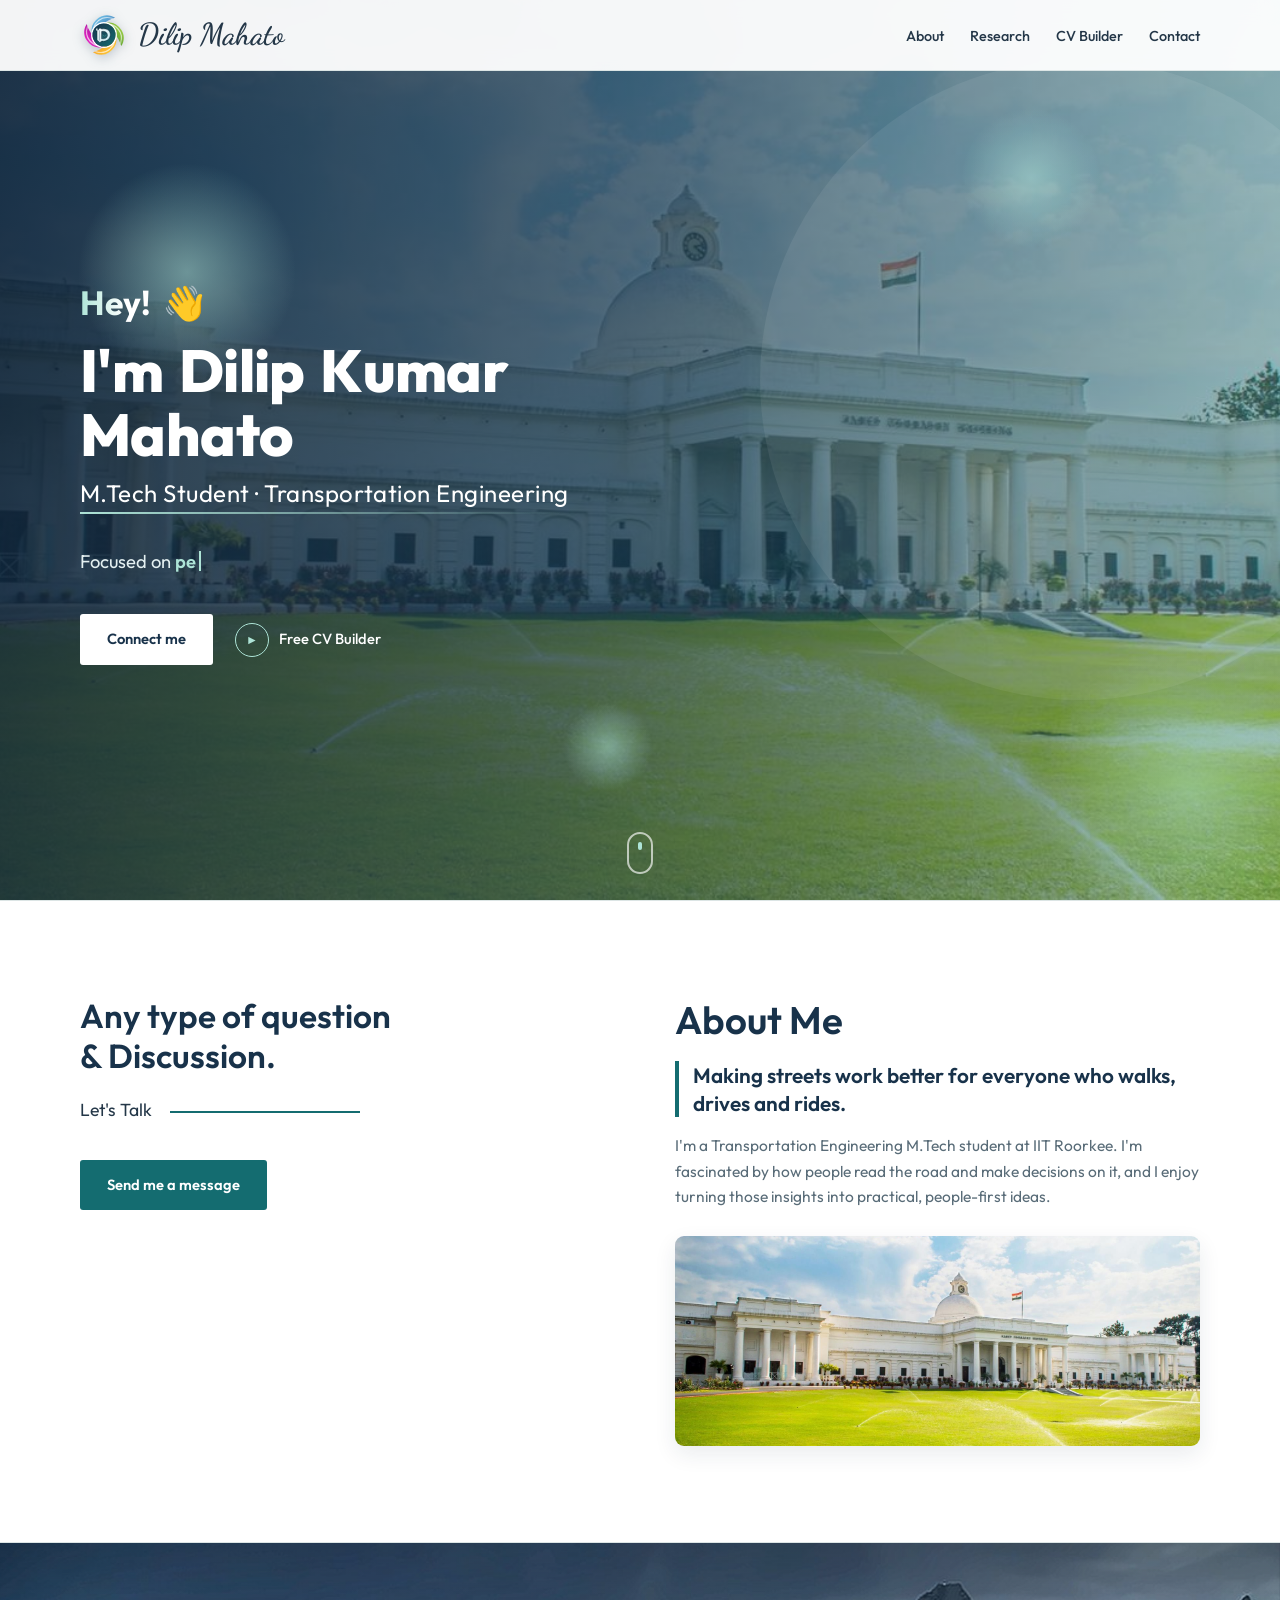
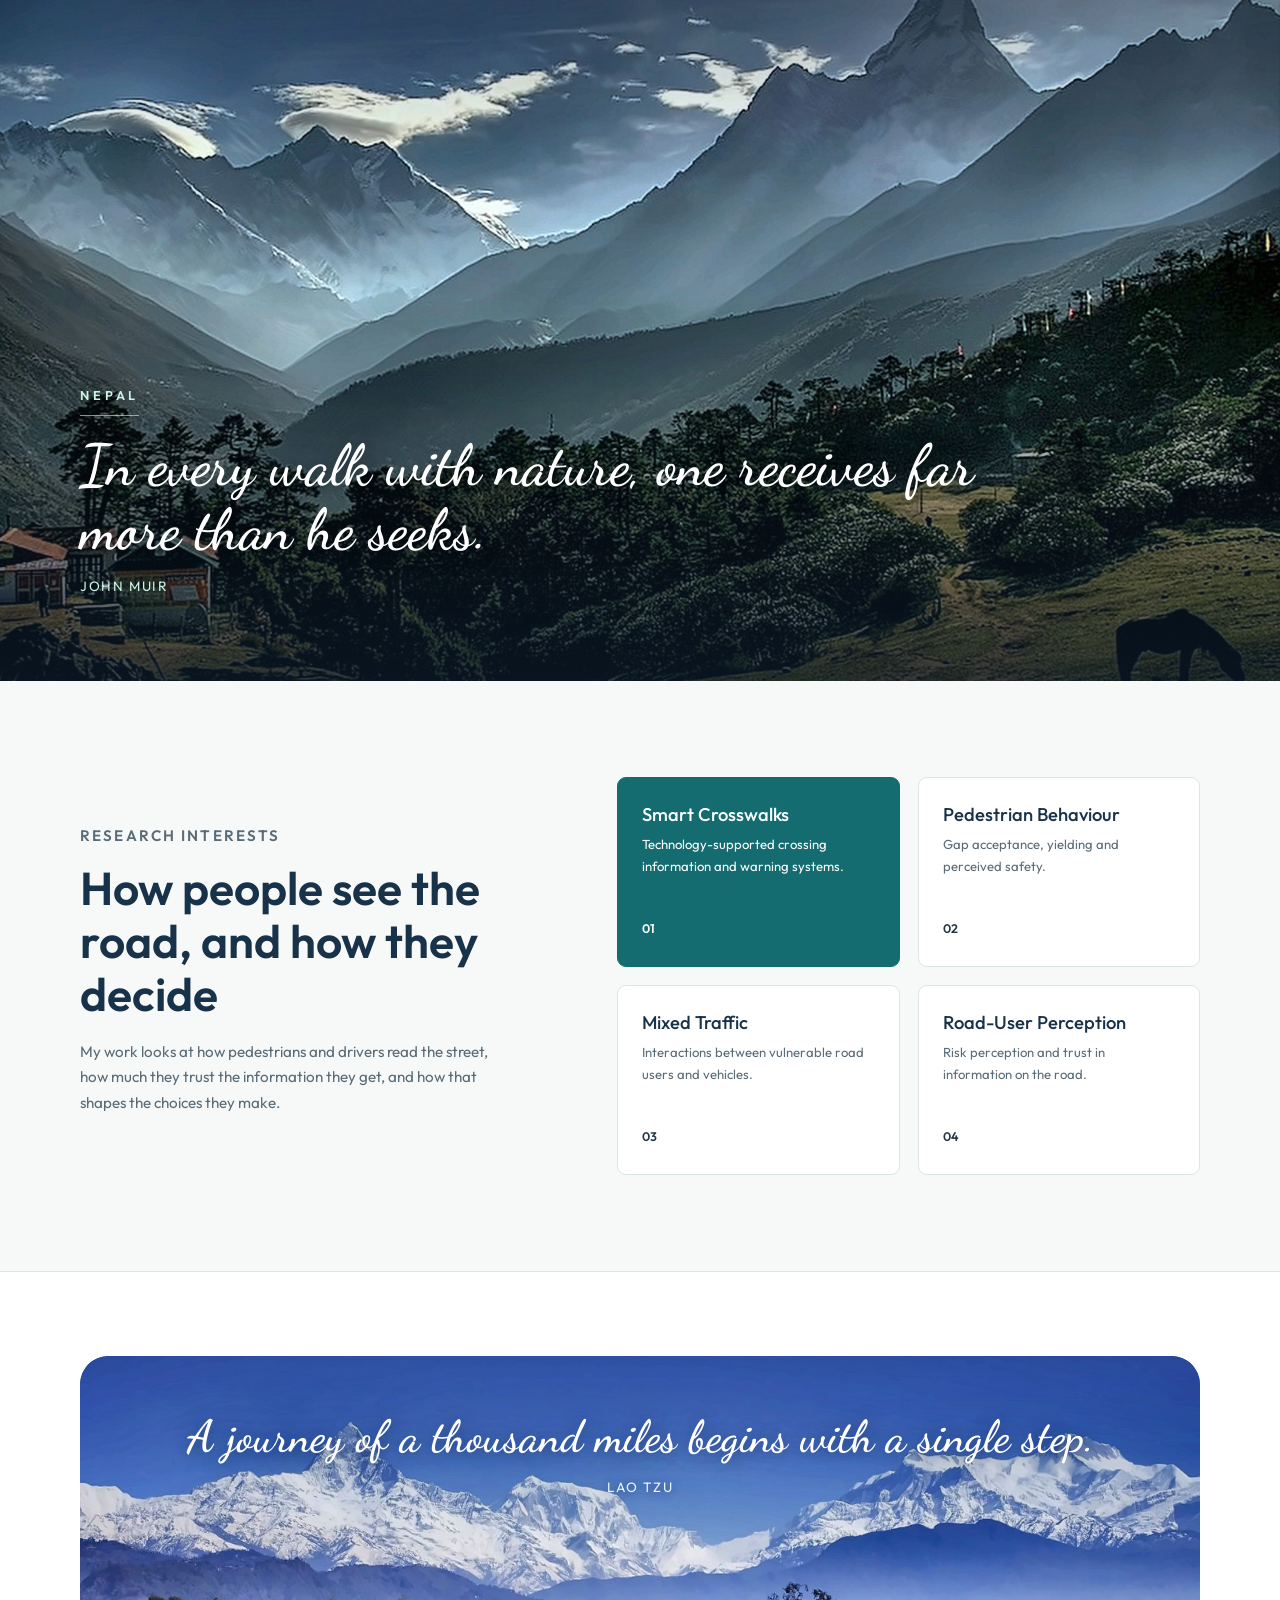
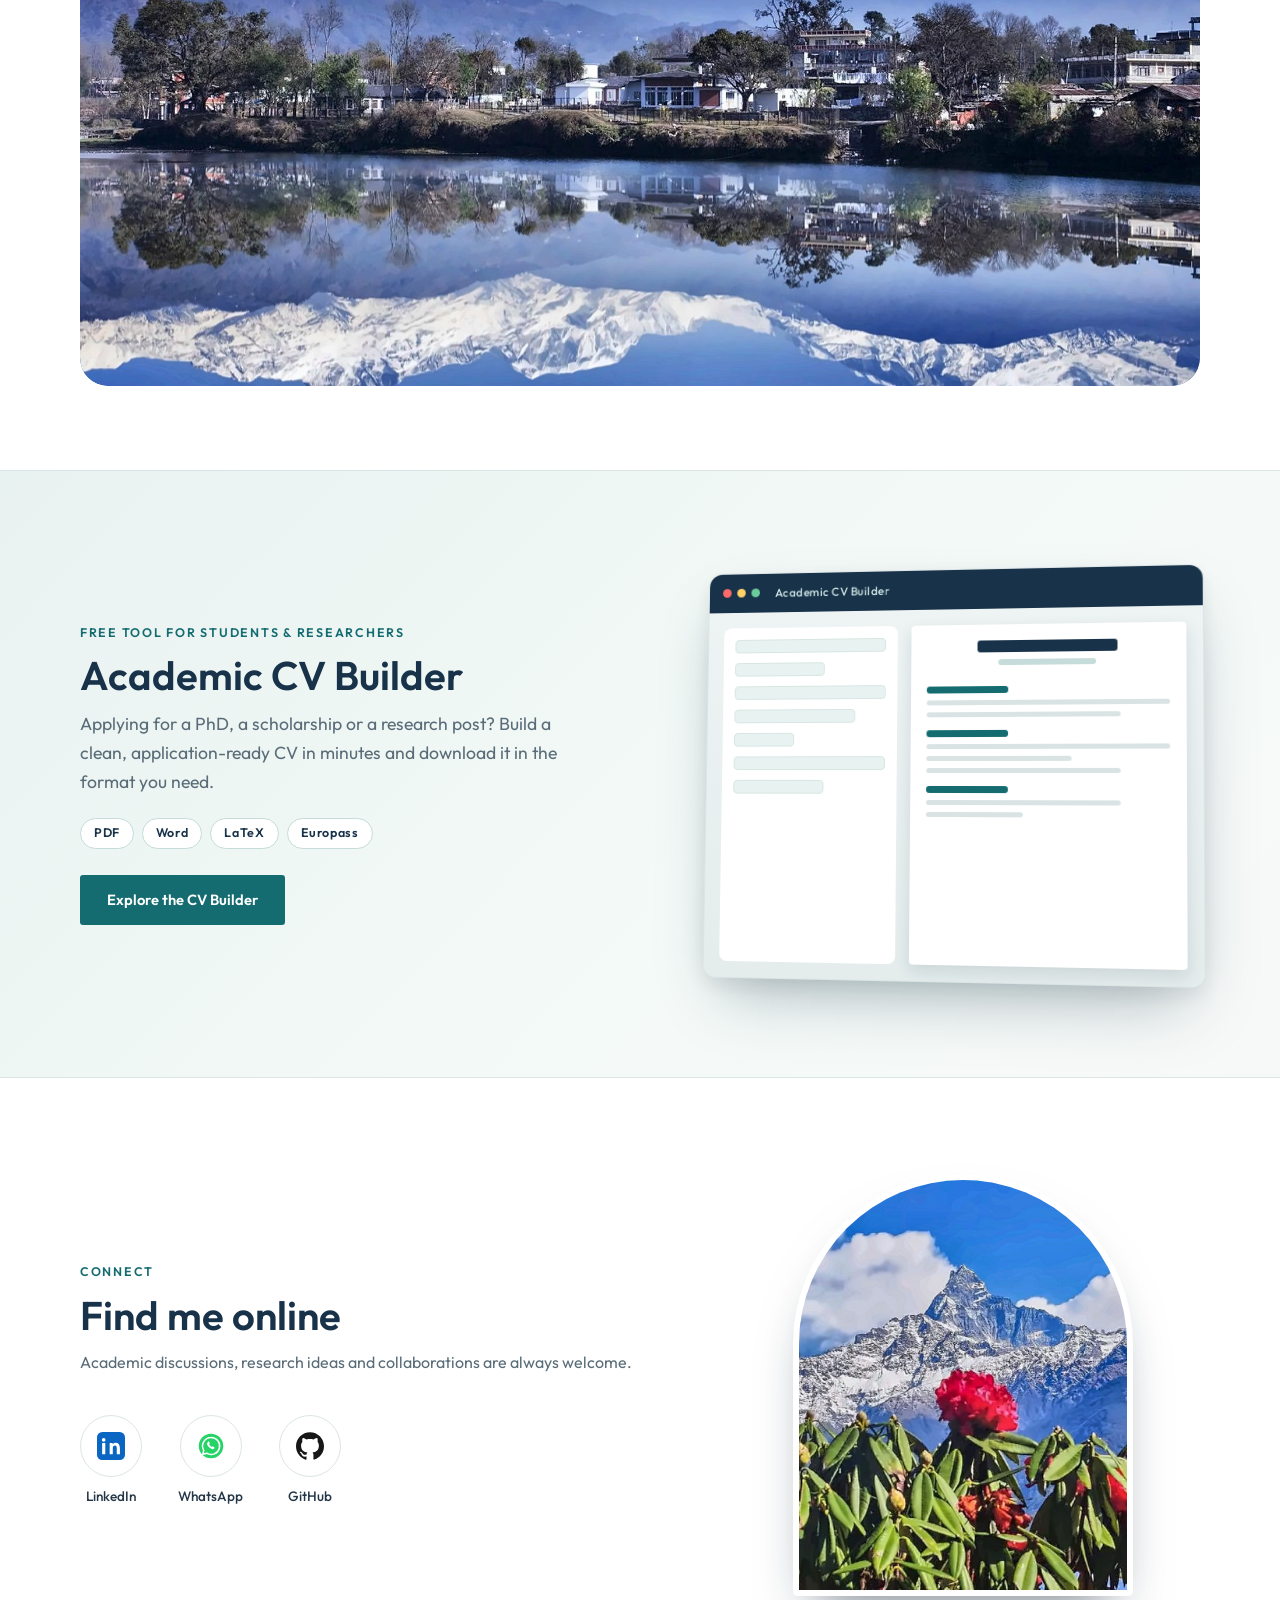
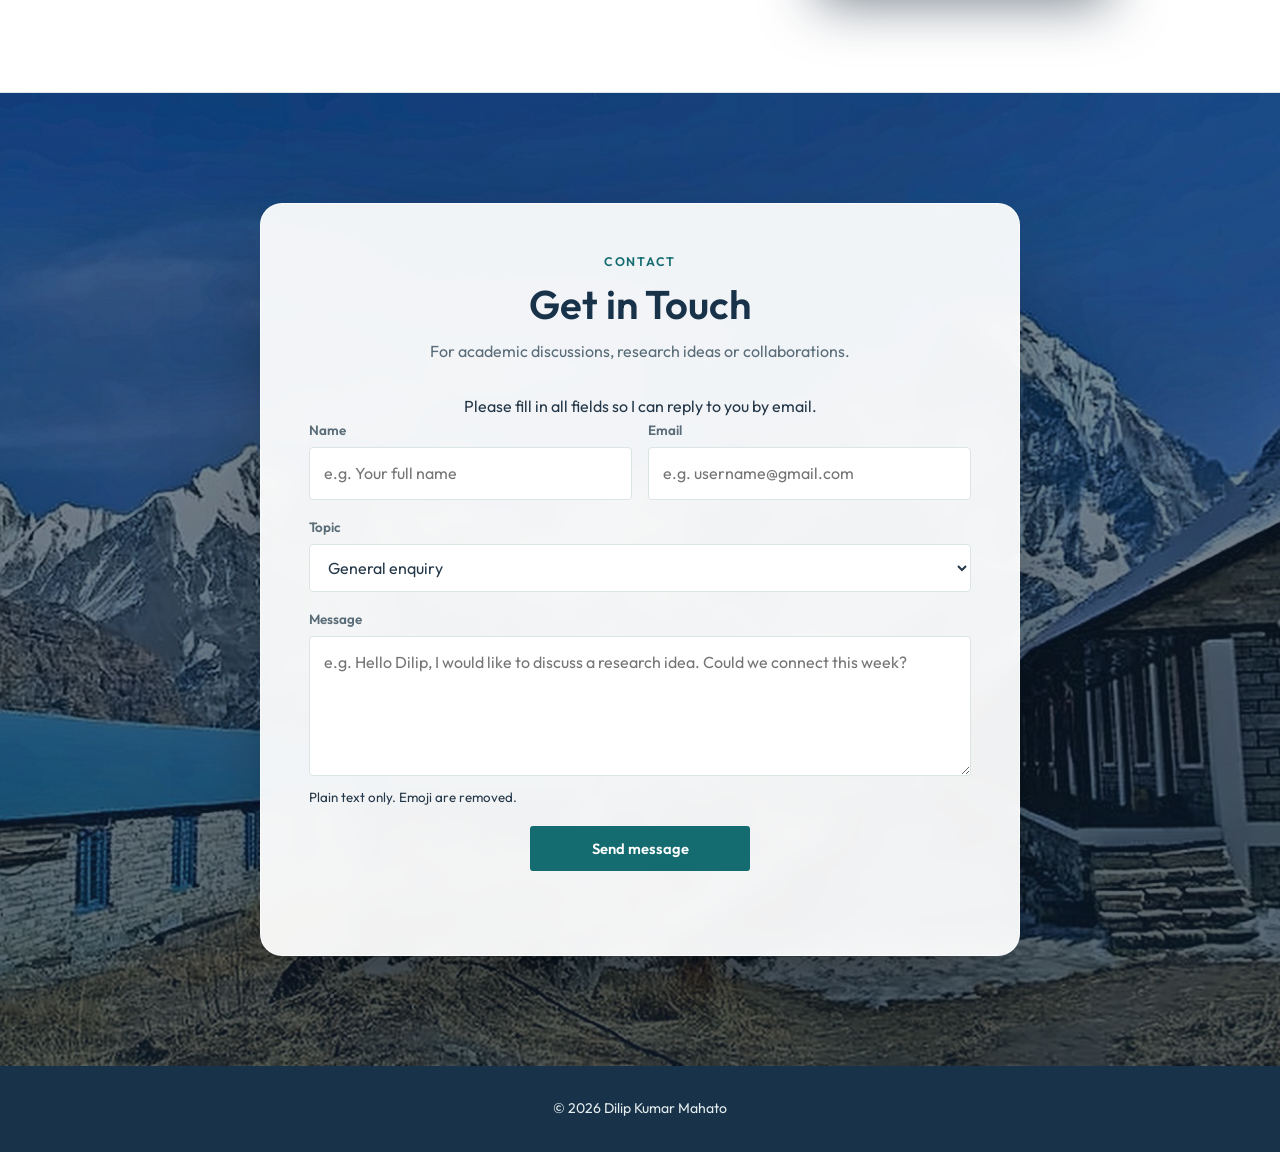
==== index.html @ bfef54a1 "Add files via upload" ====
<!DOCTYPE html>
<html lang="en">
<head>
<meta charset="UTF-8">
<meta name="viewport" content="width=device-width, initial-scale=1.0">
<meta http-equiv="Content-Security-Policy" content="upgrade-insecure-requests">
<title>Dilip Kumar Mahato</title>
<!-- Favicon: the SVG adapts to light/dark itself; PNG/ICO pairs cover browsers that need a file per scheme -->
<link rel="icon" href="images/favicon.svg" type="image/svg+xml">
<link rel="icon" href="images/favicon-32.png" sizes="32x32" type="image/png" media="(prefers-color-scheme: light)">
<link rel="icon" href="images/favicon-32-dark.png" sizes="32x32" type="image/png" media="(prefers-color-scheme: dark)">
<link rel="shortcut icon" href="images/favicon.ico" media="(prefers-color-scheme: light)">
<link rel="shortcut icon" href="images/favicon-dark.ico" media="(prefers-color-scheme: dark)">
<link rel="apple-touch-icon" href="images/apple-touch-icon.png">
<link rel="manifest" href="site.webmanifest">
<meta name="theme-color" content="#18324a" media="(prefers-color-scheme: light)">
<meta name="theme-color" content="#0c1722" media="(prefers-color-scheme: dark)">
<link rel="canonical" href="https://mahatodilip.com.np/">
<meta property="og:url" content="https://mahatodilip.com.np/">
<meta property="og:type" content="website">
<meta property="og:title" content="Dilip Kumar Mahato">
<meta property="og:description" content="M.Tech student in Transportation Engineering at IIT Roorkee.">
<meta name="description" content="Academic portfolio of Dilip Kumar Mahato, M.Tech student in Transportation Engineering at IIT Roorkee.">
<link rel="preconnect" href="https://fonts.googleapis.com">
<link rel="preconnect" href="https://fonts.gstatic.com" crossorigin>
<link href="https://fonts.googleapis.com/css2?family=Outfit:wght@300;400;500;600;700&amp;family=Dancing+Script:wght@600&amp;display=swap" rel="stylesheet">
<script>document.documentElement.classList.add('js');</script>

<!--
  Files: index.html, tools.html, cv-builder.html, css/style.css, js/script.js, images/. See README.md.
  Search the files for "EDIT:" to find the parts you should personalise.
-->

<link rel="stylesheet" href="css/style.css">
</head>
<body>
<svg width="0" height="0" style="position:absolute" aria-hidden="true" focusable="false">
  <symbol id="ico-linkedin" viewBox="0 0 24 24">
    <rect width="24" height="24" rx="4.5" fill="#0A66C2"/>
    <path fill="#fff" d="M7.1 9.5H4.4V19h2.7V9.5zM5.75 5.2a1.57 1.57 0 100 3.14 1.57 1.57 0 000-3.14zM19.6 13.6c0-2.6-1.4-4.3-3.6-4.3-1.2 0-2 .6-2.5 1.2h-.05V9.5h-2.6V19h2.7v-5.2c0-1.4.7-2.2 1.8-2.2 1 0 1.6.7 1.6 2.1V19h2.7v-5.4z"/>
  </symbol>
  <symbol id="ico-gmail" viewBox="0 0 48 48">
    <path fill="#4caf50" d="M45 16.2l-5 2.75-5 4.75L35 40h7c1.657 0 3-1.343 3-3V16.2z"/>
    <path fill="#1e88e5" d="M3 16.2l3.614 1.71L13 23.7V40H6c-1.657 0-3-1.343-3-3V16.2z"/>
    <polygon fill="#e53935" points="35,11.2 24,19.45 13,11.2 12,17 13,23.7 24,31.95 35,23.7 36,17"/>
    <path fill="#c62828" d="M3 12.298V16.2l10 7.5V11.2L9.876 8.859C9.132 8.301 8.228 8 7.298 8 4.924 8 3 9.924 3 12.298z"/>
    <path fill="#fbc02d" d="M45 12.298V16.2l-10 7.5V11.2l3.124-2.341C38.868 8.301 39.772 8 40.702 8 43.076 8 45 9.924 45 12.298z"/>
  </symbol>
  <symbol id="ico-whatsapp" viewBox="0 0 48 48">
    <circle cx="24" cy="24" r="21" fill="#25D366"/>
    <path d="M24 9.5a14.5 14.5 0 00-12.4 22l-1.7 6.6 6.8-1.8A14.5 14.5 0 1024 9.5z" fill="none" stroke="#fff" stroke-width="2.6" stroke-linejoin="round"/>
    <path fill="#fff" d="M18.6 17c.5-.9 1.3-1 1.8-.4l1.4 2c.3.5.2 1-.3 1.5l-.8.8c1 2 2.6 3.6 4.7 4.7l.8-.8c.4-.4 1-.5 1.5-.1l2 1.4c.6.4.6 1.1.1 1.8-1 1.4-2.400 1.900-3.900 1.500-3.900-1.200-7.400-4.300-8.800-8.200-.4-1.300.3-2.500 1.500-3.200z"/>
  </symbol>
  <symbol id="ico-phone" viewBox="0 0 24 24">
    <path fill="#1976d2" d="M6.62 10.79a15.05 15.05 0 006.59 6.59l2.2-2.2a1 1 0 011.02-.24 11.36 11.36 0 003.58.57 1 1 0 011 1V20a1 1 0 01-1 1A17 17 0 013 4a1 1 0 011-1h3.5a1 1 0 011 1c0 1.25.2 2.45.57 3.57a1 1 0 01-.25 1.02l-2.2 2.2z"/>
  </symbol>
  <symbol id="ico-github" viewBox="0 0 24 24"><path fill="#181717" d="M12 .297c-6.63 0-12 5.373-12 12 0 5.303 3.438 9.8 8.205 11.385.6.113.82-.258.82-.577 0-.285-.01-1.04-.015-2.04-3.338.724-4.042-1.61-4.042-1.61C4.422 18.07 3.633 17.7 3.633 17.7c-1.087-.744.084-.729.084-.729 1.205.084 1.838 1.236 1.838 1.236 1.07 1.835 2.809 1.305 3.495.998.108-.776.417-1.305.76-1.605-2.665-.3-5.466-1.332-5.466-5.93 0-1.31.465-2.38 1.235-3.22-.135-.303-.54-1.523.105-3.176 0 0 1.005-.322 3.3 1.23.96-.267 1.98-.399 3-.405 1.02.006 2.04.138 3 .405 2.28-1.552 3.285-1.23 3.285-1.23.645 1.653.24 2.873.12 3.176.765.84 1.23 1.91 1.23 3.22 0 4.61-2.805 5.625-5.475 5.92.42.36.81 1.096.81 2.22 0 1.606-.015 2.896-.015 3.286 0 .315.21.69.825.57C20.565 22.092 24 17.592 24 12.297c0-6.627-5.373-12-12-12"/></symbol>
  <symbol id="ico-scholar" viewBox="0 0 24 24"><path fill="#4285F4" d="M12 3L1 9l11 6 9-4.9V17h2V9L12 3zm-6 9.6v3.8c0 1.7 2.7 3.1 6 3.1s6-1.4 6-3.1v-3.8L12 16l-6-3.4z"/></symbol>
  <symbol id="ico-rg" viewBox="0 0 24 24"><rect width="24" height="24" rx="4.5" fill="#00CCBB"/><text x="12" y="16.3" text-anchor="middle" font-size="11" font-weight="700" fill="#fff" font-family="Arial, sans-serif">RG</text></symbol>
  <symbol id="ico-medium" viewBox="0 0 24 24"><g fill="#12100E"><ellipse cx="7" cy="12" rx="5.5" ry="6.5"/><ellipse cx="16.5" cy="12" rx="2.8" ry="6.2"/><ellipse cx="21.5" cy="12" rx="1.2" ry="5.5"/></g></symbol>
</svg>


<!-- ================= NAV ================= -->
<header>
  <nav class="container">
    <a href="#home" class="logo" aria-label="Dilip Mahato — home"><img src="images/logo.svg" alt="" class="logo-mark" width="48" height="48"><span>Dilip Mahato</span></a>
    <ul class="nav-links" id="navLinks">
      <li><a href="#about">About</a></li>
      <li><a href="#research">Research</a></li>
      <li><a href="tools.html">CV Builder</a></li>
      <li id="navBlog" hidden><a href="#blog">Blog</a></li>
      <li><a href="#contact">Contact</a></li>
    </ul>
    <button class="menu-btn" id="menuBtn" aria-label="Menu" aria-controls="navLinks" aria-expanded="false">☰</button>
  </nav>
</header>

<main>
<!-- ================= HERO (IIT Roorkee building) ================= -->
<section class="hero" id="home">
  <div class="hero-bg" aria-hidden="true"></div>
  <span class="orb o1" aria-hidden="true"></span><span class="orb o2" aria-hidden="true"></span>
  <span class="orb o3" aria-hidden="true"></span><span class="orb o4" aria-hidden="true"></span>
  <div class="container">
    <div class="hero-grid">
      <div>
        <p class="hello"><span class="hey">Hey!</span> <span class="wave" aria-hidden="true">👋</span></p>
        <h1 id="heroName" aria-label="I'm Dilip Kumar Mahato">I'm Dilip Kumar Mahato</h1>
        <h2 class="role">M.Tech Student · Transportation Engineering</h2>
        <p class="focus-line">Focused on <span id="typed" class="typed"></span><span class="caret" aria-hidden="true"></span></p>
        <div class="btn-row">
          <a href="#contact" class="btn btn-primary">Connect me</a>
          <a href="tools.html" class="tour"><i>▶</i> Free CV Builder</a>
        </div>
      </div>
    </div>
  </div>
  <a href="#about" class="scroll-cue" aria-label="Scroll to About"><span></span></a>
</section>

<!-- ================= ABOUT ================= -->
<section id="about" class="alt">
  <div class="container reveal">
    <div class="two-col">
      <div class="talk">
        <h2>Any type of question<br>&amp; Discussion.</h2>
        <p class="lets">Let's Talk <span class="rule"></span></p>
        <a href="#contact" class="btn btn-primary">Send me a message</a>
      </div>

      <div class="about">
        <h2>About Me</h2>
        <p class="about-lead">Making streets work better for everyone who walks, drives and rides.</p>
        <p>I'm a Transportation Engineering M.Tech student at IIT Roorkee. I'm fascinated by how people read the road and make decisions on it, and I enjoy turning those insights into practical, people-first ideas.</p>
        <figure class="campus" role="img" aria-label="James Thomason Building, IIT Roorkee"></figure>
      </div>
    </div>
  </div>
</section>

<!-- ================= PHOTO 1: full-width cinematic band (parallax + slow drift) ================= -->
<section class="pano" aria-label="Photograph: a mountain valley in Nepal">
  <div class="pano-media" data-px="70" aria-hidden="true">
    <img src="images/nepal/himalayan-valley.jpg" alt="" width="1788" height="1188" loading="lazy" decoding="async">
  </div>
  <div class="container pano-text">
    <p class="pano-tag reveal">Nepal</p>
    <blockquote class="pano-quote words">
      <p>In every walk with nature, one receives far more than he seeks.</p>
      <cite>John Muir</cite>
    </blockquote>
  </div>
</section>

<!-- ================= RESEARCH ================= -->
<section id="research">
  <div class="container reveal">
    <div class="focus-grid">
      <div class="focus-text">
        <p class="eyebrow">Research interests</p>
        <h2 class="big">How people see the road, and how they decide</h2>
        <p>
          My work looks at how pedestrians and drivers read the street, how much they trust the information
          they get, and how that shapes the choices they make.
        </p>
      </div>
      <div class="cards-2">
        <div class="focus-card hot">
          <div><h3>Smart Crosswalks</h3><p>Technology-supported crossing information and warning systems.</p></div>
          <small>01</small>
        </div>
        <div class="focus-card">
          <div><h3>Pedestrian Behaviour</h3><p>Gap acceptance, yielding and perceived safety.</p></div>
          <small>02</small>
        </div>
        <div class="focus-card">
          <div><h3>Mixed Traffic</h3><p>Interactions between vulnerable road users and vehicles.</p></div>
          <small>03</small>
        </div>
        <div class="focus-card">
          <div><h3>Road-User Perception</h3><p>Risk perception and trust in information on the road.</p></div>
          <small>04</small>
        </div>
      </div>
    </div>
  </div>
</section>

<!-- ================= PHOTO 2: mirror reveal (opens from the centre like still water) ================= -->
<section class="mirror-sec alt" aria-label="Photograph: snow peaks reflected in a calm lake, Nepal">
  <div class="container">
    <figure class="mirror">
      <img src="images/nepal/lake-reflection.jpg" alt="" width="1920" height="1200" loading="lazy" decoding="async">
      <figcaption class="mirror-quote">
        <blockquote>
          <p>A journey of a thousand miles begins with a single step.</p>
          <cite>Lao Tzu</cite>
        </blockquote>
      </figcaption>
    </figure>
  </div>
</section>

<!-- ================= TOOLS (teaser; full page is tools.html) ================= -->
<section id="tools" class="tool">
  <div class="container reveal">
    <div class="tool-grid">
      <div class="tool-copy">
        <p class="eyebrow">Free tool for students &amp; researchers</p>
        <h2 class="section-title">Academic CV Builder</h2>
        <p class="tool-lead">Applying for a PhD, a scholarship or a research post? Build a clean, application-ready CV in minutes and download it in the format you need.</p>
        <div class="formats" aria-label="Export formats"><span>PDF</span><span>Word</span><span>LaTeX</span><span>Europass</span></div>
        <div class="btn-row">
          <a class="btn btn-primary" href="tools.html">Explore the CV Builder</a>
        </div>
      </div>

      <a class="tool-visual" href="tools.html" aria-label="Explore the CV Builder">
        <div class="mock" aria-hidden="true">
          <div class="mock-bar"><i></i><i></i><i></i><b>Academic CV Builder</b></div>
          <div class="mock-body">
            <div class="mock-form"><u></u><u class="w60"></u><u></u><u class="w80"></u><u class="w40"></u><u></u><u class="w60"></u></div>
            <div class="mock-page">
              <div class="mp-name"></div><div class="mp-sub"></div>
              <div class="mp-h"></div><div class="mp-l"></div><div class="mp-l w80"></div>
              <div class="mp-h"></div><div class="mp-l"></div><div class="mp-l w60"></div><div class="mp-l w80"></div>
              <div class="mp-h"></div><div class="mp-l w80"></div><div class="mp-l w40"></div>
            </div>
          </div>
        </div>
      </a>
    </div>
  </div>
</section>

<!-- ================= BLOG (shown only when BLOG_POSTS in js/script.js has entries) ================= -->
<section id="blog" hidden>
  <div class="container reveal">
    <p class="eyebrow">Blog</p>
    <h2 class="section-title">Latest writing</h2>
    <p class="section-sub">Notes on research and transport.</p>
    <div class="grid grid-3" id="blogList"></div>
  </div>
</section>

<!-- ================= CONNECT + PHOTO 3: floating arch with drifting petals ================= -->
<section id="connect" class="alt">
  <div class="container connect-split">
    <div class="connect-copy reveal">
      <p class="eyebrow">Connect</p>
      <h2 class="section-title">Find me online</h2>
      <p class="section-sub">Academic discussions, research ideas and collaborations are always welcome.</p>
      <!-- LinkedIn and the message form are fixed; the other icons are added by js/script.js (LINKS) only when a link is set -->
      <div class="connect-icons" id="connectIcons">
        <a class="connect-icon" href="https://www.linkedin.com/in/mahatodilip07/" target="_blank" rel="noopener" aria-label="LinkedIn"><span class="ic brand"><svg aria-hidden="true"><use href="#ico-linkedin"/></svg></span><em>LinkedIn</em></a>
      </div>
    </div>
    <figure class="bloom rise">
      <span class="petal p1" aria-hidden="true"></span><span class="petal p2" aria-hidden="true"></span><span class="petal p3" aria-hidden="true"></span><span class="petal p4" aria-hidden="true"></span><span class="petal p5" aria-hidden="true"></span>
      <div class="arch tilt"><img src="images/nepal/rhododendron.jpg" alt="Red rhododendron flowers in front of a snow-capped peak" width="1400" height="1050" loading="lazy" decoding="async"></div>
    </figure>
  </div>
</section>

<!-- ================= CONTACT + PHOTO 4: slow-zooming backdrop ================= -->
<section id="contact" class="contact-photo">
  <div class="contact-bg" aria-hidden="true"><img src="images/nepal/mountain-lodge.jpg" alt="" width="1600" height="1000" loading="lazy" decoding="async"></div>
  <div class="container reveal contact-wrap">
    <div class="contact-card">
      <p class="eyebrow">Contact</p>
      <h2 class="section-title">Get in Touch</h2>
      <p class="section-sub">For academic discussions, research ideas or collaborations.</p>
      <p class="form-note">Please fill in all fields so I can reply to you by email.</p>
      <form id="contactForm" novalidate>
        <input type="text" name="_gotcha" class="honeypot" tabindex="-1" autocomplete="off" aria-hidden="true">
        <div class="row-2">
          <div><label for="name">Name</label><input id="name" name="name" type="text" placeholder="e.g. Your full name" autocomplete="name" required></div>
          <div><label for="email">Email</label><input id="email" name="email" type="email" placeholder="e.g. username@gmail.com" autocomplete="email" required></div>
        </div>
        <div>
          <label for="topic">Topic</label>
          <select id="topic" name="topic">
            <option>General enquiry</option>
            <option>Research collaboration</option>
            <option>CV Builder feedback</option>
            <option>Other</option>
          </select>
        </div>
        <div><label for="message">Message</label><textarea id="message" name="message" placeholder="e.g. Hello Dilip, I would like to discuss a research idea. Could we connect this week?" required></textarea><small class="hint">Plain text only. Emoji are removed.</small></div>
        <button type="submit" class="btn btn-primary" id="sendBtn">Send message</button>
        <div id="formStatus" role="status" aria-live="polite"></div>
      </form>
    </div>
  </div>
</section>
</main>

<footer>
  <div class="container">
    <p>© <span id="year"></span> Dilip Kumar Mahato</p>
  </div>
</footer>

<button class="to-top" id="toTop" aria-label="Back to top">↑</button>

<script src="js/script.js" defer></script>
</body>
</html>
---- css/style.css ----
:root {
  --campus: url("../images/iitr-building.jpg");
  /* Colours taken from mahatodilip.com.np */
  --bg: #f7f9f8;
  --card: #ffffff;
  --alt: #ffffff;
  --tint: #e8f2f0;
  --soft: #c5dcda;
  --line: #dce5e5;
  --ink: #243748;
  --muted: #596c78;
  --accent: #146c70;
  --accent-dark: #0f5558;
  --navy: #18324a;
  --radius: 9px;
  --shadow: 0 8px 22px rgba(19, 49, 65, .09);
}
* { box-sizing: border-box; margin: 0; padding: 0; }
html { scroll-behavior: smooth; scroll-padding-top: 84px; }
body {
  font-family: 'Outfit', 'Segoe UI', system-ui, -apple-system, Roboto, Arial, sans-serif;
  background: var(--bg);
  color: var(--ink);
  line-height: 1.65;
}
a { color: var(--accent); text-decoration: none; }
a:hover { text-decoration: underline; }
.container { width: min(1120px, 92%); margin-inline: auto; }
section { padding: 96px 0; }
.alt { background: var(--alt); border-top: 1px solid var(--line); border-bottom: 1px solid var(--line); }
h1, h2, h3, h4 { line-height: 1.2; }
.section-title { font-size: clamp(1.8rem, 3.2vw, 2.5rem); font-weight: 600; margin-bottom: 10px; }
.section-sub { color: var(--muted); margin-bottom: 40px; max-width: 620px; }
.eyebrow { color: var(--accent); font-weight: 600; letter-spacing: .14em; text-transform: uppercase; font-size: .78rem; margin-bottom: 8px; }
.rule { display: inline-block; width: 190px; height: 2px; background: var(--accent); vertical-align: middle; margin-left: 14px; }

/* NAV */
header {
  position: fixed; top: 0; left: 0; right: 0; z-index: 50;
  background: rgba(255, 255, 255, .95); backdrop-filter: blur(10px);
  border-bottom: 1px solid var(--line);
}
nav { display: flex; align-items: center; justify-content: space-between; height: 70px; }
.logo { font-family: 'Dancing Script', cursive; font-size: 1.9rem; color: var(--ink); font-weight: 600; }
.logo:hover { text-decoration: none; }
.nav-links { display: flex; gap: 26px; align-items: center; list-style: none; }
.nav-links a { color: var(--ink); font-size: .9rem; font-weight: 500; }
.nav-links a:hover, .nav-links a.active { color: var(--accent); text-decoration: none; }
.nav-links a.nav-cta { background: var(--accent); color: #fff; padding: 9px 20px; border-radius: 3px; }
.nav-links a.nav-cta:hover { background: var(--accent-dark); }
.menu-btn { display: none; background: var(--card); border: 1px solid var(--line); width: 40px; height: 40px; border-radius: 6px; font-size: 1.1rem; cursor: pointer; color: var(--ink); }
@media (max-width: 900px) {
  .menu-btn { display: inline-block; }
  .nav-links { position: absolute; top: 70px; left: 0; right: 0; flex-direction: column; background: var(--bg); padding: 20px 0; gap: 16px; border-bottom: 1px solid var(--line); display: none; }
  .nav-links.open { display: flex; }
}

/* BUTTONS */
.btn { display: inline-block; padding: 12px 26px; border-radius: 3px; font-weight: 600; font-size: .92rem; cursor: pointer; border: 1px solid transparent; font-family: inherit; transition: transform .2s, background .2s; }
.btn:hover { transform: translateY(-2px); text-decoration: none; }
.btn-primary { background: var(--accent); color: #fff; }
.btn-primary:hover { background: var(--accent-dark); }
.btn-outline { border-color: var(--ink); color: var(--ink); background: transparent; }
.btn-row { display: flex; gap: 22px; flex-wrap: wrap; align-items: center; }
.tour { display: inline-flex; align-items: center; gap: 10px; color: var(--ink); font-weight: 500; font-size: .92rem; }
.tour:hover { text-decoration: none; color: var(--accent); }
.tour i { width: 34px; height: 34px; border: 1px solid var(--accent); border-radius: 50%; display: inline-flex; align-items: center; justify-content: center; font-style: normal; color: var(--accent); font-size: .6rem; }

/* HERO */
.hero { padding: 130px 0 90px; min-height: 100vh; display: flex; align-items: center; background: linear-gradient(130deg, #18324a 0%, #205c64 100%); color: #fff; position: relative; overflow: hidden; }
.hero::after { content: ""; position: absolute; right: -120px; top: 60px; width: 640px; height: 640px; border-radius: 50%; background: rgba(255, 255, 255, .07); z-index: 0; }
.hero-grid { display: grid; grid-template-columns: 1.1fr .9fr; gap: 40px; align-items: center; position: relative; z-index: 1; }
.hello { font-size: 1.1rem; margin-bottom: 14px; }
.hero h1 { font-size: clamp(2.3rem, 5vw, 3.7rem); font-weight: 700; margin-bottom: 12px; }
.hero h2 { font-size: clamp(1.1rem, 2vw, 1.5rem); font-weight: 400; margin-bottom: 16px; }
@media (max-width: 900px) {
  .hero::after { width: 420px; height: 420px; right: -140px; top: 120px; }
  .hero-grid { grid-template-columns: 1fr; text-align: center; }
  .btn-row { justify-content: center; }
}

/* TALK + ABOUT */
.two-col { display: grid; grid-template-columns: 1fr 1fr; gap: 70px; }
@media (max-width: 900px) { .two-col { grid-template-columns: 1fr; gap: 48px; } }
.talk h2 { font-size: clamp(1.6rem, 2.6vw, 2.1rem); font-weight: 600; margin-bottom: 18px; }
.talk .lets { font-size: 1.1rem; margin-bottom: 36px; }
.talk p { font-size: 1.05rem; margin-bottom: 8px; }
.about h2 { font-size: clamp(1.8rem, 3vw, 2.4rem); font-weight: 600; margin-bottom: 18px; }
.about p { color: var(--muted); margin-bottom: 12px; font-size: .97rem; }
.chips { display: flex; flex-wrap: wrap; gap: 8px; margin-top: 14px; }
.chip { background: var(--bg); border: 1px solid var(--line); color: var(--ink); border-radius: 999px; padding: 4px 13px; font-size: .78rem; font-weight: 500; }
.alt .chip { background: var(--card); }

/* FOCUS CARDS */
.focus-grid { display: grid; grid-template-columns: .9fr 1.1fr; gap: 60px; align-items: center; }
@media (max-width: 900px) { .focus-grid { grid-template-columns: 1fr; } }
.focus-text .big { font-size: clamp(2rem, 3.6vw, 2.9rem); font-weight: 600; line-height: 1.15; margin-bottom: 18px; }
.focus-text p { color: var(--muted); margin-bottom: 14px; max-width: 420px; font-size: .95rem; }
.cards-2 { display: grid; grid-template-columns: 1fr 1fr; gap: 18px; }
@media (max-width: 560px) { .cards-2 { grid-template-columns: 1fr; } }
.focus-card { background: var(--card); border: 1px solid var(--line); padding: 26px 24px; border-radius: var(--radius); min-height: 190px; display: flex; flex-direction: column; justify-content: space-between; transition: transform .25s; }
.focus-card:hover { transform: translateY(-5px); }
.focus-card h3 { font-size: 1.15rem; font-weight: 500; margin-bottom: 8px; }
.focus-card p { font-size: .82rem; color: var(--muted); }
.focus-card small { font-weight: 600; font-size: .78rem; }
.focus-card.hot { background: var(--accent); border-color: var(--accent); color: #fff; }
.focus-card.hot p { color: #fff; }

/* GENERIC CARDS */
.grid { display: grid; gap: 22px; }
.grid-3 { grid-template-columns: repeat(auto-fit, minmax(290px, 1fr)); }
.grid-2 { grid-template-columns: repeat(auto-fit, minmax(340px, 1fr)); }
.card { background: var(--card); border: 1px solid var(--line); border-radius: var(--radius); padding: 28px; transition: transform .25s, box-shadow .25s; }
.card:hover { transform: translateY(-4px); box-shadow: var(--shadow); }
.card h3 { font-size: 1.15rem; font-weight: 600; margin-bottom: 8px; }
.card p { color: var(--muted); font-size: .94rem; }
.meta { color: var(--accent); font-size: .76rem; font-weight: 600; letter-spacing: .08em; text-transform: uppercase; display: block; margin-bottom: 8px; }
.read-more { display: inline-block; margin-top: 14px; font-weight: 600; font-size: .9rem; }


/* BLOG */
.date { color: var(--muted); font-size: .8rem; }

/* CONNECT */
.icon-links { display: flex; gap: 14px; flex-wrap: wrap; margin-top: 8px; }
.icon-link, .connect-icon .ic { width: 54px; height: 54px; border-radius: 50%; background: var(--tint); border: 1px solid #d1e4e0; color: var(--accent); display: inline-flex; align-items: center; justify-content: center; transition: background .2s, color .2s, transform .2s; }
.icon-link:hover, .connect-icon:hover .ic { background: var(--accent); color: #fff; transform: translateY(-3px); text-decoration: none; }
.icon-link svg, .connect-icon svg { width: 24px; height: 24px; fill: currentColor; }
.icon-link svg.line, .connect-icon svg.line { fill: none; stroke: currentColor; stroke-width: 1.8; }
.connect-icons { display: flex; flex-wrap: wrap; gap: 28px 36px; }
.connect-icon { display: flex; flex-direction: column; align-items: center; gap: 8px; color: var(--ink); font-size: .85rem; font-weight: 500; }
.connect-icon:hover { text-decoration: none; color: var(--accent); }
.connect-icon em { font-style: normal; }
.connect-icon .ic { width: 62px; height: 62px; }

/* CONTACT */
.contact-grid { align-items: start; display: grid; grid-template-columns: .8fr 1.2fr; gap: 40px; }
@media (max-width: 900px) { .contact-grid { grid-template-columns: 1fr; } }
form { display: grid; gap: 16px; }
.row-2 { display: grid; grid-template-columns: 1fr 1fr; gap: 16px; }
@media (max-width: 560px) { .row-2 { grid-template-columns: 1fr; } }
label { font-size: .84rem; color: var(--muted); font-weight: 600; display: block; margin-bottom: 6px; }
input, textarea, select { width: 100%; background: var(--card); color: var(--ink); border: 1px solid var(--line); border-radius: 4px; padding: 12px 14px; font: inherit; outline: none; transition: border-color .2s; }
input:focus, textarea:focus, select:focus { border-color: var(--accent); }
textarea { min-height: 140px; resize: vertical; }
#formStatus { font-size: .92rem; min-height: 1.4em; }
.ok { color: #2f7d4f; } .err { color: #b3261e; }
.honeypot { position: absolute; left: -9999px; }

footer { background: var(--navy); color: #e5eeee; padding: 28px 0; text-align: center; font-size: .88rem; }
footer a { color: #f3b79c; }
.to-top { position: fixed; right: 22px; bottom: 22px; display: none; z-index: 40; width: 42px; height: 42px; border-radius: 50%; border: none; background: var(--accent); color: #fff; font-size: 1.1rem; cursor: pointer; box-shadow: var(--shadow); }

.js .reveal { opacity: 0; transform: translateY(24px); transition: opacity .7s, transform .7s; }
.js .reveal.show { opacity: 1; transform: none; }
@media (prefers-reduced-motion: reduce) { .js .reveal { opacity: 1; transform: none; transition: none; } html { scroll-behavior: auto; } }
/* Site colours: navy headings, hero on the navy-to-teal gradient */
h1, h2, h3, h4 { color: var(--navy); }
.hero h1, .hero h2, .hello { color: #fff; }
.hero .btn-primary { background: #fff; color: var(--navy); }
.hero .btn-primary:hover { background: #e4f0f1; }
.hero .tour { color: #fff; }
.hero .tour i { border-color: #aee4d7; color: #aee4d7; }
.focus-card.hot h3 { color: #fff; }
.chip, .alt .chip { background: var(--tint); border-color: #d1e4e0; color: #24585b; }
footer a { color: #aee4d7; }
:focus-visible { outline: 3px solid #6abdb6; outline-offset: 4px; }
footer p { margin: 3px 0; }

/* ===== Animated hero over the IIT Roorkee building ===== */
.hero-bg { position: absolute; inset: 0; z-index: 0; background: var(--campus) 55% 40% / cover no-repeat, linear-gradient(130deg, #18324a, #205c64); animation: kenburns 26s ease-in-out infinite alternate; }
.hero-bg::after { content: ""; position: absolute; inset: 0; background: linear-gradient(100deg, rgba(14,36,58,.92) 0%, rgba(24,60,84,.74) 48%, rgba(20,108,112,.42) 100%); }
@keyframes kenburns { from { transform: scale(1.03); } to { transform: scale(1.14) translate(-1.5%, -1%); } }
.orb { position: absolute; z-index: 0; border-radius: 50%; background: radial-gradient(circle, rgba(174,228,215,.5), rgba(174,228,215,0) 70%); animation: drift 14s ease-in-out infinite alternate; pointer-events: none; }
.o1 { width: 220px; height: 220px; left: 6%; top: 18%; }
.o2 { width: 140px; height: 140px; right: 14%; top: 12%; animation-delay: -4s; }
.o3 { width: 300px; height: 300px; right: -60px; bottom: -40px; animation-duration: 18s; }
.o4 { width: 90px; height: 90px; left: 44%; bottom: 12%; animation-delay: -8s; }
@keyframes drift { to { transform: translate(30px, -40px) scale(1.15); } }

.hello { display: flex; align-items: center; gap: 12px; font-size: clamp(1.6rem, 3vw, 2.1rem); font-weight: 700; margin-bottom: 8px; }
.hey { display: inline-block; background: linear-gradient(90deg, #aee4d7, #fff 65%); -webkit-background-clip: text; background-clip: text; color: transparent; animation: heyIn .9s cubic-bezier(.2,.9,.3,1.25) .1s both; }
.wave { display: inline-block; transform-origin: 70% 75%; animation: heyIn .9s cubic-bezier(.2,.9,.3,1.25) .35s both, wave 2.4s ease-in-out 1.5s infinite; }
@keyframes heyIn { from { opacity: 0; transform: translateY(26px) scale(.7); } to { opacity: 1; transform: none; } }
@keyframes wave { 0%, 60%, 100% { transform: rotate(0); } 10% { transform: rotate(16deg); } 20% { transform: rotate(-8deg); } 30% { transform: rotate(16deg); } 40% { transform: rotate(-4deg); } 50% { transform: rotate(10deg); } }

.hero h1 { font-weight: 800; letter-spacing: -.01em; line-height: 1.08; perspective: 700px; }
.hero h1 .word { display: inline-block; white-space: nowrap; margin-right: .26em; }
.hero h1 .ch { display: inline-block; opacity: 0; transform: translateY(.9em) rotateX(-80deg) scale(.8); transform-origin: 50% 100%; animation: chIn .8s cubic-bezier(.2,.85,.2,1) forwards, ripple 4.5s ease-in-out infinite; animation-delay: calc(.5s + var(--i) * 45ms), calc(2.7s + var(--i) * 80ms); }
@keyframes chIn { to { opacity: 1; transform: none; } }
@keyframes ripple { 0%, 18%, 100% { color: #fff; text-shadow: none; } 9% { color: #aee4d7; text-shadow: 0 0 22px rgba(174,228,215,.75); } }

.role { position: relative; display: inline-block; opacity: 0; letter-spacing: .35em; animation: roleIn 1.1s ease 1.7s forwards; }
.role::after { content: ""; position: absolute; left: 0; bottom: -7px; height: 2px; width: 0; background: linear-gradient(90deg, #aee4d7, transparent); animation: lineGrow 1.1s ease 2.5s forwards; }
@keyframes roleIn { to { opacity: 1; letter-spacing: .02em; } }
@keyframes lineGrow { to { width: 100%; } }
.focus-line { margin-top: 24px; font-size: 1.15rem; color: #e4f0f1; opacity: 0; min-height: 1.8em; animation: fadeUp .8s ease 2.4s forwards; }
.typed { color: #aee4d7; font-weight: 600; }
.caret { display: inline-block; width: 2px; height: 1.1em; background: #aee4d7; margin-left: 3px; vertical-align: -.15em; animation: blink 1s steps(1) infinite; }
@keyframes blink { 50% { opacity: 0; } }
.hero .btn-row { margin-top: 34px; opacity: 0; animation: fadeUp .8s ease 2.8s forwards; }
@keyframes fadeUp { from { opacity: 0; transform: translateY(18px); } to { opacity: 1; transform: none; } }


@media (prefers-reduced-motion: reduce) {
  .hero *, .hero-bg { animation: none !important; }
  .hero h1 .ch, .role, .focus-line, .hero .btn-row, .hey, .wave { opacity: 1 !important; transform: none !important; letter-spacing: normal; }
  .role::after { width: 100%; }
}

/* ===== Brand icons ===== */
.icon-link.brand, .connect-icon .ic.brand { background: #fff; border: 1px solid var(--line); }
.icon-link.brand svg, .connect-icon .ic.brand svg { width: 28px; height: 28px; }
.icon-link.brand:hover, .connect-icon:hover .ic.brand { background: #fff; box-shadow: var(--shadow); }



/* ===== Logo mark in nav ===== */
.logo { display: inline-flex; align-items: center; gap: 10px; }
.logo-mark { width: 48px; height: 48px; display: block; transition: transform .6s ease; filter: drop-shadow(0 3px 6px rgba(24,50,74,.25)); }
.logo:hover .logo-mark { transform: scale(1.08); }

/* ===== Hidden sections / items ===== */
[hidden] { display: none !important; }

/* ===== Hero scroll cue ===== */
.scroll-cue { position: absolute; z-index: 2; left: 50%; bottom: 26px; width: 26px; height: 42px; margin-left: -13px; border: 2px solid rgba(255,255,255,.65); border-radius: 14px; opacity: 0; animation: fadeUp .8s ease 3.2s forwards; }
.scroll-cue span { position: absolute; left: 50%; top: 8px; width: 4px; height: 8px; margin-left: -2px; border-radius: 2px; background: #aee4d7; animation: cue 1.8s ease-in-out infinite; }
@keyframes cue { 0% { transform: translateY(0); opacity: 1; } 70% { transform: translateY(14px); opacity: 0; } 100% { opacity: 0; } }

/* ===== Buttons: plain text link ===== */
.text-link { font-weight: 600; font-size: .95rem; color: var(--accent); }
.text-link:hover { color: var(--accent-dark); }

/* ===== About ===== */
.about p.about-lead { font-size: 1.3rem; font-weight: 600; line-height: 1.35; color: var(--navy); border-left: 4px solid var(--accent); padding-left: 14px; margin-bottom: 16px; }
.campus { position: relative; margin-top: 26px; min-height: 210px; border-radius: var(--radius); overflow: hidden; background: var(--campus) 55% 40% / cover no-repeat; box-shadow: var(--shadow); }

/* ===== Quotes (shared) ===== */
blockquote { margin: 0; }
blockquote cite { display: block; font-style: normal; font-size: .85rem; letter-spacing: .12em; text-transform: uppercase; margin-top: 12px; }

/* ===== Photo 1: full-width cinematic band ===== */
.pano { position: relative; min-height: clamp(440px, 82vh, 780px); padding: 0; display: flex; align-items: flex-end; overflow: hidden; background: #13283b; color: #fff; }
.pano-media { position: absolute; left: 0; right: 0; top: -12%; bottom: -12%; transform: translate3d(0, var(--py, 0px), 0); will-change: transform; }
.pano-media img { width: 100%; height: 100%; object-fit: cover; object-position: 50% 30%; display: block; transform-origin: 62% 40%; animation: drift 30s ease-in-out infinite alternate; }
.pano::after { content: ""; position: absolute; inset: 0; pointer-events: none;
  background: linear-gradient(180deg, rgba(10,24,38,.35) 0%, rgba(10,24,38,0) 30%, rgba(10,24,38,0) 48%, rgba(10,24,38,.82) 100%); }
.pano-text { position: relative; z-index: 2; padding-bottom: clamp(40px, 7vw, 84px); }
.pano-tag { display: inline-block; font-size: .8rem; font-weight: 600; letter-spacing: .3em; text-transform: uppercase; color: #cdf3e8; padding-bottom: 8px; border-bottom: 1px solid rgba(205,243,232,.6); margin-bottom: 18px; }
.pano-quote p { font-family: "Dancing Script", cursive; font-weight: 600; font-size: clamp(2rem, 4.6vw, 3.6rem); line-height: 1.12; max-width: 17em; text-shadow: 0 2px 22px rgba(0,0,0,.5); }
.pano-quote cite { color: #cdf3e8; }
@keyframes drift { from { transform: scale(1.04) translate3d(-1.2%, 0, 0); } to { transform: scale(1.15) translate3d(1.4%, -1.2%, 0); } }

/* word-by-word reveal (words are wrapped by js/script.js) */
.js .words .w { display: inline-block; opacity: 0; transform: translateY(.45em); filter: blur(6px); transition: opacity .8s ease, transform .8s cubic-bezier(.2,.8,.2,1), filter .8s ease; transition-delay: calc(var(--d) * 70ms); }
.js .words.show .w { opacity: 1; transform: none; filter: none; }
.js .words cite { opacity: 0; transition: opacity 1s ease 1.2s; }
.js .words.show cite { opacity: 1; }

/* ===== Photo 2: mirror reveal ===== */
.mirror-sec { padding: 84px 0; }
.mirror { position: relative; margin: 0; border-radius: 28px; overflow: hidden; aspect-ratio: 16 / 9; max-height: 640px; width: 100%; background: #2a5b9c; box-shadow: 0 40px 80px -40px rgba(15,34,51,.6); }
.mirror img { position: absolute; inset: 0; width: 100%; height: 100%; object-fit: cover; object-position: 50% 50%; display: block; }
.mirror::after { content: ""; position: absolute; inset: 0; pointer-events: none; background: linear-gradient(180deg, rgba(14,40,80,.38), rgba(14,40,80,0) 34%); }
.mirror-quote { position: absolute; z-index: 2; left: 0; right: 0; top: clamp(18px, 5vw, 56px); text-align: center; color: #fff; padding: 0 20px; }
.mirror-quote p { font-family: "Dancing Script", cursive; font-weight: 600; font-size: clamp(1.6rem, 3.6vw, 2.8rem); line-height: 1.15; text-shadow: 0 2px 16px rgba(10,30,70,.55); }
.mirror-quote cite { color: #eaf4ff; text-shadow: 0 1px 8px rgba(10,30,70,.6); }
.js .mirror { clip-path: inset(0 50% 0 50% round 28px); transition: clip-path 1.6s cubic-bezier(.65,0,.25,1); }
.js .mirror img { transform: scale(1.18); transition: transform 2.6s cubic-bezier(.2,.8,.2,1); }
.js .mirror .mirror-quote { opacity: 0; transform: translateY(14px); transition: opacity 1s ease 1.2s, transform 1s ease 1.2s; }
.js .mirror.show { clip-path: inset(0 0 0 0 round 28px); }
.js .mirror.show img { transform: scale(1); }
.js .mirror.show .mirror-quote { opacity: 1; transform: none; }

/* ===== CV Builder teaser / tools ===== */
.tool { background: linear-gradient(135deg, var(--tint), #f4faf8 60%, var(--bg)); }
.tool-grid { display: grid; grid-template-columns: 1.05fr .95fr; gap: 64px; align-items: center; }
@media (max-width: 900px) { .tool-grid { grid-template-columns: 1fr; gap: 44px; } }
.tool-lead { font-size: 1.1rem; color: var(--muted); max-width: 520px; margin-bottom: 22px; }
.formats { display: flex; flex-wrap: wrap; gap: 8px; margin-bottom: 26px; }
.formats span { border: 1px solid var(--soft); background: #fff; color: var(--navy); font-size: .78rem; font-weight: 600; letter-spacing: .05em; padding: 4px 13px; border-radius: 999px; }
.tool-visual { display: block; perspective: 1200px; }
.tool-visual:hover { text-decoration: none; }
.mock { background: #fff; border: 1px solid var(--line); border-radius: 14px; box-shadow: 0 30px 60px -20px rgba(19,49,65,.35), 0 8px 20px rgba(19,49,65,.08); transform: rotateY(-7deg) rotateX(3deg); transition: transform .5s ease; overflow: hidden; }
.tool-visual:hover .mock { transform: rotateY(0) rotateX(0) translateY(-4px); }
.mock-bar { display: flex; align-items: center; gap: 6px; padding: 10px 14px; background: var(--navy); }
.mock-bar i { width: 9px; height: 9px; border-radius: 50%; }
.mock-bar i:nth-child(1) { background: #ff6b6b; } .mock-bar i:nth-child(2) { background: #ffd166; } .mock-bar i:nth-child(3) { background: #6bcb9b; }
.mock-bar b { margin-left: 10px; color: #cfe6e4; font-size: .74rem; font-weight: 500; letter-spacing: .04em; }
.mock-body { display: grid; grid-template-columns: .8fr 1.2fr; gap: 14px; padding: 16px; background: linear-gradient(180deg, #eef3f3, #e4ecec); }
.mock-form { display: grid; align-content: start; gap: 10px; padding: 12px; background: #fff; border-radius: 8px; }
.mock-form u { display: block; height: 14px; border-radius: 4px; background: var(--tint); border: 1px solid #d7e6e3; text-decoration: none; }
.mock-page { background: #fff; border-radius: 4px; padding: 16px 16px 20px; box-shadow: 0 6px 16px rgba(19,49,65,.12); aspect-ratio: 1 / 1.25; display: flex; flex-direction: column; gap: 7px; }
.mp-name { height: 12px; width: 58%; background: var(--navy); border-radius: 3px; margin: 0 auto; }
.mp-sub { height: 6px; width: 40%; background: var(--soft); border-radius: 3px; margin: 0 auto 8px; }
.mp-h { height: 7px; width: 34%; background: var(--accent); border-radius: 3px; margin-top: 6px; }
.mp-l { height: 5px; width: 100%; background: #d9e3e3; border-radius: 3px; }
.mock-page .w80 { width: 80%; } .mock-page .w60 { width: 60%; } .mock-page .w40 { width: 40%; }
.mock-form .w80 { margin-right: 20%; } .mock-form .w60 { margin-right: 40%; } .mock-form .w40 { margin-right: 60%; }
@media (max-width: 560px) { .mock-body { grid-template-columns: 1fr; } .mock-form { display: none; } }

/* ===== Photo 3: rhododendron arch beside the connect icons ===== */
.connect-split { display: grid; grid-template-columns: minmax(0, 1.2fr) minmax(0, 1fr); gap: clamp(28px, 6vw, 80px); align-items: center; }
.bloom { position: relative; margin: 0; justify-self: center; width: min(100%, 340px); }
.bloom .arch { border-radius: 999px 999px 26px 26px; overflow: hidden; border: 6px solid #fff; background: #fff; box-shadow: 0 30px 55px -25px rgba(15,34,51,.6); animation: bob 8s ease-in-out infinite; transform: perspective(900px) rotateX(var(--rx, 0deg)) rotateY(var(--ry, 0deg)); transition: transform .35s ease; }
.bloom .arch img { width: 100%; height: auto; aspect-ratio: 4 / 5; object-fit: cover; object-position: 50% 45%; display: block; transition: transform 1.2s cubic-bezier(.2,.8,.2,1); }
.bloom .arch:hover img { transform: scale(1.06); }
@keyframes bob { 0%, 100% { translate: 0 0; } 50% { translate: 0 -12px; } }
.petal { position: absolute; z-index: 3; width: 14px; height: 20px; border-radius: 80% 0 80% 0; background: linear-gradient(135deg, #f0486a, #c4163f); opacity: 0; pointer-events: none; animation: petal 9s linear infinite; }
.petal.p1 { left: 8%;  top: -6%; }
.petal.p2 { left: 34%; top: -10%; animation-delay: 2.2s; width: 11px; height: 16px; }
.petal.p3 { left: 62%; top: -4%; animation-delay: 4.1s; }
.petal.p4 { left: 82%; top: -9%; animation-delay: 6s; width: 12px; height: 17px; }
.petal.p5 { left: 48%; top: -12%; animation-delay: 7.4s; width: 10px; height: 14px; }
@keyframes petal { 0% { transform: translate3d(0, 0, 0) rotate(0); opacity: 0; } 10% { opacity: .9; } 50% { transform: translate3d(30px, 190px, 0) rotate(160deg); } 90% { opacity: .8; } 100% { transform: translate3d(-24px, 380px, 0) rotate(320deg); opacity: 0; } }
.js .rise { opacity: 0; transform: translateY(60px) scale(.94); transition: opacity 1s ease, transform 1.2s cubic-bezier(.2,.8,.2,1); }
.js .rise.show { opacity: 1; transform: none; }

/* ===== Photo 4: contact over a slow-zooming backdrop ===== */
.contact-photo { position: relative; overflow: hidden; padding: 110px 0; background: #16324a; }
.contact-bg { position: absolute; inset: 0; }
.contact-bg img { width: 100%; height: 100%; object-fit: cover; object-position: 55% 35%; display: block; animation: slowzoom 34s ease-in-out infinite alternate; }
.contact-bg::after { content: ""; position: absolute; inset: 0; background: linear-gradient(180deg, rgba(12,30,48,.45), rgba(12,30,48,.7)); }
@keyframes slowzoom { from { transform: scale(1.02); } to { transform: scale(1.14) translate3d(-1%, 1%, 0); } }
.contact-wrap { position: relative; z-index: 1; max-width: 760px; }
.contact-card { background: rgba(255,255,255,.94); backdrop-filter: blur(10px); -webkit-backdrop-filter: blur(10px); border: 1px solid rgba(255,255,255,.7); border-radius: 22px; padding: clamp(26px, 5vw, 48px); box-shadow: 0 40px 80px -30px rgba(0,0,0,.55); text-align: center; }
.contact-card .section-sub { margin-inline: auto; margin-bottom: 28px; }
.contact-card form { text-align: left; }
.contact-card form .btn { justify-self: center; min-width: 220px; }

/* ===== FAQ (tools page) ===== */
.faq-wrap { max-width: 820px; margin: 0 auto; }
.faq { background: #fff; border: 1px solid var(--line); border-radius: var(--radius); margin-bottom: 10px; transition: box-shadow .2s, border-color .2s; }
.faq[open] { border-color: var(--soft); box-shadow: var(--shadow); }
.faq summary { cursor: pointer; list-style: none; padding: 15px 52px 15px 20px; font-weight: 600; color: var(--navy); position: relative; }
.faq summary::-webkit-details-marker { display: none; }
.faq summary::after { content: "+"; position: absolute; right: 20px; top: 50%; transform: translateY(-50%); width: 26px; height: 26px; line-height: 24px; text-align: center; border-radius: 50%; background: var(--tint); color: var(--accent); font-size: 1.2rem; }
.faq[open] summary::after { content: "\2212"; background: var(--accent); color: #fff; }
.faq p { padding: 0 20px 18px; color: var(--muted); font-size: .95rem; }

/* ===== Tools page ===== */
.page-hero { position: relative; overflow: hidden; min-height: 86vh; padding: 140px 0 100px; display: flex; align-items: center; color: #fff; background: #16324a; }
.page-hero .contact-bg::after { background: linear-gradient(100deg, rgba(12,30,48,.9) 0%, rgba(12,30,48,.68) 50%, rgba(12,30,48,.25) 100%); }
.page-hero .container { position: relative; z-index: 1; }
.page-hero .eyebrow { color: #aee4d7; }
.page-hero h1 { color: #fff; font-size: clamp(2.4rem, 5.6vw, 4rem); font-weight: 800; line-height: 1.06; margin-bottom: 18px; max-width: 12em; }
.page-hero .lead { font-size: clamp(1.05rem, 1.8vw, 1.25rem); color: #e4f0f1; max-width: 560px; margin-bottom: 28px; }
.page-hero .formats span { background: rgba(255,255,255,.14); color: #fff; border-color: rgba(255,255,255,.45); }
.page-hero .btn-primary { background: #fff; color: var(--navy); }
.page-hero .btn-primary:hover { background: #e4f0f1; }
.page-hero .text-link { color: #aee4d7; }
.page-hero .anim { opacity: 0; animation: fadeUp .9s ease forwards; }
.page-hero .anim:nth-child(2) { animation-delay: .15s; } .page-hero .anim:nth-child(3) { animation-delay: .3s; }
.page-hero .anim:nth-child(4) { animation-delay: .45s; } .page-hero .anim:nth-child(5) { animation-delay: .6s; }
.center { text-align: center; }
.center .section-sub { margin-inline: auto; }
.feature-grid { display: grid; grid-template-columns: repeat(3, 1fr); gap: 22px; }
@media (max-width: 900px) { .feature-grid { grid-template-columns: repeat(2, 1fr); } }
@media (max-width: 560px) { .feature-grid { grid-template-columns: 1fr; } }
.feature { background: #fff; border: 1px solid var(--line); border-radius: 14px; padding: 28px 26px; transition: transform .25s, box-shadow .25s; }
.feature:hover { transform: translateY(-4px); box-shadow: var(--shadow); }
.feature .f-ic { width: 46px; height: 46px; border-radius: 12px; display: flex; align-items: center; justify-content: center; background: linear-gradient(135deg, var(--navy), var(--accent)); margin-bottom: 16px; }
.feature .f-ic svg { width: 24px; height: 24px; fill: none; stroke: #fff; stroke-width: 1.8; stroke-linecap: round; stroke-linejoin: round; }
.feature h3 { font-size: 1.12rem; font-weight: 600; margin-bottom: 6px; }
.feature p { color: var(--muted); font-size: .94rem; }
.steps3 { list-style: none; display: grid; grid-template-columns: repeat(3, 1fr); gap: 26px; counter-reset: s; }
@media (max-width: 800px) { .steps3 { grid-template-columns: 1fr; } }
.steps3 li { position: relative; padding: 30px 26px 26px; border-radius: 14px; background: var(--bg); border: 1px solid var(--line); }
.steps3 .step-n { display: flex; align-items: center; justify-content: center; width: 46px; height: 46px; border-radius: 50%; background: linear-gradient(135deg, var(--navy), var(--accent)); color: #fff; font-weight: 700; font-size: 1.1rem; margin-bottom: 14px; box-shadow: 0 8px 18px rgba(20,108,112,.3); }
.steps3 h3 { font-size: 1.15rem; font-weight: 600; margin-bottom: 6px; }
.steps3 p { color: var(--muted); font-size: .94rem; }
.cta-band { background: linear-gradient(130deg, var(--navy), var(--accent)); color: #fff; text-align: center; padding: 80px 0; }
.cta-band h2 { color: #fff; font-size: clamp(1.7rem, 3.4vw, 2.4rem); font-weight: 600; margin-bottom: 10px; }
.cta-band p { color: #e4f0f1; margin-bottom: 26px; }
.cta-band .btn-primary { background: #fff; color: var(--navy); }
.cta-band .btn-row { justify-content: center; }

@media (max-width: 900px) {
  .connect-split { grid-template-columns: 1fr; }
  .bloom { width: min(100%, 300px); }
  .pano { min-height: 72vh; }
  .mirror { aspect-ratio: 4 / 3; }
  .mirror-sec { padding: 60px 0; }
  .contact-photo { padding: 80px 0; }
  .page-hero { min-height: 0; padding: 130px 0 80px; text-align: left; }
}
@media (max-width: 560px) { .mirror { aspect-ratio: 3 / 4; } .mirror img { object-position: 42% 50%; } }

/* ===== Respect "reduce motion" ===== */
@media (prefers-reduced-motion: reduce) {
  .pano-media img, .contact-bg img, .bloom .arch, .petal, .scroll-cue span { animation: none; }
  .petal { display: none; }
  .pano-media { transform: none; }
  .js .words .w, .js .words cite { opacity: 1; transform: none; filter: none; transition: none; }
  .js .mirror, .js .mirror.show { clip-path: inset(0 round 28px); transition: none; }
  .js .mirror img, .js .mirror .mirror-quote { transform: none; opacity: 1; transition: none; }
  .js .rise { opacity: 1; transform: none; transition: none; }
  .mock, .tool-visual:hover .mock { transform: none; transition: none; }
  .page-hero .anim, .scroll-cue { opacity: 1; animation: none; }
  .logo:hover .logo-mark { transform: none; }
}
@media (max-width: 900px) { .hello { justify-content: center; } }
@media (max-width: 560px) { .mirror::after { background: linear-gradient(180deg, rgba(14,40,80,.62), rgba(14,40,80,.18) 40%, rgba(14,40,80,0) 55%); } }
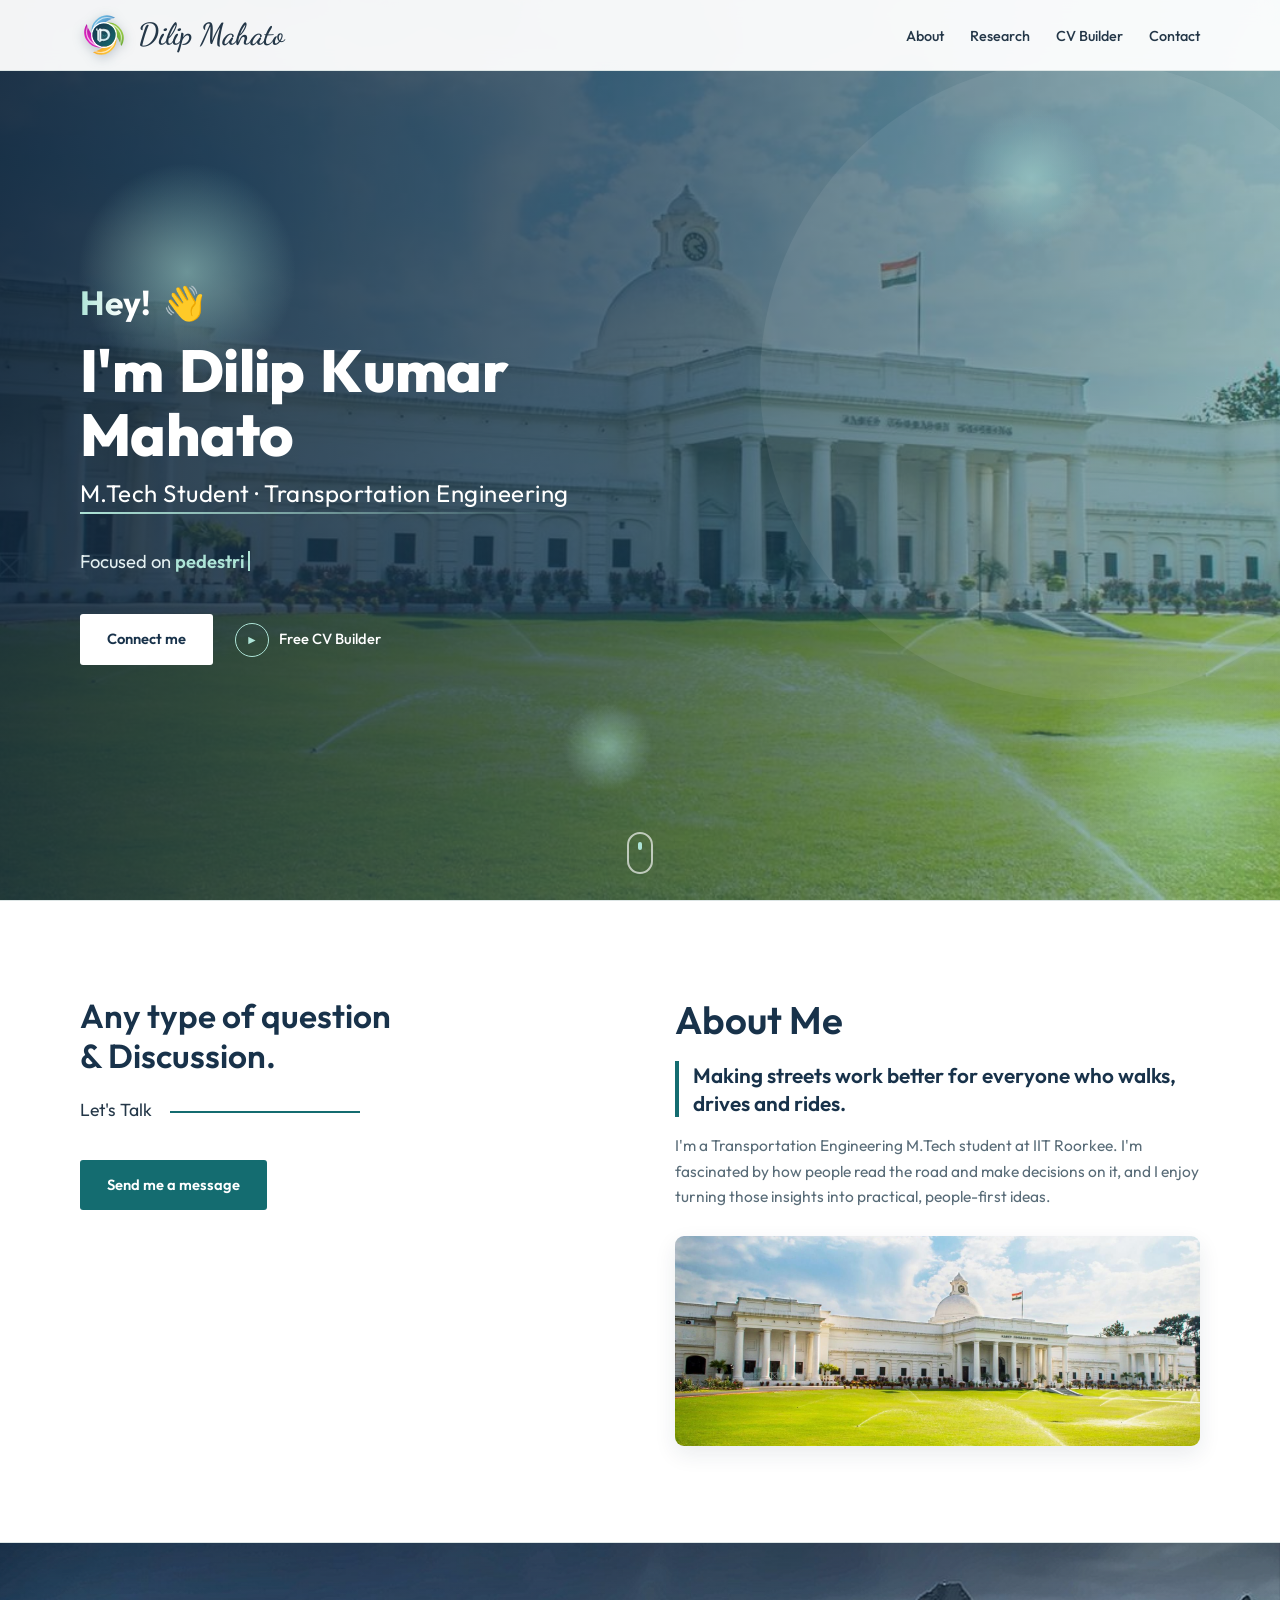
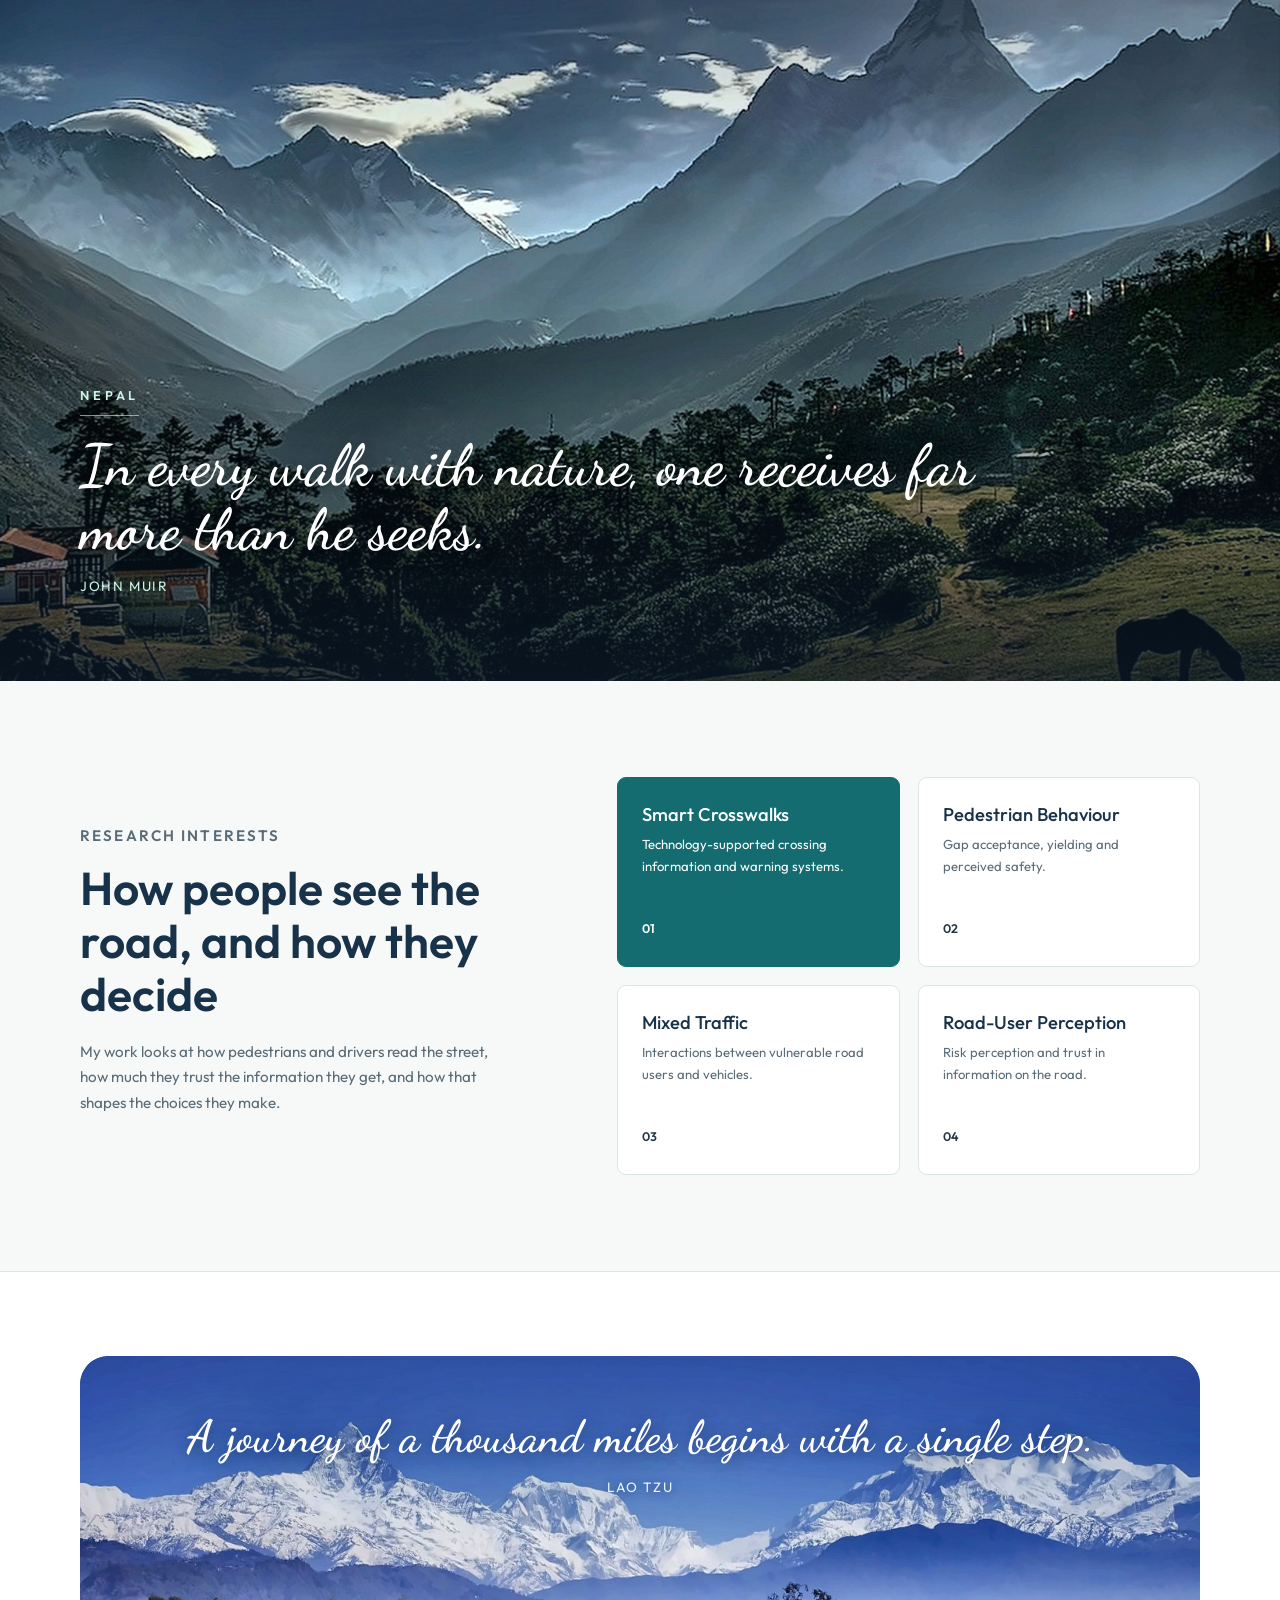
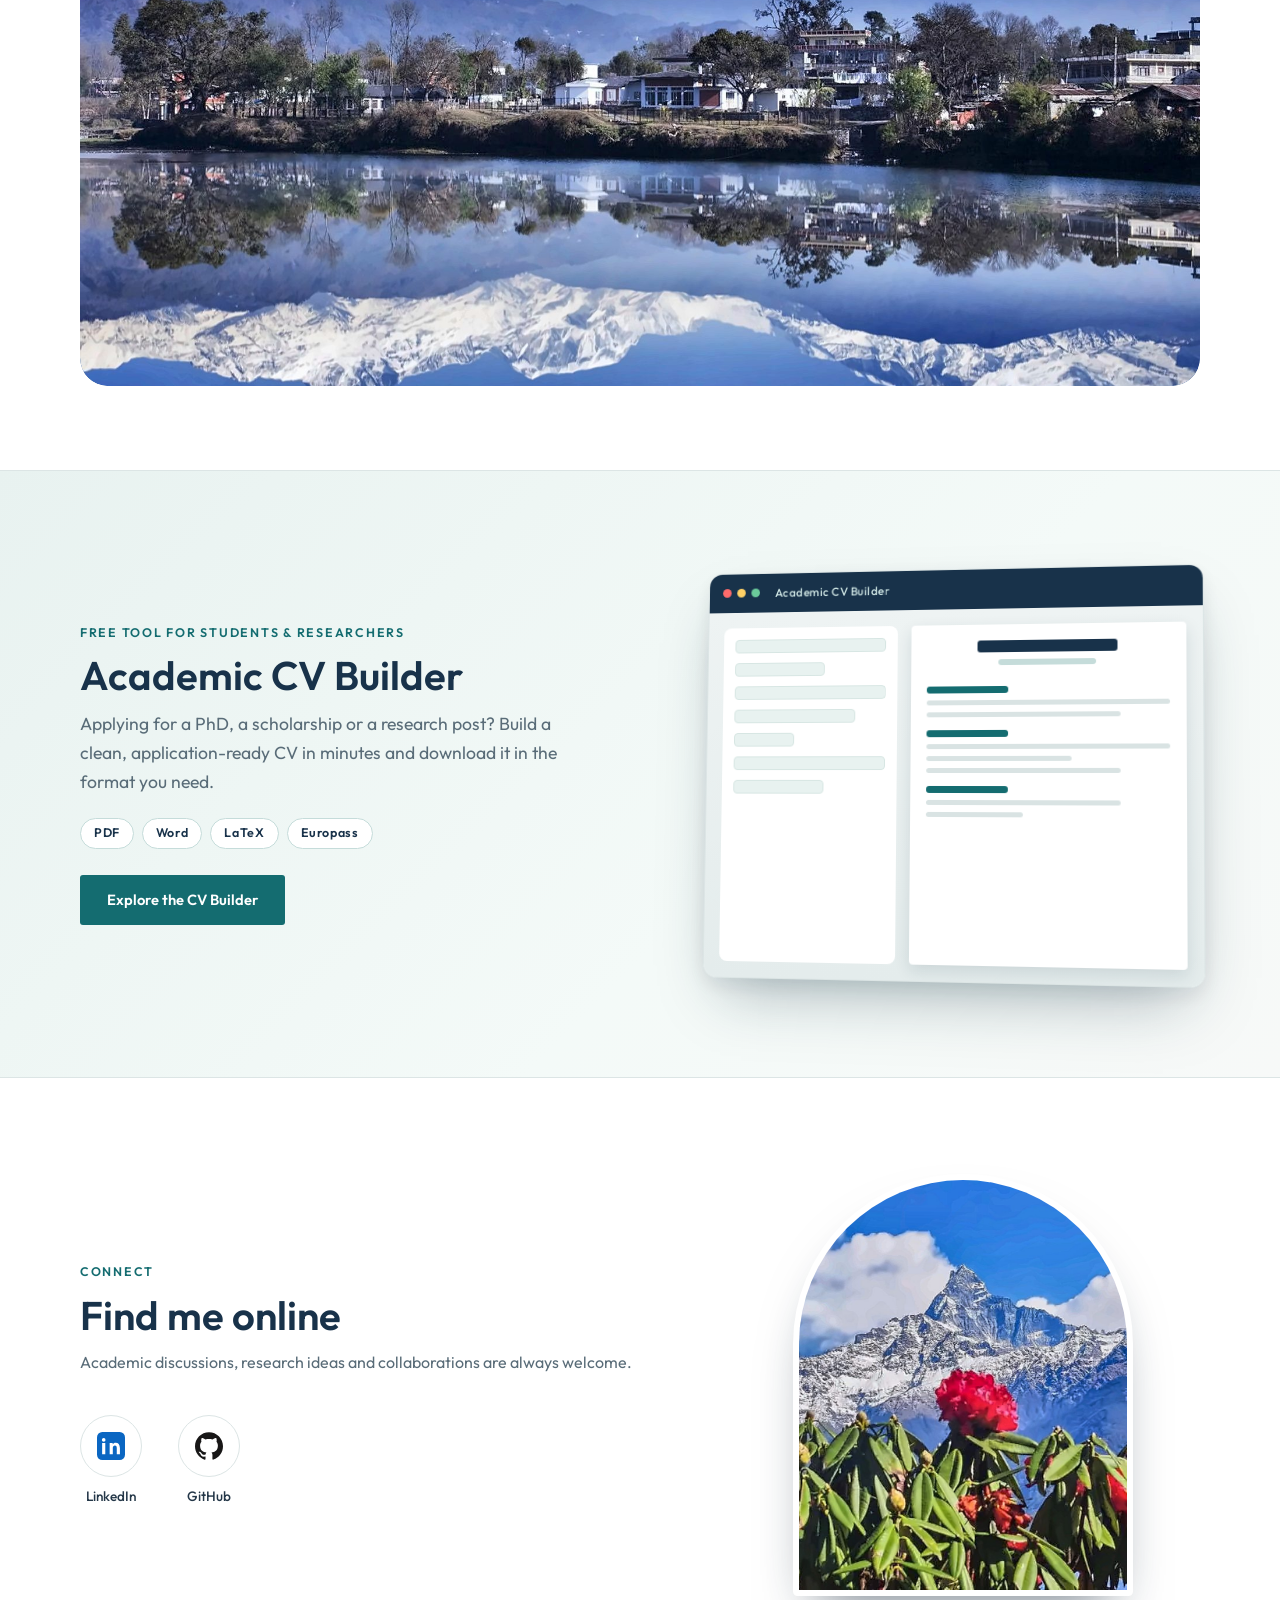
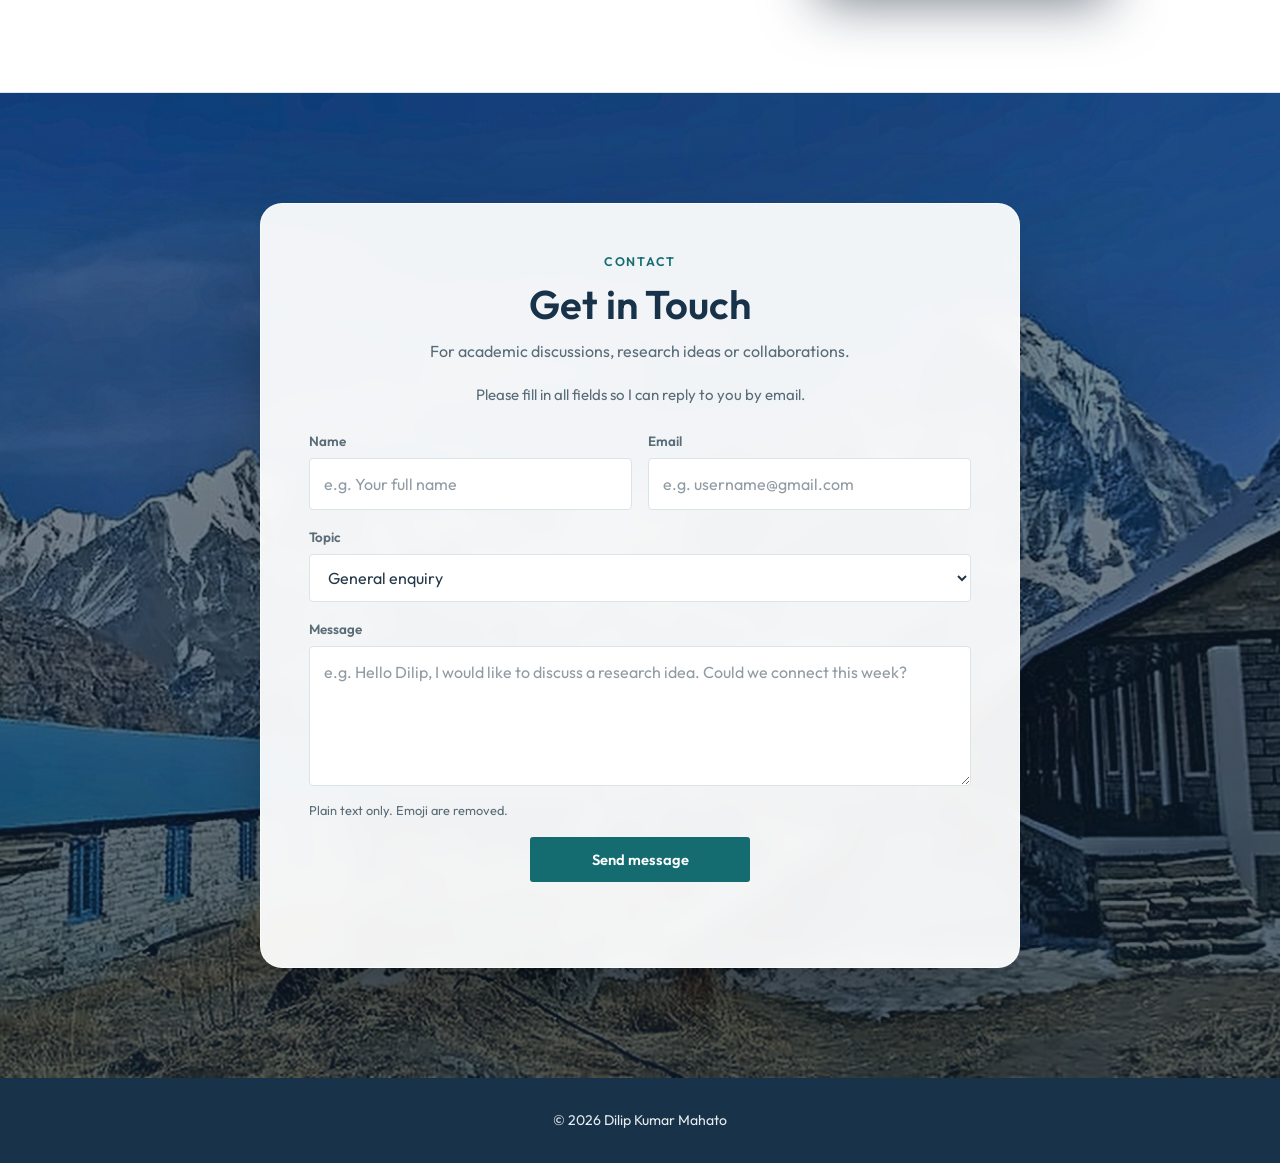
==== commit b2a36b1d: "Add files via upload" ====
--- a/index.html
+++ b/index.html
@@ -5,14 +5,10 @@
 <meta name="viewport" content="width=device-width, initial-scale=1.0">
 <meta http-equiv="Content-Security-Policy" content="upgrade-insecure-requests">
 <title>Dilip Kumar Mahato</title>
-<!-- Favicon: the SVG adapts to light/dark itself; PNG/ICO pairs cover browsers that need a file per scheme -->
-<link rel="icon" href="images/favicon.svg" type="image/svg+xml">
-<link rel="icon" href="images/favicon-32.png" sizes="32x32" type="image/png" media="(prefers-color-scheme: light)">
-<link rel="icon" href="images/favicon-32-dark.png" sizes="32x32" type="image/png" media="(prefers-color-scheme: dark)">
-<link rel="shortcut icon" href="images/favicon.ico" media="(prefers-color-scheme: light)">
-<link rel="shortcut icon" href="images/favicon-dark.ico" media="(prefers-color-scheme: dark)">
-<link rel="apple-touch-icon" href="images/apple-touch-icon.png">
-<link rel="manifest" href="site.webmanifest">
+<link rel="icon" href="[data-uri]" type="image/svg+xml">
+<link rel="icon" href="[data-uri]" sizes="32x32" type="image/png" media="(prefers-color-scheme: light)">
+<link rel="icon" href="[data-uri]" sizes="32x32" type="image/png" media="(prefers-color-scheme: dark)">
+<link rel="apple-touch-icon" href="[data-uri]">
 <meta name="theme-color" content="#18324a" media="(prefers-color-scheme: light)">
 <meta name="theme-color" content="#0c1722" media="(prefers-color-scheme: dark)">
 <link rel="canonical" href="https://mahatodilip.com.np/">
@@ -26,12 +22,421 @@
 <link href="https://fonts.googleapis.com/css2?family=Outfit:wght@300;400;500;600;700&amp;family=Dancing+Script:wght@600&amp;display=swap" rel="stylesheet">
 <script>document.documentElement.classList.add('js');</script>
 
-<!--
-  Files: index.html, tools.html, cv-builder.html, css/style.css, js/script.js, images/. See README.md.
-  Search the files for "EDIT:" to find the parts you should personalise.
--->
-
-<link rel="stylesheet" href="css/style.css">
+
+<style>
+:root {
+  --campus: url("[data-uri]");
+  /* Colours taken from mahatodilip.com.np */
+  --bg: #f7f9f8;
+  --card: #ffffff;
+  --alt: #ffffff;
+  --tint: #e8f2f0;
+  --soft: #c5dcda;
+  --line: #dce5e5;
+  --ink: #243748;
+  --muted: #596c78;
+  --accent: #146c70;
+  --accent-dark: #0f5558;
+  --navy: #18324a;
+  --radius: 9px;
+  --shadow: 0 8px 22px rgba(19, 49, 65, .09);
+}
+* { box-sizing: border-box; margin: 0; padding: 0; }
+html { scroll-behavior: smooth; scroll-padding-top: 84px; }
+body {
+  font-family: 'Outfit', 'Segoe UI', system-ui, -apple-system, Roboto, Arial, sans-serif;
+  background: var(--bg);
+  color: var(--ink);
+  line-height: 1.65;
+}
+a { color: var(--accent); text-decoration: none; }
+a:hover { text-decoration: underline; }
+.container { width: min(1120px, 92%); margin-inline: auto; }
+section { padding: 96px 0; }
+.alt { background: var(--alt); border-top: 1px solid var(--line); border-bottom: 1px solid var(--line); }
+h1, h2, h3, h4 { line-height: 1.2; }
+.section-title { font-size: clamp(1.8rem, 3.2vw, 2.5rem); font-weight: 600; margin-bottom: 10px; }
+.section-sub { color: var(--muted); margin-bottom: 40px; max-width: 620px; }
+.eyebrow { color: var(--accent); font-weight: 600; letter-spacing: .14em; text-transform: uppercase; font-size: .78rem; margin-bottom: 8px; }
+.rule { display: inline-block; width: 190px; height: 2px; background: var(--accent); vertical-align: middle; margin-left: 14px; }
+
+/* NAV */
+header {
+  position: fixed; top: 0; left: 0; right: 0; z-index: 50;
+  background: rgba(255, 255, 255, .95); backdrop-filter: blur(10px);
+  border-bottom: 1px solid var(--line);
+}
+nav { display: flex; align-items: center; justify-content: space-between; height: 70px; }
+.logo { font-family: 'Dancing Script', cursive; font-size: 1.9rem; color: var(--ink); font-weight: 600; }
+.logo:hover { text-decoration: none; }
+.nav-links { display: flex; gap: 26px; align-items: center; list-style: none; }
+.nav-links a { color: var(--ink); font-size: .9rem; font-weight: 500; }
+.nav-links a:hover, .nav-links a.active { color: var(--accent); text-decoration: none; }
+.menu-btn { display: none; background: var(--card); border: 1px solid var(--line); width: 40px; height: 40px; border-radius: 6px; font-size: 1.1rem; cursor: pointer; color: var(--ink); }
+@media (max-width: 900px) {
+  .menu-btn { display: inline-block; }
+  .nav-links { position: absolute; top: 70px; left: 0; right: 0; flex-direction: column; background: var(--bg); padding: 20px 0; gap: 16px; border-bottom: 1px solid var(--line); display: none; }
+  .nav-links.open { display: flex; }
+}
+
+/* BUTTONS */
+.btn { display: inline-block; padding: 12px 26px; border-radius: 3px; font-weight: 600; font-size: .92rem; cursor: pointer; border: 1px solid transparent; font-family: inherit; transition: transform .2s, background .2s; }
+.btn:hover { transform: translateY(-2px); text-decoration: none; }
+.btn-primary { background: var(--accent); color: #fff; }
+.btn-primary:hover { background: var(--accent-dark); }
+.btn-outline { border-color: var(--ink); color: var(--ink); background: transparent; }
+.btn-row { display: flex; gap: 22px; flex-wrap: wrap; align-items: center; }
+.tour { display: inline-flex; align-items: center; gap: 10px; color: var(--ink); font-weight: 500; font-size: .92rem; }
+.tour:hover { text-decoration: none; color: var(--accent); }
+.tour i { width: 34px; height: 34px; border: 1px solid var(--accent); border-radius: 50%; display: inline-flex; align-items: center; justify-content: center; font-style: normal; color: var(--accent); font-size: .6rem; }
+
+/* HERO */
+.hero { padding: 130px 0 90px; min-height: 100vh; display: flex; align-items: center; background: linear-gradient(130deg, #18324a 0%, #205c64 100%); color: #fff; position: relative; overflow: hidden; }
+.hero::after { content: ""; position: absolute; right: -120px; top: 60px; width: 640px; height: 640px; border-radius: 50%; background: rgba(255, 255, 255, .07); z-index: 0; }
+.hero-grid { display: grid; grid-template-columns: 1.1fr .9fr; gap: 40px; align-items: center; position: relative; z-index: 1; }
+.hello { font-size: 1.1rem; margin-bottom: 14px; }
+.hero h1 { font-size: clamp(2.3rem, 5vw, 3.7rem); font-weight: 700; margin-bottom: 12px; }
+.hero h2 { font-size: clamp(1.1rem, 2vw, 1.5rem); font-weight: 400; margin-bottom: 16px; }
+@media (max-width: 900px) {
+  .hero::after { width: 420px; height: 420px; right: -140px; top: 120px; }
+  .hero-grid { grid-template-columns: 1fr; text-align: center; }
+  .btn-row { justify-content: center; }
+}
+
+/* TALK + ABOUT */
+.two-col { display: grid; grid-template-columns: 1fr 1fr; gap: 70px; }
+@media (max-width: 900px) { .two-col { grid-template-columns: 1fr; gap: 48px; } }
+.talk h2 { font-size: clamp(1.6rem, 2.6vw, 2.1rem); font-weight: 600; margin-bottom: 18px; }
+.talk .lets { font-size: 1.1rem; margin-bottom: 36px; }
+.talk p { font-size: 1.05rem; margin-bottom: 8px; }
+.about h2 { font-size: clamp(1.8rem, 3vw, 2.4rem); font-weight: 600; margin-bottom: 18px; }
+.about p { color: var(--muted); margin-bottom: 12px; font-size: .97rem; }
+.chips { display: flex; flex-wrap: wrap; gap: 8px; margin-top: 14px; }
+.chip { background: var(--bg); border: 1px solid var(--line); color: var(--ink); border-radius: 999px; padding: 4px 13px; font-size: .78rem; font-weight: 500; }
+.alt .chip { background: var(--card); }
+
+/* FOCUS CARDS */
+.focus-grid { display: grid; grid-template-columns: .9fr 1.1fr; gap: 60px; align-items: center; }
+@media (max-width: 900px) { .focus-grid { grid-template-columns: 1fr; } }
+.focus-text .big { font-size: clamp(2rem, 3.6vw, 2.9rem); font-weight: 600; line-height: 1.15; margin-bottom: 18px; }
+.focus-text p { color: var(--muted); margin-bottom: 14px; max-width: 420px; font-size: .95rem; }
+.cards-2 { display: grid; grid-template-columns: 1fr 1fr; gap: 18px; }
+@media (max-width: 560px) { .cards-2 { grid-template-columns: 1fr; } }
+.focus-card { background: var(--card); border: 1px solid var(--line); padding: 26px 24px; border-radius: var(--radius); min-height: 190px; display: flex; flex-direction: column; justify-content: space-between; transition: transform .25s; }
+.focus-card:hover { transform: translateY(-5px); }
+.focus-card h3 { font-size: 1.15rem; font-weight: 500; margin-bottom: 8px; }
+.focus-card p { font-size: .82rem; color: var(--muted); }
+.focus-card small { font-weight: 600; font-size: .78rem; }
+.focus-card.hot { background: var(--accent); border-color: var(--accent); color: #fff; }
+.focus-card.hot p { color: #fff; }
+
+/* GENERIC CARDS */
+.grid { display: grid; gap: 22px; }
+.grid-3 { grid-template-columns: repeat(auto-fit, minmax(290px, 1fr)); }
+.grid-2 { grid-template-columns: repeat(auto-fit, minmax(340px, 1fr)); }
+.card { background: var(--card); border: 1px solid var(--line); border-radius: var(--radius); padding: 28px; transition: transform .25s, box-shadow .25s; }
+.card:hover { transform: translateY(-4px); box-shadow: var(--shadow); }
+.card h3 { font-size: 1.15rem; font-weight: 600; margin-bottom: 8px; }
+.card p { color: var(--muted); font-size: .94rem; }
+.meta { color: var(--accent); font-size: .76rem; font-weight: 600; letter-spacing: .08em; text-transform: uppercase; display: block; margin-bottom: 8px; }
+.read-more { display: inline-block; margin-top: 14px; font-weight: 600; font-size: .9rem; }
+
+
+/* BLOG */
+.date { color: var(--muted); font-size: .8rem; }
+
+/* CONNECT */
+.icon-links { display: flex; gap: 14px; flex-wrap: wrap; margin-top: 8px; }
+.icon-link, .connect-icon .ic { width: 54px; height: 54px; border-radius: 50%; background: var(--tint); border: 1px solid #d1e4e0; color: var(--accent); display: inline-flex; align-items: center; justify-content: center; transition: background .2s, color .2s, transform .2s; }
+.icon-link:hover, .connect-icon:hover .ic { background: var(--accent); color: #fff; transform: translateY(-3px); text-decoration: none; }
+.icon-link svg, .connect-icon svg { width: 24px; height: 24px; fill: currentColor; }
+.icon-link svg.line, .connect-icon svg.line { fill: none; stroke: currentColor; stroke-width: 1.8; }
+.connect-icons { display: flex; flex-wrap: wrap; gap: 28px 36px; }
+.connect-icon { display: flex; flex-direction: column; align-items: center; gap: 8px; color: var(--ink); font-size: .85rem; font-weight: 500; }
+.connect-icon:hover { text-decoration: none; color: var(--accent); }
+.connect-icon em { font-style: normal; }
+.connect-icon .ic { width: 62px; height: 62px; }
+
+/* CONTACT */
+.contact-grid { align-items: start; display: grid; grid-template-columns: .8fr 1.2fr; gap: 40px; }
+@media (max-width: 900px) { .contact-grid { grid-template-columns: 1fr; } }
+form { display: grid; gap: 16px; }
+.row-2 { display: grid; grid-template-columns: 1fr 1fr; gap: 16px; }
+@media (max-width: 560px) { .row-2 { grid-template-columns: 1fr; } }
+label { font-size: .84rem; color: var(--muted); font-weight: 600; display: block; margin-bottom: 6px; }
+input, textarea, select { width: 100%; background: var(--card); color: var(--ink); border: 1px solid var(--line); border-radius: 4px; padding: 12px 14px; font: inherit; outline: none; transition: border-color .2s; }
+input:focus, textarea:focus, select:focus { border-color: var(--accent); }
+textarea { min-height: 140px; resize: vertical; }
+#formStatus { font-size: .92rem; min-height: 1.4em; }
+.ok { color: #2f7d4f; } .err { color: #b3261e; }
+.honeypot { position: absolute; left: -9999px; }
+
+footer { background: var(--navy); color: #e5eeee; padding: 28px 0; text-align: center; font-size: .88rem; }
+footer a { color: #f3b79c; }
+.to-top { position: fixed; right: 22px; bottom: 22px; display: none; z-index: 40; width: 42px; height: 42px; border-radius: 50%; border: none; background: var(--accent); color: #fff; font-size: 1.1rem; cursor: pointer; box-shadow: var(--shadow); }
+
+.js .reveal { opacity: 0; transform: translateY(24px); transition: opacity .7s, transform .7s; }
+.js .reveal.show { opacity: 1; transform: none; }
+@media (prefers-reduced-motion: reduce) { .js .reveal { opacity: 1; transform: none; transition: none; } html { scroll-behavior: auto; } }
+/* Site colours: navy headings, hero on the navy-to-teal gradient */
+h1, h2, h3, h4 { color: var(--navy); }
+.hero h1, .hero h2, .hello { color: #fff; }
+.hero .btn-primary { background: #fff; color: var(--navy); }
+.hero .btn-primary:hover { background: #e4f0f1; }
+.hero .tour { color: #fff; }
+.hero .tour i { border-color: #aee4d7; color: #aee4d7; }
+.focus-card.hot h3 { color: #fff; }
+.chip, .alt .chip { background: var(--tint); border-color: #d1e4e0; color: #24585b; }
+footer a { color: #aee4d7; }
+:focus-visible { outline: 3px solid #6abdb6; outline-offset: 4px; }
+footer p { margin: 3px 0; }
+
+/* ===== Animated hero over the IIT Roorkee building ===== */
+.hero-bg { position: absolute; inset: 0; z-index: 0; background: var(--campus) 55% 40% / cover no-repeat, linear-gradient(130deg, #18324a, #205c64); animation: kenburns 26s ease-in-out infinite alternate; }
+.hero-bg::after { content: ""; position: absolute; inset: 0; background: linear-gradient(100deg, rgba(14,36,58,.92) 0%, rgba(24,60,84,.74) 48%, rgba(20,108,112,.42) 100%); }
+@keyframes kenburns { from { transform: scale(1.03); } to { transform: scale(1.14) translate(-1.5%, -1%); } }
+.orb { position: absolute; z-index: 0; border-radius: 50%; background: radial-gradient(circle, rgba(174,228,215,.5), rgba(174,228,215,0) 70%); animation: drift 14s ease-in-out infinite alternate; pointer-events: none; }
+.o1 { width: 220px; height: 220px; left: 6%; top: 18%; }
+.o2 { width: 140px; height: 140px; right: 14%; top: 12%; animation-delay: -4s; }
+.o3 { width: 300px; height: 300px; right: -60px; bottom: -40px; animation-duration: 18s; }
+.o4 { width: 90px; height: 90px; left: 44%; bottom: 12%; animation-delay: -8s; }
+@keyframes drift { to { transform: translate(30px, -40px) scale(1.15); } }
+
+.hello { display: flex; align-items: center; gap: 12px; font-size: clamp(1.6rem, 3vw, 2.1rem); font-weight: 700; margin-bottom: 8px; }
+.hey { display: inline-block; background: linear-gradient(90deg, #aee4d7, #fff 65%); -webkit-background-clip: text; background-clip: text; color: transparent; animation: heyIn .9s cubic-bezier(.2,.9,.3,1.25) .1s both; }
+.wave { display: inline-block; transform-origin: 70% 75%; animation: heyIn .9s cubic-bezier(.2,.9,.3,1.25) .35s both, wave 2.4s ease-in-out 1.5s infinite; }
+@keyframes heyIn { from { opacity: 0; transform: translateY(26px) scale(.7); } to { opacity: 1; transform: none; } }
+@keyframes wave { 0%, 60%, 100% { transform: rotate(0); } 10% { transform: rotate(16deg); } 20% { transform: rotate(-8deg); } 30% { transform: rotate(16deg); } 40% { transform: rotate(-4deg); } 50% { transform: rotate(10deg); } }
+
+.hero h1 { font-weight: 800; letter-spacing: -.01em; line-height: 1.08; perspective: 700px; }
+.hero h1 .word { display: inline-block; white-space: nowrap; margin-right: .26em; }
+.hero h1 .ch { display: inline-block; opacity: 0; transform: translateY(.9em) rotateX(-80deg) scale(.8); transform-origin: 50% 100%; animation: chIn .8s cubic-bezier(.2,.85,.2,1) forwards, ripple 4.5s ease-in-out infinite; animation-delay: calc(.5s + var(--i) * 45ms), calc(2.7s + var(--i) * 80ms); }
+@keyframes chIn { to { opacity: 1; transform: none; } }
+@keyframes ripple { 0%, 18%, 100% { color: #fff; text-shadow: none; } 9% { color: #aee4d7; text-shadow: 0 0 22px rgba(174,228,215,.75); } }
+
+.role { position: relative; display: inline-block; opacity: 0; letter-spacing: .35em; animation: roleIn 1.1s ease 1.7s forwards; }
+.role::after { content: ""; position: absolute; left: 0; bottom: -7px; height: 2px; width: 0; background: linear-gradient(90deg, #aee4d7, transparent); animation: lineGrow 1.1s ease 2.5s forwards; }
+@keyframes roleIn { to { opacity: 1; letter-spacing: .02em; } }
+@keyframes lineGrow { to { width: 100%; } }
+.focus-line { margin-top: 24px; font-size: 1.15rem; color: #e4f0f1; opacity: 0; min-height: 1.8em; animation: fadeUp .8s ease 2.4s forwards; }
+.typed { color: #aee4d7; font-weight: 600; }
+.caret { display: inline-block; width: 2px; height: 1.1em; background: #aee4d7; margin-left: 3px; vertical-align: -.15em; animation: blink 1s steps(1) infinite; }
+@keyframes blink { 50% { opacity: 0; } }
+.hero .btn-row { margin-top: 34px; opacity: 0; animation: fadeUp .8s ease 2.8s forwards; }
+@keyframes fadeUp { from { opacity: 0; transform: translateY(18px); } to { opacity: 1; transform: none; } }
+
+
+@media (prefers-reduced-motion: reduce) {
+  .hero *, .hero-bg { animation: none !important; }
+  .hero h1 .ch, .role, .focus-line, .hero .btn-row, .hey, .wave { opacity: 1 !important; transform: none !important; letter-spacing: normal; }
+  .role::after { width: 100%; }
+}
+
+/* ===== Brand icons ===== */
+.icon-link.brand, .connect-icon .ic.brand { background: #fff; border: 1px solid var(--line); }
+.icon-link.brand svg, .connect-icon .ic.brand svg { width: 28px; height: 28px; }
+.icon-link.brand:hover, .connect-icon:hover .ic.brand { background: #fff; box-shadow: var(--shadow); }
+
+
+
+/* ===== Logo mark in nav ===== */
+.logo { display: inline-flex; align-items: center; gap: 10px; }
+.logo-mark { width: 48px; height: 48px; display: block; transition: transform .6s ease; filter: drop-shadow(0 3px 6px rgba(24,50,74,.25)); }
+.logo:hover .logo-mark { transform: scale(1.08); }
+
+/* ===== Hidden sections / items ===== */
+[hidden] { display: none !important; }
+
+/* ===== Hero scroll cue ===== */
+.scroll-cue { position: absolute; z-index: 2; left: 50%; bottom: 26px; width: 26px; height: 42px; margin-left: -13px; border: 2px solid rgba(255,255,255,.65); border-radius: 14px; opacity: 0; animation: fadeUp .8s ease 3.2s forwards; }
+.scroll-cue span { position: absolute; left: 50%; top: 8px; width: 4px; height: 8px; margin-left: -2px; border-radius: 2px; background: #aee4d7; animation: cue 1.8s ease-in-out infinite; }
+@keyframes cue { 0% { transform: translateY(0); opacity: 1; } 70% { transform: translateY(14px); opacity: 0; } 100% { opacity: 0; } }
+
+/* ===== Buttons: plain text link ===== */
+.text-link { font-weight: 600; font-size: .95rem; color: var(--accent); }
+.text-link:hover { color: var(--accent-dark); }
+
+/* ===== About ===== */
+.about p.about-lead { font-size: 1.3rem; font-weight: 600; line-height: 1.35; color: var(--navy); border-left: 4px solid var(--accent); padding-left: 14px; margin-bottom: 16px; }
+.campus { position: relative; margin-top: 26px; min-height: 210px; border-radius: var(--radius); overflow: hidden; background: var(--campus) 55% 40% / cover no-repeat; box-shadow: var(--shadow); }
+
+/* ===== Quotes (shared) ===== */
+blockquote { margin: 0; }
+blockquote cite { display: block; font-style: normal; font-size: .85rem; letter-spacing: .12em; text-transform: uppercase; margin-top: 12px; }
+
+/* ===== Photo 1: full-width cinematic band ===== */
+.pano { position: relative; min-height: clamp(440px, 82vh, 780px); padding: 0; display: flex; align-items: flex-end; overflow: hidden; background: #13283b; color: #fff; }
+.pano-media { position: absolute; left: 0; right: 0; top: -12%; bottom: -12%; transform: translate3d(0, var(--py, 0px), 0); will-change: transform; }
+.pano-media img { width: 100%; height: 100%; object-fit: cover; object-position: 50% 30%; display: block; transform-origin: 62% 40%; animation: drift 30s ease-in-out infinite alternate; }
+.pano::after { content: ""; position: absolute; inset: 0; pointer-events: none;
+  background: linear-gradient(180deg, rgba(10,24,38,.35) 0%, rgba(10,24,38,0) 30%, rgba(10,24,38,0) 48%, rgba(10,24,38,.82) 100%); }
+.pano-text { position: relative; z-index: 2; padding-bottom: clamp(40px, 7vw, 84px); }
+.pano-tag { display: inline-block; font-size: .8rem; font-weight: 600; letter-spacing: .3em; text-transform: uppercase; color: #cdf3e8; padding-bottom: 8px; border-bottom: 1px solid rgba(205,243,232,.6); margin-bottom: 18px; }
+.pano-quote p { font-family: "Dancing Script", cursive; font-weight: 600; font-size: clamp(2rem, 4.6vw, 3.6rem); line-height: 1.12; max-width: 17em; text-shadow: 0 2px 22px rgba(0,0,0,.5); }
+.pano-quote cite { color: #cdf3e8; }
+@keyframes drift { from { transform: scale(1.04) translate3d(-1.2%, 0, 0); } to { transform: scale(1.15) translate3d(1.4%, -1.2%, 0); } }
+
+/* word-by-word reveal (words are wrapped by js/script.js) */
+.js .words .w { display: inline-block; opacity: 0; transform: translateY(.45em); filter: blur(6px); transition: opacity .8s ease, transform .8s cubic-bezier(.2,.8,.2,1), filter .8s ease; transition-delay: calc(var(--d) * 70ms); }
+.js .words.show .w { opacity: 1; transform: none; filter: none; }
+.js .words cite { opacity: 0; transition: opacity 1s ease 1.2s; }
+.js .words.show cite { opacity: 1; }
+
+/* ===== Photo 2: mirror reveal ===== */
+.mirror-sec { padding: 84px 0; }
+.mirror { position: relative; margin: 0; border-radius: 28px; overflow: hidden; aspect-ratio: 16 / 9; max-height: 640px; width: 100%; background: #2a5b9c; box-shadow: 0 40px 80px -40px rgba(15,34,51,.6); }
+.mirror img { position: absolute; inset: 0; width: 100%; height: 100%; object-fit: cover; object-position: 50% 50%; display: block; }
+.mirror::after { content: ""; position: absolute; inset: 0; pointer-events: none; background: linear-gradient(180deg, rgba(14,40,80,.38), rgba(14,40,80,0) 34%); }
+.mirror-quote { position: absolute; z-index: 2; left: 0; right: 0; top: clamp(18px, 5vw, 56px); text-align: center; color: #fff; padding: 0 20px; }
+.mirror-quote p { font-family: "Dancing Script", cursive; font-weight: 600; font-size: clamp(1.6rem, 3.6vw, 2.8rem); line-height: 1.15; text-shadow: 0 2px 16px rgba(10,30,70,.55); }
+.mirror-quote cite { color: #eaf4ff; text-shadow: 0 1px 8px rgba(10,30,70,.6); }
+.js .mirror { clip-path: inset(0 50% 0 50% round 28px); transition: clip-path 1.6s cubic-bezier(.65,0,.25,1); }
+.js .mirror img { transform: scale(1.18); transition: transform 2.6s cubic-bezier(.2,.8,.2,1); }
+.js .mirror .mirror-quote { opacity: 0; transform: translateY(14px); transition: opacity 1s ease 1.2s, transform 1s ease 1.2s; }
+.js .mirror.show { clip-path: inset(0 0 0 0 round 28px); }
+.js .mirror.show img { transform: scale(1); }
+.js .mirror.show .mirror-quote { opacity: 1; transform: none; }
+
+/* ===== CV Builder teaser / tools ===== */
+.tool { background: linear-gradient(135deg, var(--tint), #f4faf8 60%, var(--bg)); }
+.tool-grid { display: grid; grid-template-columns: 1.05fr .95fr; gap: 64px; align-items: center; }
+@media (max-width: 900px) { .tool-grid { grid-template-columns: 1fr; gap: 44px; } }
+.tool-lead { font-size: 1.1rem; color: var(--muted); max-width: 520px; margin-bottom: 22px; }
+.formats { display: flex; flex-wrap: wrap; gap: 8px; margin-bottom: 26px; }
+.formats span { border: 1px solid var(--soft); background: #fff; color: var(--navy); font-size: .78rem; font-weight: 600; letter-spacing: .05em; padding: 4px 13px; border-radius: 999px; }
+.tool-visual { display: block; perspective: 1200px; }
+.tool-visual:hover { text-decoration: none; }
+.mock { background: #fff; border: 1px solid var(--line); border-radius: 14px; box-shadow: 0 30px 60px -20px rgba(19,49,65,.35), 0 8px 20px rgba(19,49,65,.08); transform: rotateY(-7deg) rotateX(3deg); transition: transform .5s ease; overflow: hidden; }
+.tool-visual:hover .mock { transform: rotateY(0) rotateX(0) translateY(-4px); }
+.mock-bar { display: flex; align-items: center; gap: 6px; padding: 10px 14px; background: var(--navy); }
+.mock-bar i { width: 9px; height: 9px; border-radius: 50%; }
+.mock-bar i:nth-child(1) { background: #ff6b6b; } .mock-bar i:nth-child(2) { background: #ffd166; } .mock-bar i:nth-child(3) { background: #6bcb9b; }
+.mock-bar b { margin-left: 10px; color: #cfe6e4; font-size: .74rem; font-weight: 500; letter-spacing: .04em; }
+.mock-body { display: grid; grid-template-columns: .8fr 1.2fr; gap: 14px; padding: 16px; background: linear-gradient(180deg, #eef3f3, #e4ecec); }
+.mock-form { display: grid; align-content: start; gap: 10px; padding: 12px; background: #fff; border-radius: 8px; }
+.mock-form u { display: block; height: 14px; border-radius: 4px; background: var(--tint); border: 1px solid #d7e6e3; text-decoration: none; }
+.mock-page { background: #fff; border-radius: 4px; padding: 16px 16px 20px; box-shadow: 0 6px 16px rgba(19,49,65,.12); aspect-ratio: 1 / 1.25; display: flex; flex-direction: column; gap: 7px; }
+.mp-name { height: 12px; width: 58%; background: var(--navy); border-radius: 3px; margin: 0 auto; }
+.mp-sub { height: 6px; width: 40%; background: var(--soft); border-radius: 3px; margin: 0 auto 8px; }
+.mp-h { height: 7px; width: 34%; background: var(--accent); border-radius: 3px; margin-top: 6px; }
+.mp-l { height: 5px; width: 100%; background: #d9e3e3; border-radius: 3px; }
+.mock-page .w80 { width: 80%; } .mock-page .w60 { width: 60%; } .mock-page .w40 { width: 40%; }
+.mock-form .w80 { margin-right: 20%; } .mock-form .w60 { margin-right: 40%; } .mock-form .w40 { margin-right: 60%; }
+@media (max-width: 560px) { .mock-body { grid-template-columns: 1fr; } .mock-form { display: none; } }
+
+/* ===== Photo 3: rhododendron arch beside the connect icons ===== */
+.connect-split { display: grid; grid-template-columns: minmax(0, 1.2fr) minmax(0, 1fr); gap: clamp(28px, 6vw, 80px); align-items: center; }
+.bloom { position: relative; margin: 0; justify-self: center; width: min(100%, 340px); }
+.bloom .arch { border-radius: 999px 999px 26px 26px; overflow: hidden; border: 6px solid #fff; background: #fff; box-shadow: 0 30px 55px -25px rgba(15,34,51,.6); animation: bob 8s ease-in-out infinite; transform: perspective(900px) rotateX(var(--rx, 0deg)) rotateY(var(--ry, 0deg)); transition: transform .35s ease; }
+.bloom .arch img { width: 100%; height: auto; aspect-ratio: 4 / 5; object-fit: cover; object-position: 50% 45%; display: block; transition: transform 1.2s cubic-bezier(.2,.8,.2,1); }
+.bloom .arch:hover img { transform: scale(1.06); }
+@keyframes bob { 0%, 100% { translate: 0 0; } 50% { translate: 0 -12px; } }
+.petal { position: absolute; z-index: 3; width: 14px; height: 20px; border-radius: 80% 0 80% 0; background: linear-gradient(135deg, #f0486a, #c4163f); opacity: 0; pointer-events: none; animation: petal 9s linear infinite; }
+.petal.p1 { left: 8%;  top: -6%; }
+.petal.p2 { left: 34%; top: -10%; animation-delay: 2.2s; width: 11px; height: 16px; }
+.petal.p3 { left: 62%; top: -4%; animation-delay: 4.1s; }
+.petal.p4 { left: 82%; top: -9%; animation-delay: 6s; width: 12px; height: 17px; }
+.petal.p5 { left: 48%; top: -12%; animation-delay: 7.4s; width: 10px; height: 14px; }
+@keyframes petal { 0% { transform: translate3d(0, 0, 0) rotate(0); opacity: 0; } 10% { opacity: .9; } 50% { transform: translate3d(30px, 190px, 0) rotate(160deg); } 90% { opacity: .8; } 100% { transform: translate3d(-24px, 380px, 0) rotate(320deg); opacity: 0; } }
+.js .rise { opacity: 0; transform: translateY(60px) scale(.94); transition: opacity 1s ease, transform 1.2s cubic-bezier(.2,.8,.2,1); }
+.js .rise.show { opacity: 1; transform: none; }
+
+/* ===== Photo 4: contact over a slow-zooming backdrop ===== */
+.contact-photo { position: relative; overflow: hidden; padding: 110px 0; background: #16324a; }
+.contact-bg { position: absolute; inset: 0; }
+.contact-bg img { width: 100%; height: 100%; object-fit: cover; object-position: 55% 35%; display: block; animation: slowzoom 34s ease-in-out infinite alternate; }
+.contact-bg::after { content: ""; position: absolute; inset: 0; background: linear-gradient(180deg, rgba(12,30,48,.45), rgba(12,30,48,.7)); }
+@keyframes slowzoom { from { transform: scale(1.02); } to { transform: scale(1.14) translate3d(-1%, 1%, 0); } }
+.contact-wrap { position: relative; z-index: 1; max-width: 760px; }
+.contact-card { background: rgba(255,255,255,.94); backdrop-filter: blur(10px); -webkit-backdrop-filter: blur(10px); border: 1px solid rgba(255,255,255,.7); border-radius: 22px; padding: clamp(26px, 5vw, 48px); box-shadow: 0 40px 80px -30px rgba(0,0,0,.55); text-align: center; }
+.contact-card .section-sub { margin-inline: auto; margin-bottom: 28px; }
+.contact-card form { text-align: left; }
+.contact-card form .btn { justify-self: center; min-width: 220px; }
+
+/* ===== FAQ (tools page) ===== */
+.faq-wrap { max-width: 820px; margin: 0 auto; }
+.faq { background: #fff; border: 1px solid var(--line); border-radius: var(--radius); margin-bottom: 10px; transition: box-shadow .2s, border-color .2s; }
+.faq[open] { border-color: var(--soft); box-shadow: var(--shadow); }
+.faq summary { cursor: pointer; list-style: none; padding: 15px 52px 15px 20px; font-weight: 600; color: var(--navy); position: relative; }
+.faq summary::-webkit-details-marker { display: none; }
+.faq summary::after { content: "+"; position: absolute; right: 20px; top: 50%; transform: translateY(-50%); width: 26px; height: 26px; line-height: 24px; text-align: center; border-radius: 50%; background: var(--tint); color: var(--accent); font-size: 1.2rem; }
+.faq[open] summary::after { content: "\2212"; background: var(--accent); color: #fff; }
+.faq p { padding: 0 20px 18px; color: var(--muted); font-size: .95rem; }
+
+/* ===== Tools page ===== */
+.page-hero { position: relative; overflow: hidden; min-height: 86vh; padding: 140px 0 100px; display: flex; align-items: center; color: #fff; background: #16324a; }
+.page-hero .contact-bg::after { background: linear-gradient(100deg, rgba(12,30,48,.9) 0%, rgba(12,30,48,.68) 50%, rgba(12,30,48,.25) 100%); }
+.page-hero .container { position: relative; z-index: 1; }
+.page-hero .eyebrow { color: #aee4d7; }
+.page-hero h1 { color: #fff; font-size: clamp(2.4rem, 5.6vw, 4rem); font-weight: 800; line-height: 1.06; margin-bottom: 18px; max-width: 12em; }
+.page-hero .lead { font-size: clamp(1.05rem, 1.8vw, 1.25rem); color: #e4f0f1; max-width: 560px; margin-bottom: 28px; }
+.page-hero .formats span { background: rgba(255,255,255,.14); color: #fff; border-color: rgba(255,255,255,.45); }
+.page-hero .btn-primary { background: #fff; color: var(--navy); }
+.page-hero .btn-primary:hover { background: #e4f0f1; }
+.page-hero .text-link { color: #aee4d7; }
+.page-hero .anim { opacity: 0; animation: fadeUp .9s ease forwards; }
+.page-hero .anim:nth-child(2) { animation-delay: .15s; } .page-hero .anim:nth-child(3) { animation-delay: .3s; }
+.page-hero .anim:nth-child(4) { animation-delay: .45s; } .page-hero .anim:nth-child(5) { animation-delay: .6s; }
+.center { text-align: center; }
+.center .section-sub { margin-inline: auto; }
+.feature-grid { display: grid; grid-template-columns: repeat(3, 1fr); gap: 22px; }
+@media (max-width: 900px) { .feature-grid { grid-template-columns: repeat(2, 1fr); } }
+@media (max-width: 560px) { .feature-grid { grid-template-columns: 1fr; } }
+.feature { background: #fff; border: 1px solid var(--line); border-radius: 14px; padding: 28px 26px; transition: transform .25s, box-shadow .25s; }
+.feature:hover { transform: translateY(-4px); box-shadow: var(--shadow); }
+.feature .f-ic { width: 46px; height: 46px; border-radius: 12px; display: flex; align-items: center; justify-content: center; background: linear-gradient(135deg, var(--navy), var(--accent)); margin-bottom: 16px; }
+.feature .f-ic svg { width: 24px; height: 24px; fill: none; stroke: #fff; stroke-width: 1.8; stroke-linecap: round; stroke-linejoin: round; }
+.feature h3 { font-size: 1.12rem; font-weight: 600; margin-bottom: 6px; }
+.feature p { color: var(--muted); font-size: .94rem; }
+.steps3 { list-style: none; display: grid; grid-template-columns: repeat(3, 1fr); gap: 26px; counter-reset: s; }
+@media (max-width: 800px) { .steps3 { grid-template-columns: 1fr; } }
+.steps3 li { position: relative; padding: 30px 26px 26px; border-radius: 14px; background: var(--bg); border: 1px solid var(--line); }
+.steps3 .step-n { display: flex; align-items: center; justify-content: center; width: 46px; height: 46px; border-radius: 50%; background: linear-gradient(135deg, var(--navy), var(--accent)); color: #fff; font-weight: 700; font-size: 1.1rem; margin-bottom: 14px; box-shadow: 0 8px 18px rgba(20,108,112,.3); }
+.steps3 h3 { font-size: 1.15rem; font-weight: 600; margin-bottom: 6px; }
+.steps3 p { color: var(--muted); font-size: .94rem; }
+.cta-band { background: linear-gradient(130deg, var(--navy), var(--accent)); color: #fff; text-align: center; padding: 80px 0; }
+.cta-band h2 { color: #fff; font-size: clamp(1.7rem, 3.4vw, 2.4rem); font-weight: 600; margin-bottom: 10px; }
+.cta-band p { color: #e4f0f1; margin-bottom: 26px; }
+.cta-band .btn-primary { background: #fff; color: var(--navy); }
+.cta-band .btn-row { justify-content: center; }
+
+@media (max-width: 900px) {
+  .connect-split { grid-template-columns: 1fr; }
+  .bloom { width: min(100%, 300px); }
+  .pano { min-height: 72vh; }
+  .mirror { aspect-ratio: 4 / 3; }
+  .mirror-sec { padding: 60px 0; }
+  .contact-photo { padding: 80px 0; }
+  .page-hero { min-height: 0; padding: 130px 0 80px; text-align: left; }
+}
+@media (max-width: 560px) { .mirror { aspect-ratio: 3 / 4; } .mirror img { object-position: 42% 50%; } }
+
+/* ===== Respect "reduce motion" ===== */
+@media (prefers-reduced-motion: reduce) {
+  .pano-media img, .contact-bg img, .bloom .arch, .petal, .scroll-cue span { animation: none; }
+  .petal { display: none; }
+  .pano-media { transform: none; }
+  .js .words .w, .js .words cite { opacity: 1; transform: none; filter: none; transition: none; }
+  .js .mirror, .js .mirror.show { clip-path: inset(0 round 28px); transition: none; }
+  .js .mirror img, .js .mirror .mirror-quote { transform: none; opacity: 1; transition: none; }
+  .js .rise { opacity: 1; transform: none; transition: none; }
+  .mock, .tool-visual:hover .mock { transform: none; transition: none; }
+  .page-hero .anim, .scroll-cue { opacity: 1; animation: none; }
+  .logo:hover .logo-mark { transform: none; }
+}
+@media (max-width: 900px) { .hello { justify-content: center; } }
+@media (max-width: 560px) { .mirror::after { background: linear-gradient(180deg, rgba(14,40,80,.62), rgba(14,40,80,.18) 40%, rgba(14,40,80,0) 55%); } }
+
+/* ===== Contact form: visible example text, note and hint ===== */
+.contact-card input::placeholder, .contact-card textarea::placeholder { color: rgba(36, 55, 72, .5); opacity: 1; }
+.form-note { color: var(--muted); font-size: .94rem; text-align: center; margin: -10px 0 22px; }
+.hint { display: block; margin-top: 6px; color: var(--muted); font-size: .8rem; }
+#formStatus.info { color: var(--accent-dark); background: var(--tint); border: 1px solid var(--soft); border-radius: 10px; padding: 12px 14px; }
+#formStatus.ok { background: #eaf6ee; border: 1px solid #bfe0c9; border-radius: 10px; padding: 12px 14px; }
+#formStatus.err { background: #fdeeed; border: 1px solid #f1c6c3; border-radius: 10px; padding: 12px 14px; }
+#formStatus:empty { padding: 0; border: 0; background: none; }
+
+</style>
 </head>
 <body>
 <svg width="0" height="0" style="position:absolute" aria-hidden="true" focusable="false">
@@ -46,11 +451,6 @@
     <path fill="#c62828" d="M3 12.298V16.2l10 7.5V11.2L9.876 8.859C9.132 8.301 8.228 8 7.298 8 4.924 8 3 9.924 3 12.298z"/>
     <path fill="#fbc02d" d="M45 12.298V16.2l-10 7.5V11.2l3.124-2.341C38.868 8.301 39.772 8 40.702 8 43.076 8 45 9.924 45 12.298z"/>
   </symbol>
-  <symbol id="ico-whatsapp" viewBox="0 0 48 48">
-    <circle cx="24" cy="24" r="21" fill="#25D366"/>
-    <path d="M24 9.5a14.5 14.5 0 00-12.4 22l-1.7 6.6 6.8-1.8A14.5 14.5 0 1024 9.5z" fill="none" stroke="#fff" stroke-width="2.6" stroke-linejoin="round"/>
-    <path fill="#fff" d="M18.6 17c.5-.9 1.3-1 1.8-.4l1.4 2c.3.5.2 1-.3 1.5l-.8.8c1 2 2.6 3.6 4.7 4.7l.8-.8c.4-.4 1-.5 1.5-.1l2 1.4c.6.4.6 1.1.1 1.8-1 1.4-2.400 1.900-3.900 1.500-3.900-1.200-7.400-4.300-8.800-8.200-.4-1.300.3-2.500 1.500-3.200z"/>
-  </symbol>
   <symbol id="ico-phone" viewBox="0 0 24 24">
     <path fill="#1976d2" d="M6.62 10.79a15.05 15.05 0 006.59 6.59l2.2-2.2a1 1 0 011.02-.24 11.36 11.36 0 003.58.57 1 1 0 011 1V20a1 1 0 01-1 1A17 17 0 013 4a1 1 0 011-1h3.5a1 1 0 011 1c0 1.25.2 2.45.57 3.57a1 1 0 01-.25 1.02l-2.2 2.2z"/>
   </symbol>
@@ -64,7 +464,7 @@
 <!-- ================= NAV ================= -->
 <header>
   <nav class="container">
-    <a href="#home" class="logo" aria-label="Dilip Mahato — home"><img src="images/logo.svg" alt="" class="logo-mark" width="48" height="48"><span>Dilip Mahato</span></a>
+    <a href="#home" class="logo" aria-label="Dilip Mahato — home"><img src="[data-uri]" alt="" class="logo-mark" width="48" height="48"><span>Dilip Mahato</span></a>
     <ul class="nav-links" id="navLinks">
       <li><a href="#about">About</a></li>
       <li><a href="#research">Research</a></li>
@@ -122,7 +522,7 @@
 <!-- ================= PHOTO 1: full-width cinematic band (parallax + slow drift) ================= -->
 <section class="pano" aria-label="Photograph: a mountain valley in Nepal">
   <div class="pano-media" data-px="70" aria-hidden="true">
-    <img src="images/nepal/himalayan-valley.jpg" alt="" width="1788" height="1188" loading="lazy" decoding="async">
+    <img src="nepal-valley.jpg" alt="" width="1788" height="1188" loading="lazy" decoding="async">
   </div>
   <div class="container pano-text">
     <p class="pano-tag reveal">Nepal</p>
@@ -171,7 +571,7 @@
 <section class="mirror-sec alt" aria-label="Photograph: snow peaks reflected in a calm lake, Nepal">
   <div class="container">
     <figure class="mirror">
-      <img src="images/nepal/lake-reflection.jpg" alt="" width="1920" height="1200" loading="lazy" decoding="async">
+      <img src="nepal-lake.jpg" alt="" width="1920" height="1200" loading="lazy" decoding="async">
       <figcaption class="mirror-quote">
         <blockquote>
           <p>A journey of a thousand miles begins with a single step.</p>
@@ -238,14 +638,14 @@
     </div>
     <figure class="bloom rise">
       <span class="petal p1" aria-hidden="true"></span><span class="petal p2" aria-hidden="true"></span><span class="petal p3" aria-hidden="true"></span><span class="petal p4" aria-hidden="true"></span><span class="petal p5" aria-hidden="true"></span>
-      <div class="arch tilt"><img src="images/nepal/rhododendron.jpg" alt="Red rhododendron flowers in front of a snow-capped peak" width="1400" height="1050" loading="lazy" decoding="async"></div>
+      <div class="arch tilt"><img src="nepal-rhododendron.jpg" alt="Red rhododendron flowers in front of a snow-capped peak" width="1400" height="1050" loading="lazy" decoding="async"></div>
     </figure>
   </div>
 </section>
 
 <!-- ================= CONTACT + PHOTO 4: slow-zooming backdrop ================= -->
 <section id="contact" class="contact-photo">
-  <div class="contact-bg" aria-hidden="true"><img src="images/nepal/mountain-lodge.jpg" alt="" width="1600" height="1000" loading="lazy" decoding="async"></div>
+  <div class="contact-bg" aria-hidden="true"><img src="nepal-lodge.jpg" alt="" width="1600" height="1000" loading="lazy" decoding="async"></div>
   <div class="container reveal contact-wrap">
     <div class="contact-card">
       <p class="eyebrow">Contact</p>
@@ -284,6 +684,270 @@
 
 <button class="to-top" id="toTop" aria-label="Back to top">↑</button>
 
-<script src="js/script.js" defer></script>
+<script>
+/* ============ EDIT: YOUR LINKS ============
+   Icons in "Find me online" appear only for links you fill in, so the page never shows a dead link.
+   Keep a link as "" to hide its icon. */
+const LINKS = {
+  github: "https://github.com/dilly26",   // dilly26 (Dilip Mahato)
+  scholar: "",        // e.g. "https://scholar.google.com/citations?user=XXXXXXXX"
+  researchgate: "",   // e.g. "https://www.researchgate.net/profile/Your-Name"
+  medium: "",         // e.g. "https://medium.com/@yourname"
+  phone: ""           // e.g. "tel:+91XXXXXXXXXX"          (makes your number public)
+};
+
+/* ============ EDIT: BLOG POSTS ============
+   Leave empty and the Blog section stays hidden. Example entry:
+   { title: "My first post", date: "12 Jan 2027", summary: "One or two lines.", url: "https://..." } */
+const BLOG_POSTS = [];
+
+/* ============ EDIT: CONTACT FORM -> YOUR EMAIL ============
+   Messages from the form are emailed to you through Formspree (free). Your email address is never shown on the site.
+   1. Create a free account at https://formspree.io and click "New form".
+   2. Enter the email address where you want to receive messages (you set it there, not in this file).
+   3. Copy the form ID from the form's link (https://formspree.io/f/xyzabcde  ->  xyzabcde) and paste it below.
+   4. Formspree sends you a confirmation email the first time. Click it once.
+   Until an ID is set, the form just shows a short notice and does not send anything.
+   Planned inboxes (not active yet): info@mahatodilip.com.np, contact@mahatodilip.com.np, admin@mahatodilip.com.np
+   When one is ready, use it as the receiving address in Formspree. Messages are only ever sent by email. */
+const FORMSPREE_ID = "YOUR_FORM_ID";
+
+/* ---------- Hero: letter-by-letter name ---------- */
+(function () {
+  const h1 = document.getElementById("heroName");
+  const text = h1.textContent.trim();
+  h1.textContent = "";
+  let i = 0;
+  text.split(" ").forEach(w => {
+    const word = document.createElement("span");
+    word.className = "word";
+    word.setAttribute("aria-hidden", "true");
+    [...w].forEach(c => {
+      const ch = document.createElement("span");
+      ch.className = "ch";
+      ch.style.setProperty("--i", i++);
+      ch.textContent = c;
+      word.appendChild(ch);
+    });
+    h1.appendChild(word);
+    i++;
+  });
+})();
+
+/* ---------- Hero: typed focus line ---------- */
+(function () {
+  const el = document.getElementById("typed");
+  const words = ["pedestrian safety", "road-user behavior", "safer urban mobility"];
+  let w = 0, c = 0, del = false;
+  function tick() {
+    const word = words[w];
+    el.textContent = word.slice(0, c);
+    if (!del && c < word.length) { c++; setTimeout(tick, 70); }
+    else if (!del) { del = true; setTimeout(tick, 1500); }
+    else if (c > 0) { c--; setTimeout(tick, 35); }
+    else { del = false; w = (w + 1) % words.length; setTimeout(tick, 300); }
+  }
+  setTimeout(tick, 2300);
+})();
+
+/* ---------- Connect icons (only links that are set) ---------- */
+(function () {
+  const wrap = document.getElementById("connectIcons");
+  const defs = [
+    ["phone", "Phone", "ico-phone"],
+    ["github", "GitHub", "ico-github"], ["scholar", "Scholar", "ico-scholar"],
+    ["researchgate", "ResearchGate", "ico-rg"], ["medium", "Medium", "ico-medium"]
+  ];
+  const title = { github: "dilly26 (Dilip Mahato) on GitHub" };
+  defs.forEach(([key, label, icon]) => {
+    const url = (LINKS[key] || "").trim();
+    if (!url) return;
+    const a = document.createElement("a");
+    a.className = "connect-icon"; a.href = url; a.setAttribute("aria-label", label); if (title[key]) a.title = title[key];
+    if (/^https?:/i.test(url)) { a.target = "_blank"; a.rel = "noopener"; }
+    a.innerHTML = '<span class="ic brand"><svg aria-hidden="true"><use href="#' + icon + '"/></svg></span><em>' + label + '</em>';
+    wrap.appendChild(a);
+  });
+})();
+
+/* ---------- Blog (hidden until BLOG_POSTS has entries) ---------- */
+(function () {
+  if (!BLOG_POSTS.length) return;
+  const list = document.getElementById("blogList");
+  BLOG_POSTS.forEach(p => {
+    const art = document.createElement("article");
+    art.className = "card";
+    const d = document.createElement("span"); d.className = "date"; d.textContent = p.date || "";
+    const h = document.createElement("h3"); h.textContent = p.title; h.style.marginTop = "6px";
+    const s = document.createElement("p"); s.textContent = p.summary || "";
+    art.append(d, h, s);
+    if (p.url) { const a = document.createElement("a"); a.className = "read-more"; a.href = p.url; a.target = "_blank"; a.rel = "noopener"; a.textContent = "Read more →"; art.appendChild(a); }
+    list.appendChild(art);
+  });
+  document.getElementById("blog").hidden = false;
+  document.getElementById("navBlog").hidden = false;
+})();
+
+/* ---------- Quotes: split into words for the word-by-word reveal ---------- */
+document.querySelectorAll(".words p").forEach(p => {
+  const words = p.textContent.trim().split(/\s+/);
+  p.setAttribute("aria-label", p.textContent.trim());
+  p.textContent = "";
+  words.forEach((w, i) => {
+    const s = document.createElement("span");
+    s.className = "w"; s.style.setProperty("--d", i); s.setAttribute("aria-hidden", "true");
+    s.textContent = w;
+    p.append(s, i < words.length - 1 ? " " : "");
+  });
+});
+
+/* ---------- Photo motion: scroll parallax + pointer tilt (skipped when reduced motion is on) ---------- */
+(function () {
+  if (window.matchMedia("(prefers-reduced-motion: reduce)").matches) return;
+  const layers = [...document.querySelectorAll("[data-px]")];
+  let ticking = false;
+  function update() {
+    ticking = false;
+    const vh = window.innerHeight;
+    layers.forEach(el => {
+      const r = el.parentElement.getBoundingClientRect();
+      if (r.bottom < -100 || r.top > vh + 100) return;
+      const p = Math.max(-1, Math.min(1, (r.top + r.height / 2 - vh / 2) / (vh / 2 + r.height / 2)));
+      el.style.setProperty("--py", (p * -parseFloat(el.dataset.px)).toFixed(1) + "px");
+    });
+  }
+  function request() { if (!ticking) { ticking = true; requestAnimationFrame(update); } }
+  if (layers.length) { window.addEventListener("scroll", request, { passive: true }); window.addEventListener("resize", request); update(); }
+
+  if (window.matchMedia("(hover: hover) and (pointer: fine)").matches) {
+    document.querySelectorAll(".tilt").forEach(el => {
+      el.addEventListener("pointermove", e => {
+        const r = el.getBoundingClientRect();
+        el.style.setProperty("--ry", (((e.clientX - r.left) / r.width - 0.5) * 10).toFixed(1) + "deg");
+        el.style.setProperty("--rx", ((0.5 - (e.clientY - r.top) / r.height) * 8).toFixed(1) + "deg");
+      });
+      el.addEventListener("pointerleave", () => { el.style.removeProperty("--rx"); el.style.removeProperty("--ry"); });
+    });
+  }
+})();
+
+/* ---------- Mobile menu ---------- */
+const navLinks = document.getElementById("navLinks");
+const menuBtn = document.getElementById("menuBtn");
+menuBtn.addEventListener("click", () => menuBtn.setAttribute("aria-expanded", navLinks.classList.toggle("open")));
+navLinks.querySelectorAll("a").forEach(a => a.addEventListener("click", () => { navLinks.classList.remove("open"); menuBtn.setAttribute("aria-expanded", "false"); }));
+
+/* ---------- Scroll reveal (sections, quotes, photos) ---------- */
+const io = new IntersectionObserver(entries => {
+  entries.forEach(e => {
+    if (e.isIntersecting) {
+      e.target.classList.add("show");
+      io.unobserve(e.target);
+    }
+  });
+}, { threshold: 0.18 });
+document.querySelectorAll(".reveal, .words, .rise").forEach(el => io.observe(el));
+// a fully clipped element never counts as visible, so the mirror photo is revealed when its section scrolls in
+const mio = new IntersectionObserver(entries => {
+  entries.forEach(e => { if (e.isIntersecting) { e.target.querySelector(".mirror").classList.add("show"); mio.unobserve(e.target); } });
+}, { threshold: 0.25 });
+document.querySelectorAll(".mirror-sec").forEach(el => mio.observe(el));
+
+/* ---------- Active nav link + back to top ---------- */
+const sections = [...document.querySelectorAll("section[id]")].filter(s => !s.hidden);
+const links = [...navLinks.querySelectorAll("a:not(.nav-cta)")];
+const toTop = document.getElementById("toTop");
+window.addEventListener("scroll", () => {
+  const y = window.scrollY + 120;
+  let current = "";
+  sections.forEach(s => { if (y >= s.offsetTop) current = s.id; });
+  links.forEach(a => a.classList.toggle("active", a.getAttribute("href") === "#" + current));
+  toTop.style.display = window.scrollY > 600 ? "block" : "none";
+});
+toTop.addEventListener("click", () => window.scrollTo({ top: 0, behavior: "smooth" }));
+
+/* ---------- Contact form ---------- */
+const form = document.getElementById("contactForm");
+const statusEl = document.getElementById("formStatus");
+const sendBtn = document.getElementById("sendBtn");
+function setStatus(msg, kind, withLinkedIn) {
+  statusEl.textContent = msg;
+  statusEl.className = kind === true ? "ok" : kind === "info" ? "info" : "err";
+  if (withLinkedIn) {
+    const a = document.createElement("a");
+    a.href = "https://www.linkedin.com/in/mahatodilip07/"; a.target = "_blank"; a.rel = "noopener"; a.textContent = "LinkedIn";
+    statusEl.append(" ", a, ".");
+  }
+}
+
+form.addEventListener("submit", async e => {
+  e.preventDefault();
+  const data = new FormData(form);
+  if (data.get("_gotcha")) return;
+  const name = (data.get("name") || "").trim();
+  const email = (data.get("email") || "").trim();
+  const message = (data.get("message") || "").trim();
+  if (!name || !message || !/^\S+@\S+\.\S+$/.test(email)) {
+    setStatus("Please enter your name, a valid email and a message.", false);
+    return;
+  }
+  if (!FORMSPREE_ID || FORMSPREE_ID === "YOUR_FORM_ID") {
+    // Email service not connected yet: send nothing, keep the visitor's text so it isn't lost
+    setStatus("Thank you for writing! The email link for this form is still being set up, so your message has not been delivered yet. For now, please reach me on", "info", true);
+    return;
+  }
+  sendBtn.disabled = true; sendBtn.textContent = "Sending...";
+  try {
+    const res = await fetch("https://formspree.io/f/" + FORMSPREE_ID, { method: "POST", body: data, headers: { Accept: "application/json" } });
+    if (res.ok) { setStatus("Thank you! Your message has been sent. I will get back to you soon.", true); form.reset(); }
+    else { setStatus("Something went wrong, so your message was not sent. Please try again, or reach me on", false, true); }
+  } catch (err) {
+    setStatus("Network error, so your message was not sent. Please try again, or reach me on", false, true);
+  }
+  sendBtn.disabled = false; sendBtn.textContent = "Send message";
+});
+
+/* ---------- Contact form: plain text only. Emoji are blocked as people type or paste, and removed if a keyboard slips one through ---------- */
+(function () {
+  let EMOJI;
+  try {
+    EMOJI = new RegExp("(?:\\p{Extended_Pictographic}|\\p{Regional_Indicator})[\\uFE0F\\u20E3\\p{Emoji_Modifier}]*(?:\\u200D\\p{Extended_Pictographic}[\\uFE0F\\p{Emoji_Modifier}]*)*|[\\uFE0F\\u20E3]", "gu");
+  } catch (err) {
+    EMOJI = /[\u2600-\u27BF]|[\uD83C-\uD83E][\uDC00-\uDFFF]|[\uFE0F\u20E3]/g;   // older browsers
+  }
+  const strip = t => String(t || "").replace(EMOJI, "");
+  ["name", "email", "message"].forEach(id => {
+    const el = document.getElementById(id);
+    if (!el) return;
+    // 1) Block it before it reaches the box (typing, emoji keyboard, paste, drag and drop)
+    el.addEventListener("beforeinput", e => {
+      let text = e.data;
+      if (text == null && e.dataTransfer) text = e.dataTransfer.getData("text/plain");
+      if (!text || strip(text) === text) return;          // nothing to block
+      if (!e.cancelable) return;                          // the input event below cleans it up
+      e.preventDefault();
+      const rest = strip(text);
+      if (rest && typeof el.setRangeText === "function") {
+        try { el.setRangeText(rest, el.selectionStart, el.selectionEnd, "end"); el.dispatchEvent(new Event("input", { bubbles: true })); } catch (err) {}
+      }
+    });
+    // 2) Safety net: remove anything that still gets in (some phone keyboards cannot be cancelled)
+    const clean = () => {
+      const v = el.value, c = strip(v);
+      if (c === v) return;
+      let pos = null;
+      try { pos = strip(v.slice(0, el.selectionStart)).length; } catch (err) {}
+      el.value = c;
+      try { if (pos !== null) el.setSelectionRange(pos, pos); } catch (err) {}
+    };
+    el.addEventListener("input", clean);
+    el.addEventListener("change", clean);
+    el.addEventListener("paste", () => setTimeout(clean, 0));
+  });
+})();
+
+document.getElementById("year").textContent = new Date().getFullYear();
+
+</script>
 </body>
 </html>
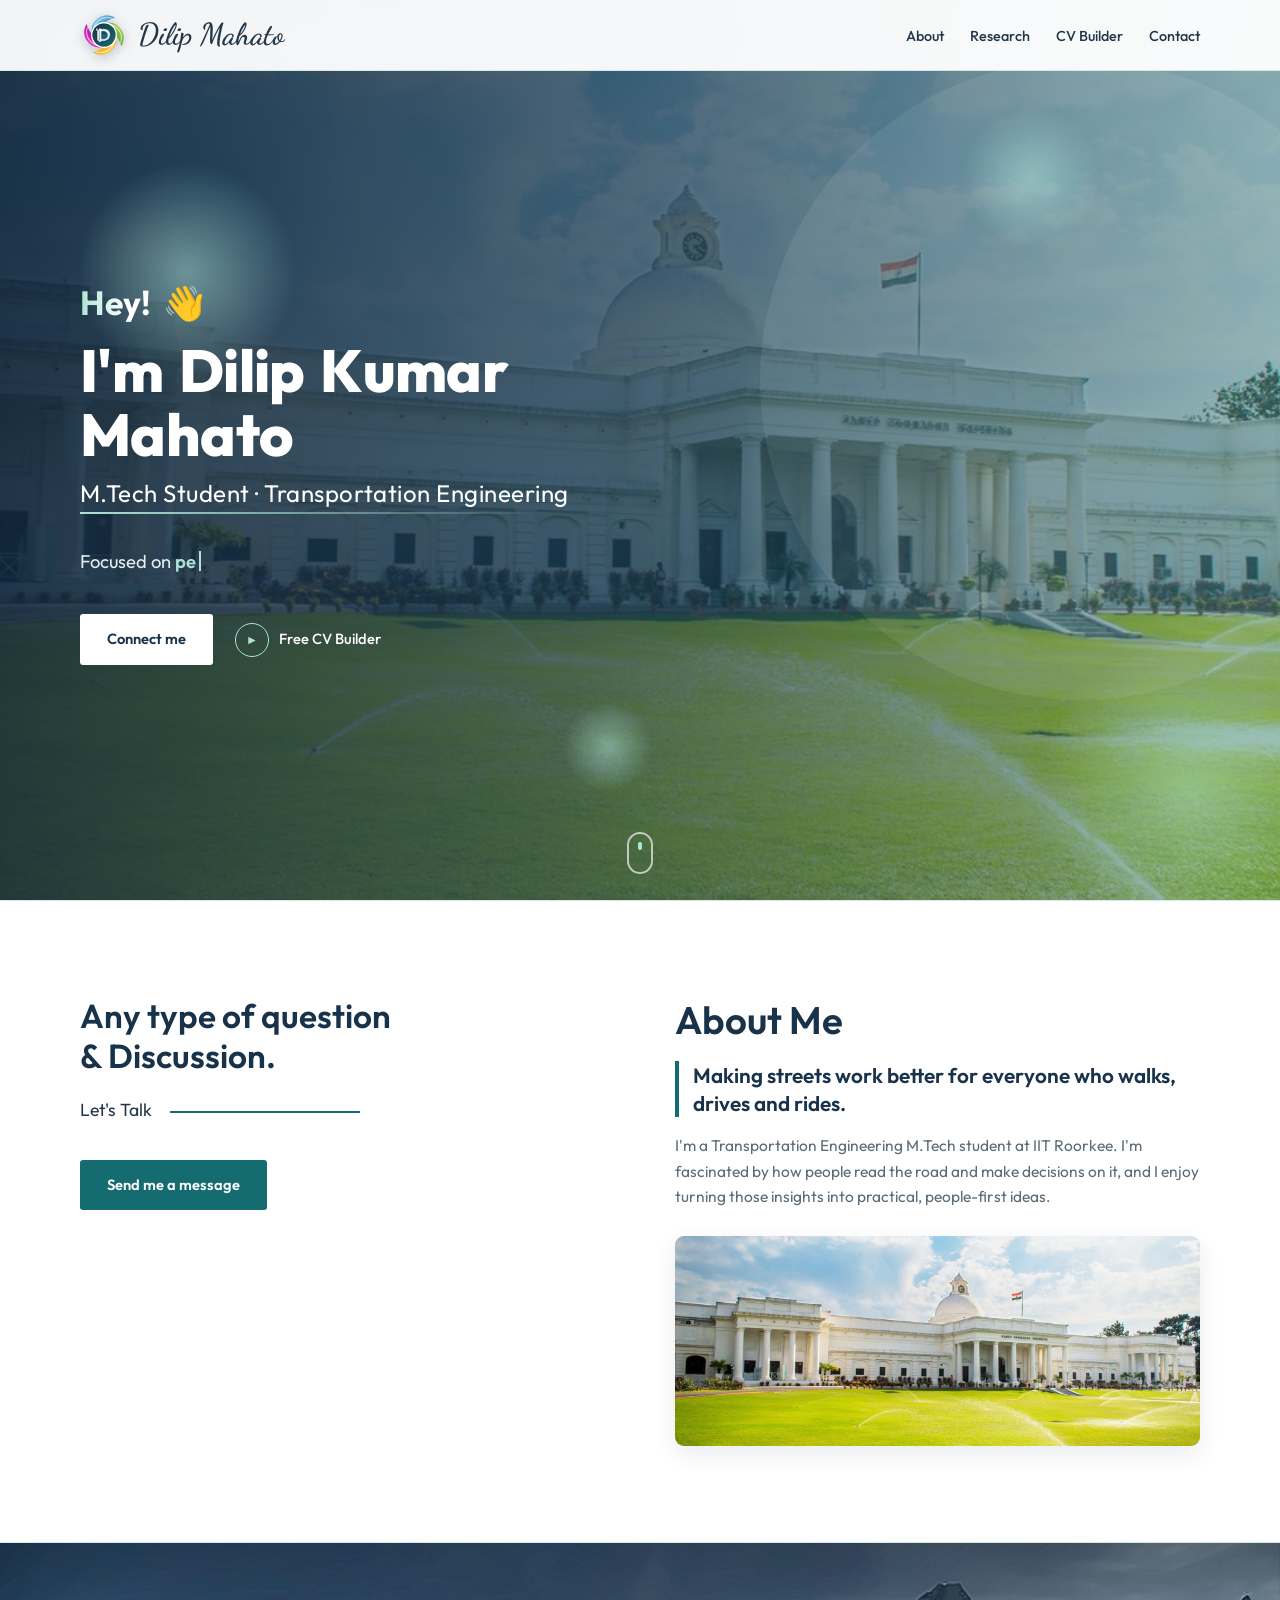
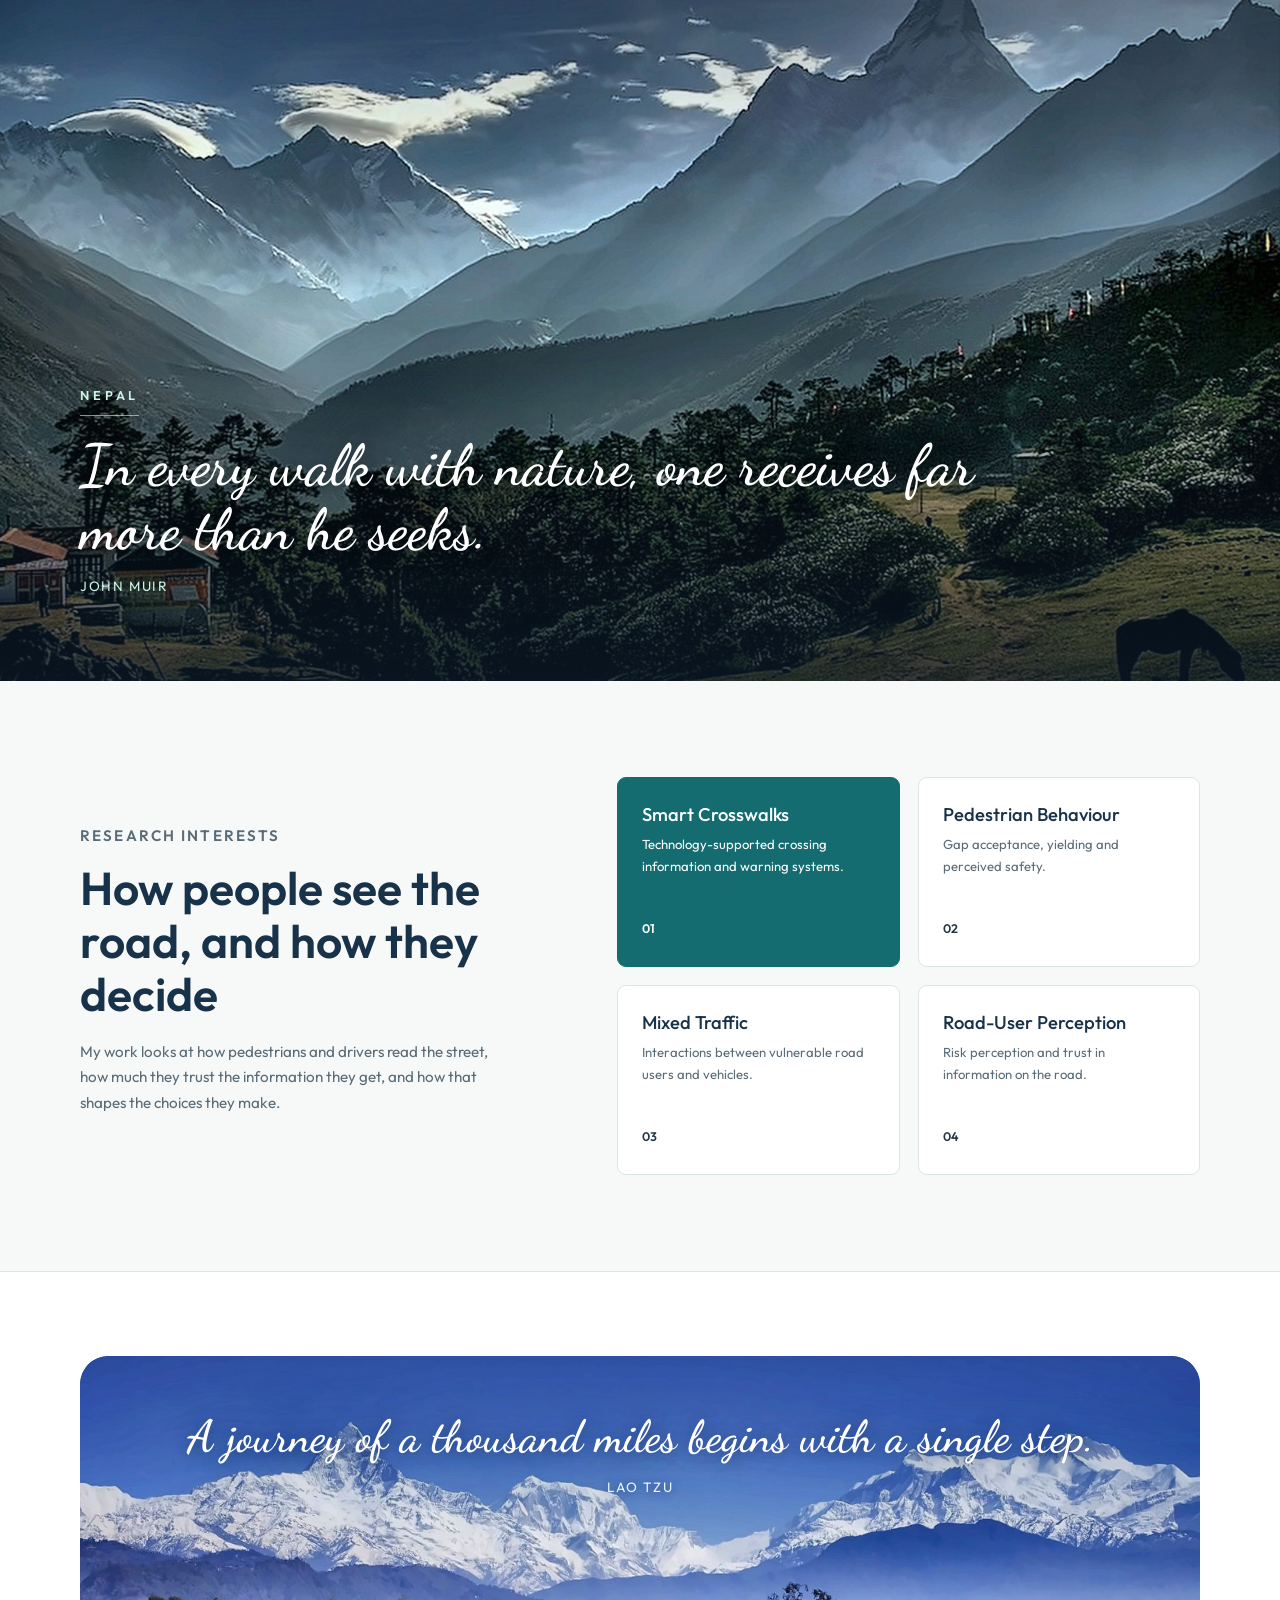
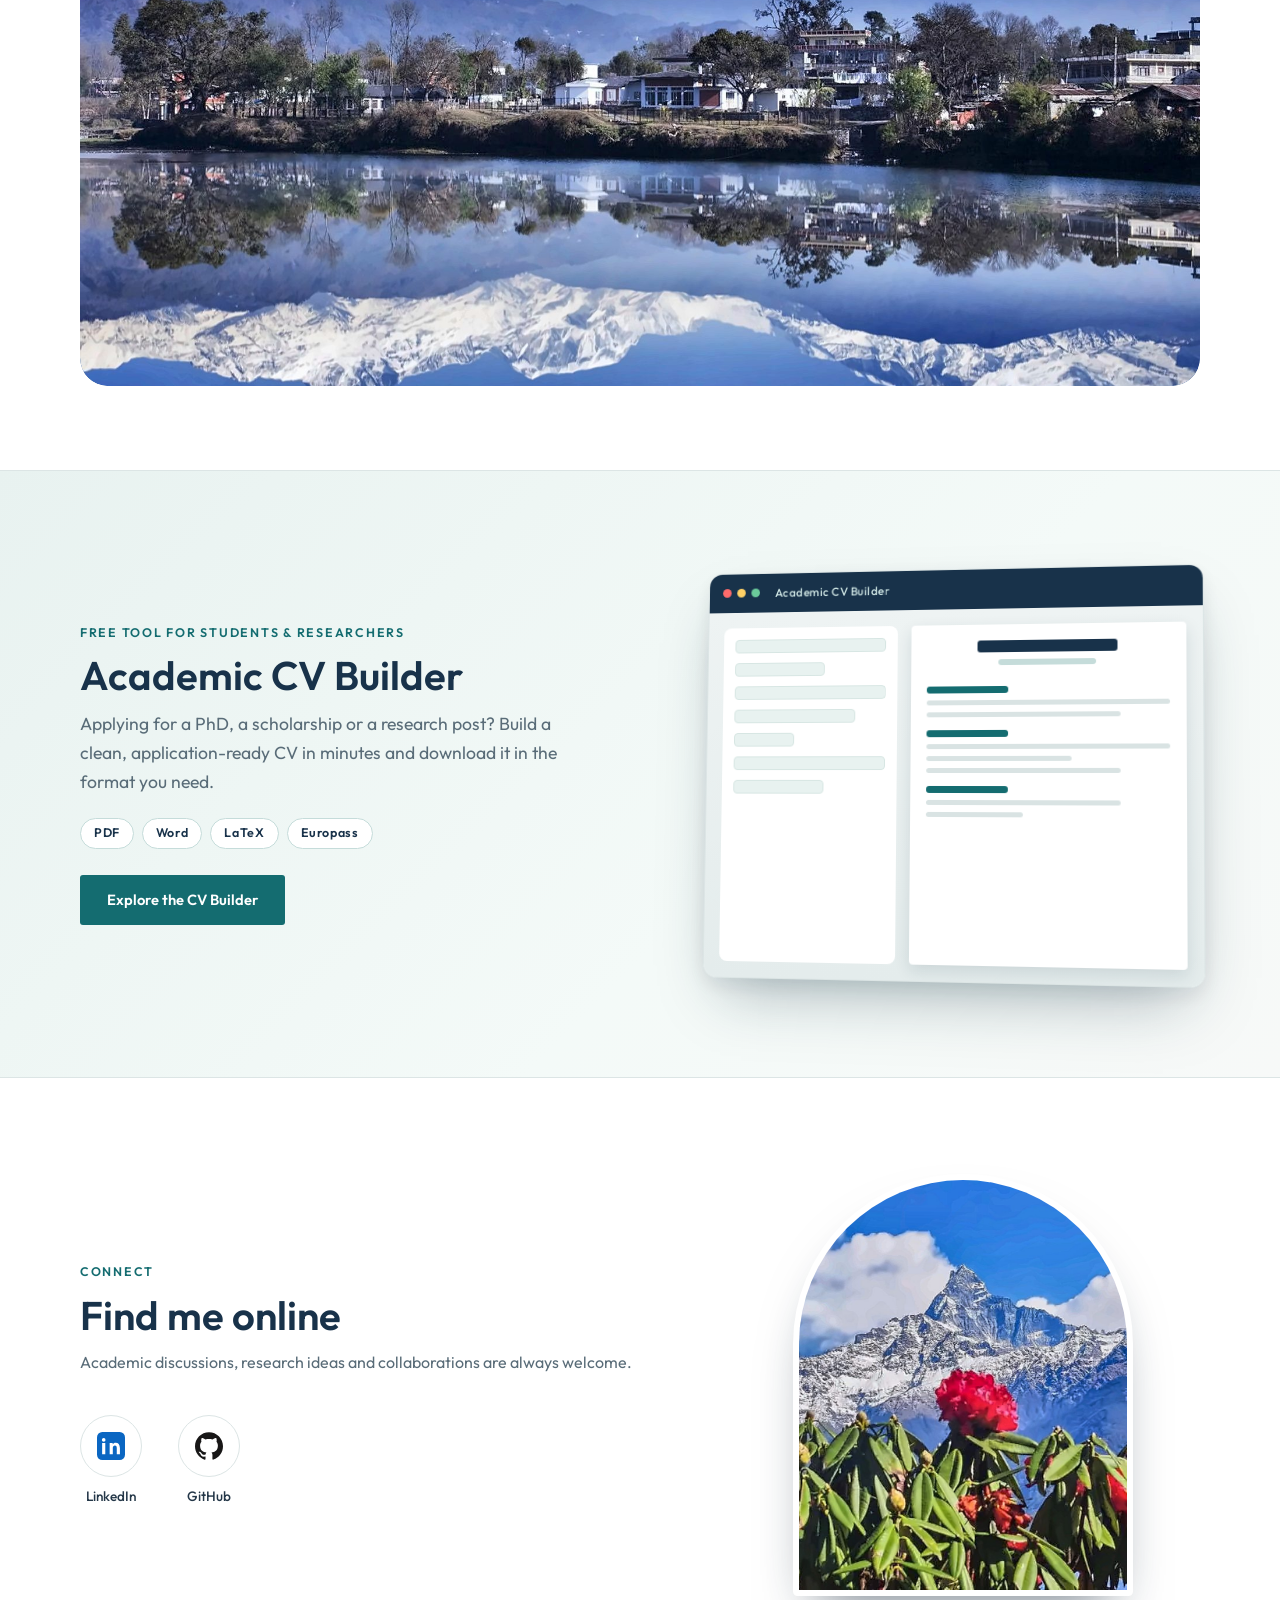
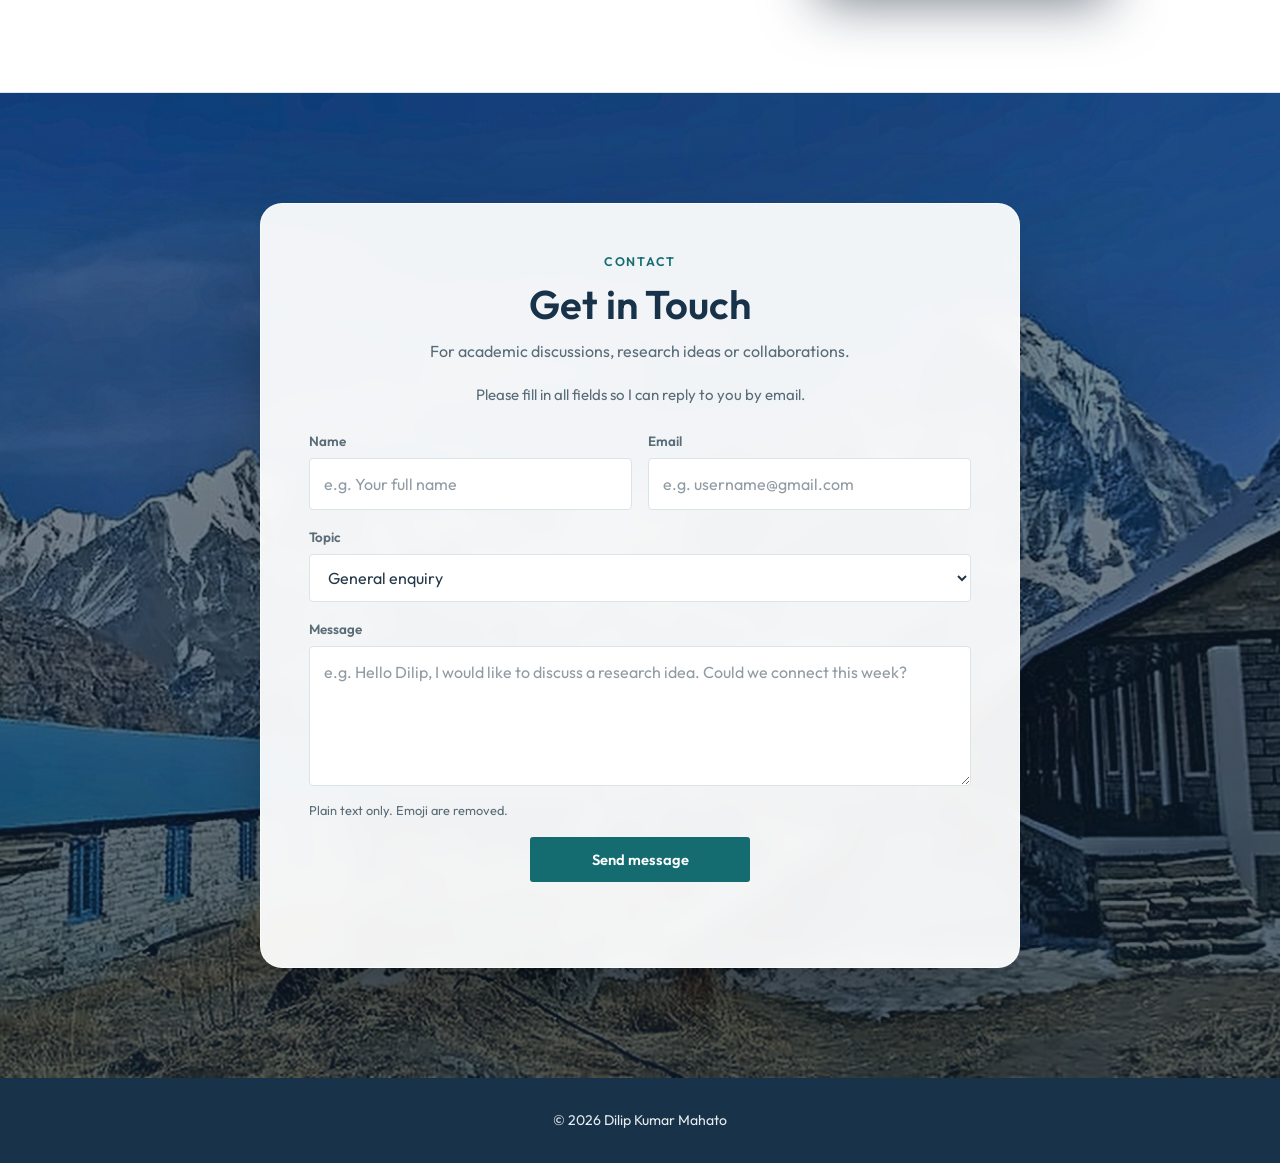
==== commit f9a4036d: "Add files via upload" ====
--- a/index.html
+++ b/index.html
@@ -2,6 +2,7 @@
 <html lang="en">
 <head>
 <meta charset="UTF-8">
+<meta name="site-version" content="2026-11-04-email-only">
 <meta name="viewport" content="width=device-width, initial-scale=1.0">
 <meta http-equiv="Content-Security-Policy" content="upgrade-insecure-requests">
 <title>Dilip Kumar Mahato</title>
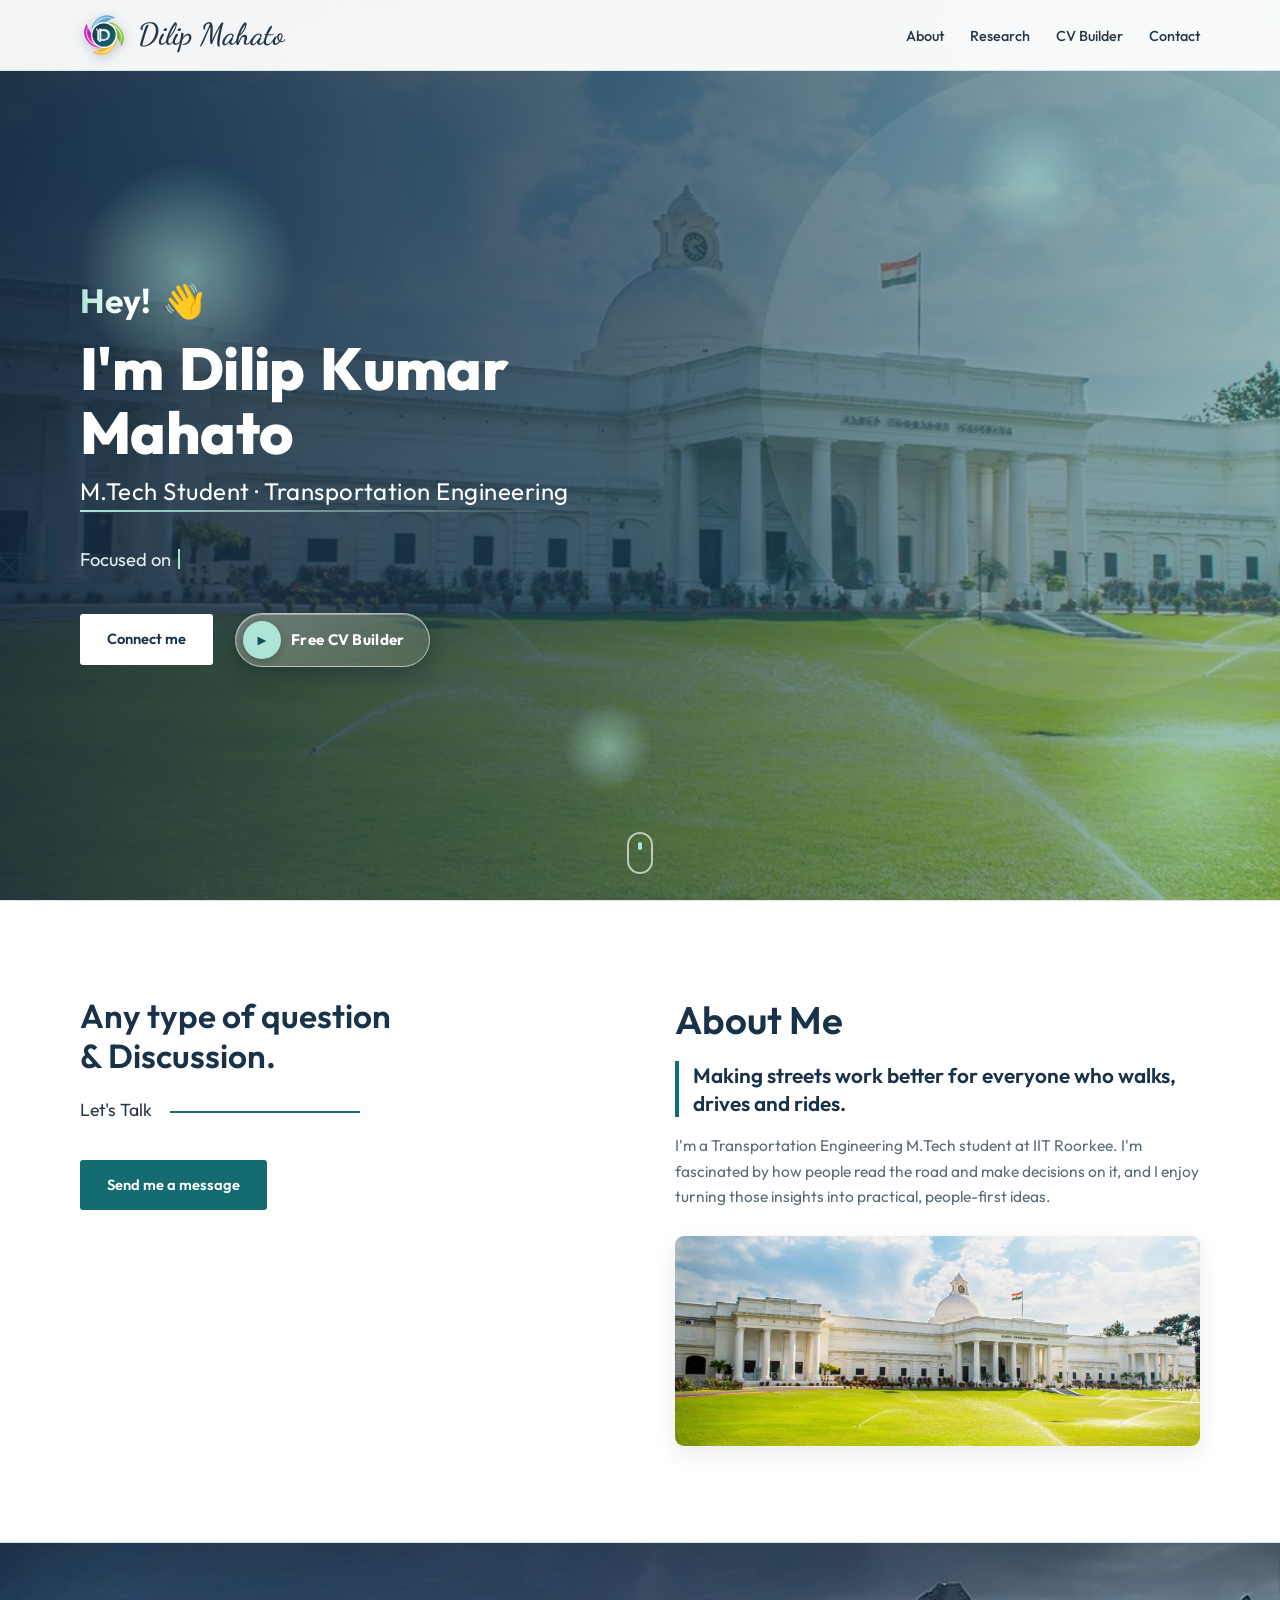
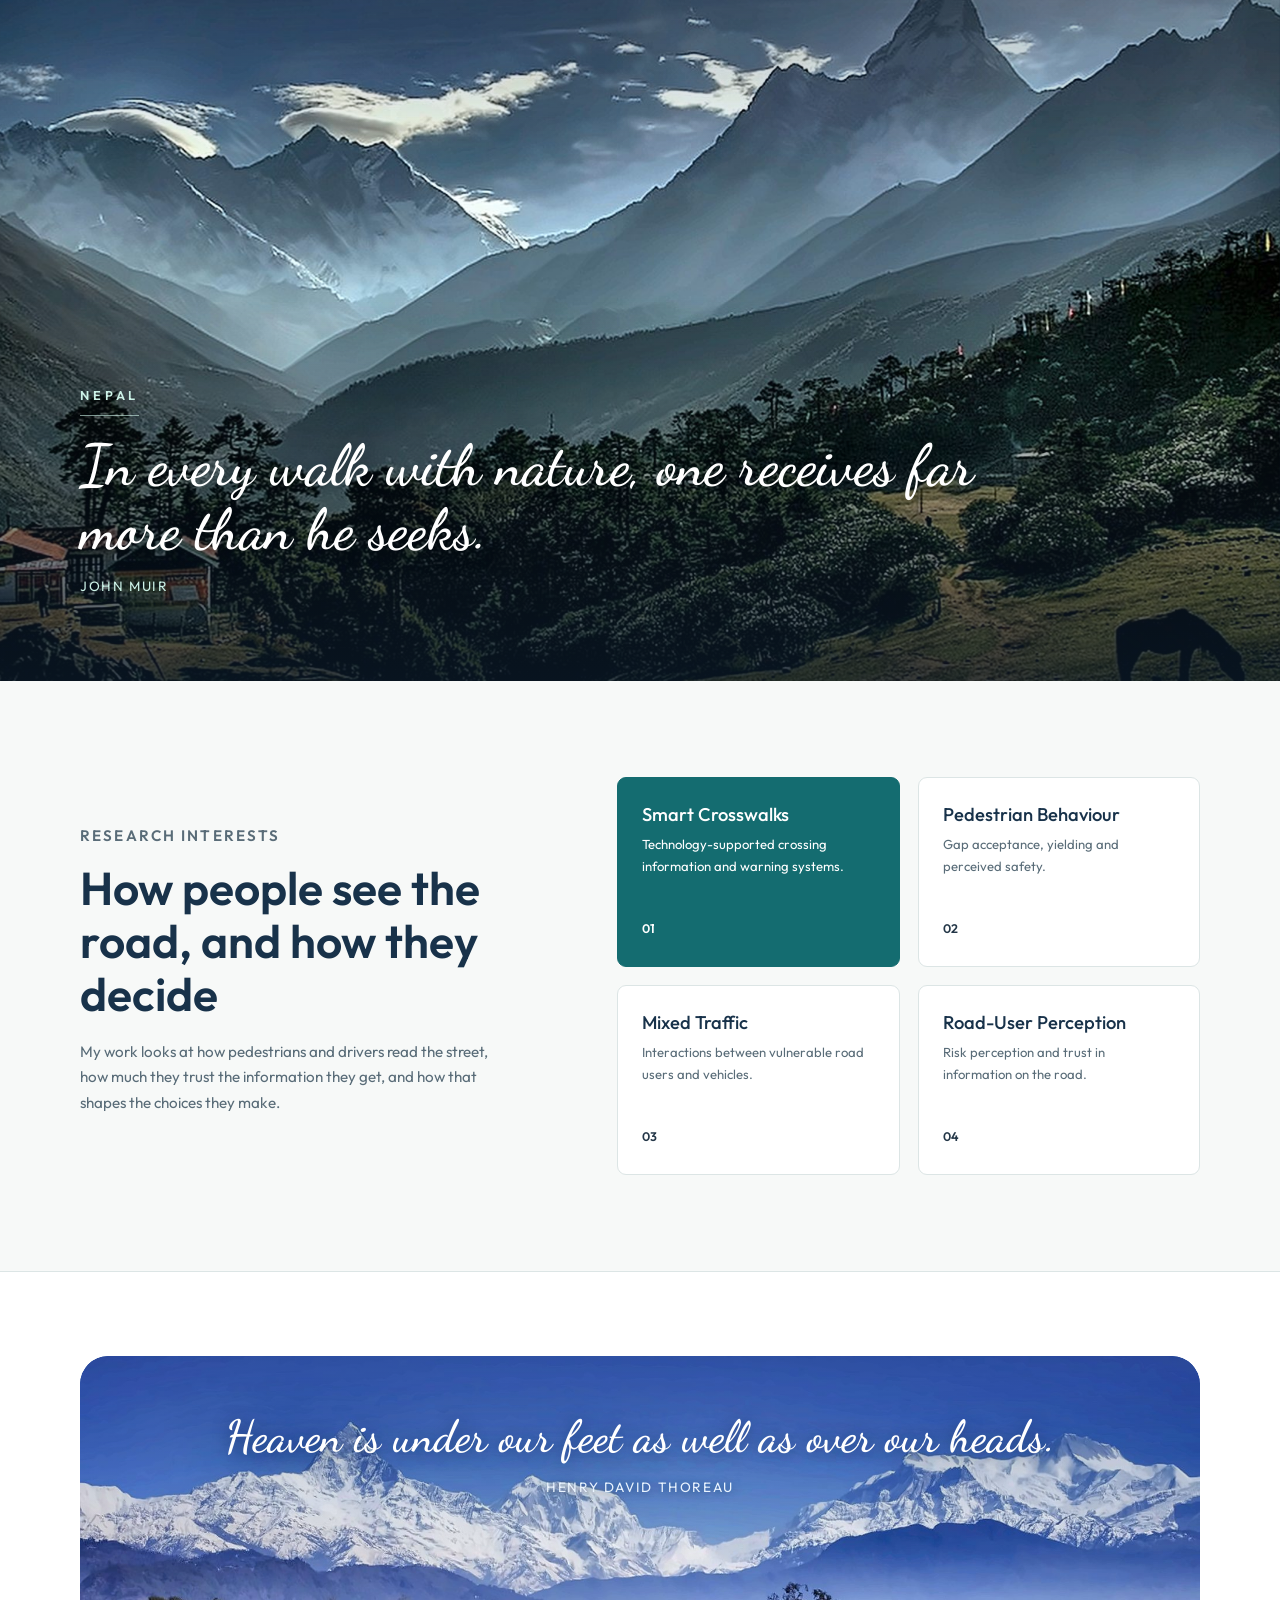
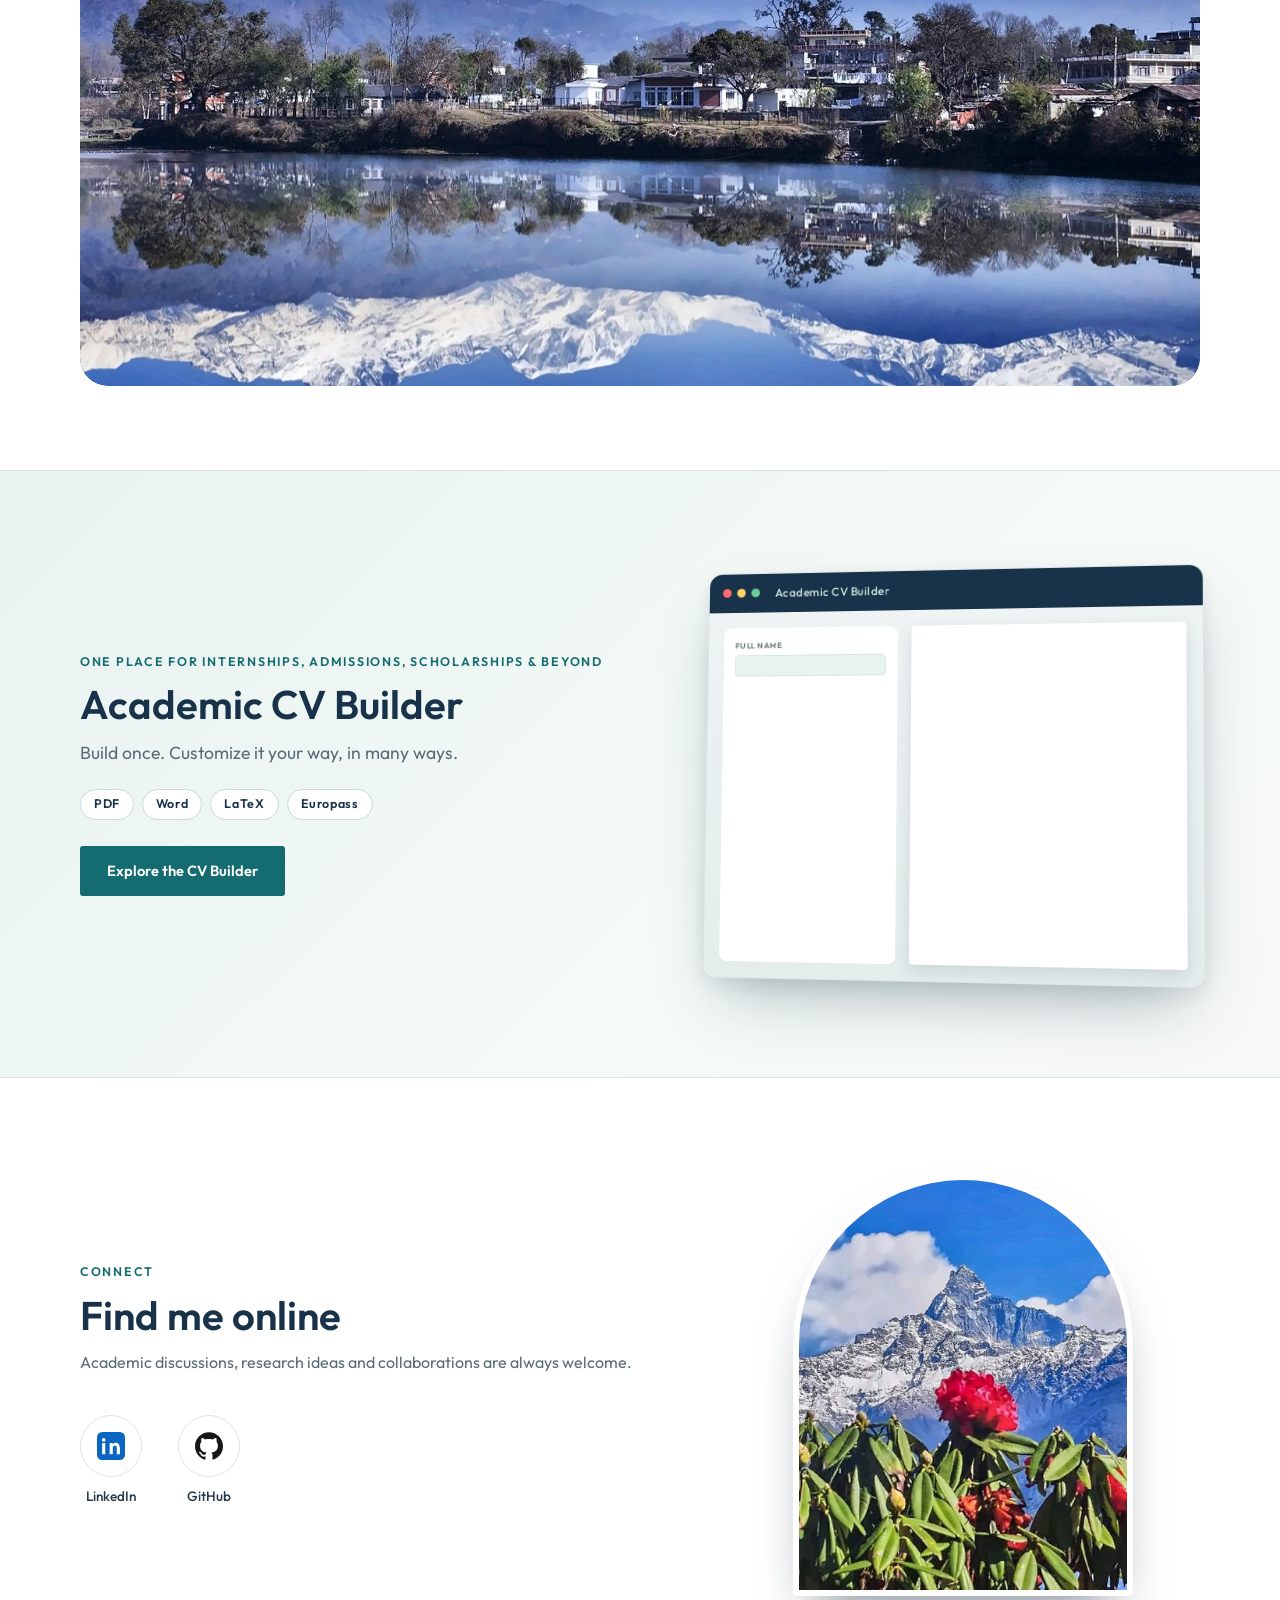
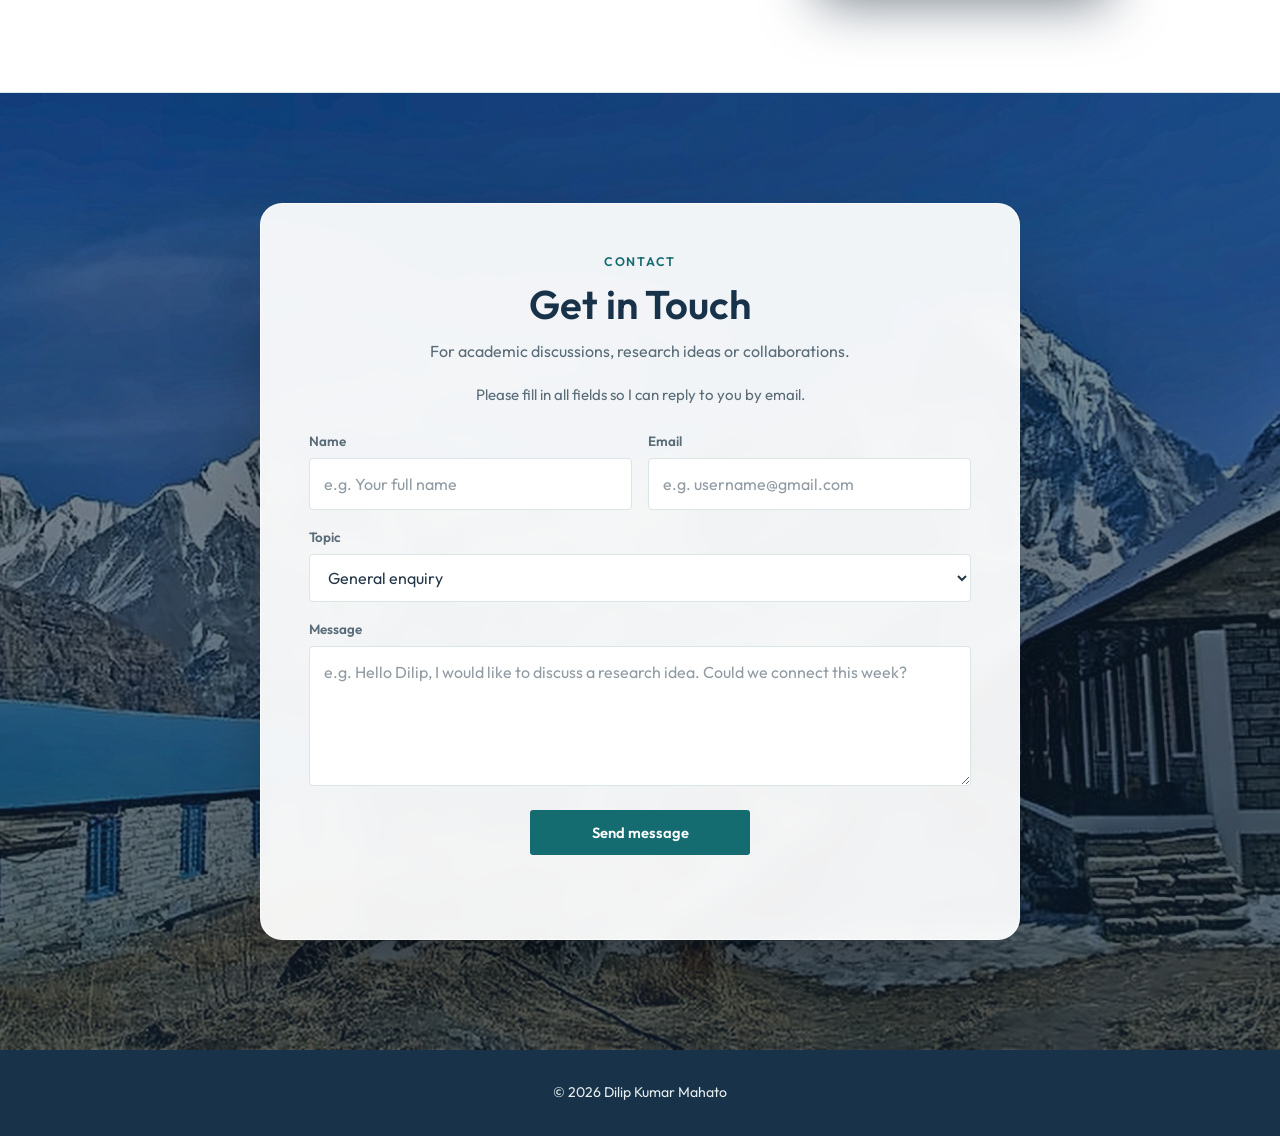
==== commit e07d2861: "Add files via upload" ====
--- a/index.html
+++ b/index.html
@@ -438,6 +438,31 @@
 #formStatus:empty { padding: 0; border: 0; background: none; }
 
 </style>
+<style id="ui-polish">
+/* Back to top: wider pill with arrow and label */
+.to-top{align-items:center;gap:8px;height:48px;width:auto;padding:0 20px 0 15px;border-radius:999px;border:1px solid rgba(255,255,255,.4);background:linear-gradient(135deg,var(--accent),#1f8f86);color:#fff;font-family:inherit;font-size:.92rem;font-weight:600;letter-spacing:.04em;line-height:1;box-shadow:0 10px 24px rgba(15,60,70,.38);transition:transform .2s,box-shadow .2s}
+.to-top:hover{transform:translateY(-3px);box-shadow:0 14px 28px rgba(15,60,70,.45)}
+.to-top svg{flex:none}
+/* Hero "Free CV Builder": shaded button */
+.hero .tour{padding:7px 24px 7px 7px;border-radius:999px;background:linear-gradient(135deg,rgba(255,255,255,.30),rgba(255,255,255,.10));border:1px solid rgba(255,255,255,.55);-webkit-backdrop-filter:blur(6px);backdrop-filter:blur(6px);box-shadow:0 8px 22px rgba(8,30,40,.38),inset 0 1px 0 rgba(255,255,255,.4);font-weight:700;font-size:.95rem;letter-spacing:.02em;color:#fff;transition:transform .2s,background .2s,box-shadow .2s}
+.hero .tour:hover{transform:translateY(-2px);color:#fff;background:linear-gradient(135deg,rgba(255,255,255,.42),rgba(255,255,255,.18));box-shadow:0 12px 26px rgba(8,30,40,.45),inset 0 1px 0 rgba(255,255,255,.5)}
+.hero .tour i{width:38px;height:38px;border:0;background:#aee4d7;color:#0f4f55;font-size:.72rem;box-shadow:0 2px 8px rgba(0,0,0,.25)}
+/* CV Builder preview: sample content instead of empty bars */
+.mock-form{gap:8px}
+.mf{display:flex;flex-direction:column;gap:3px}
+.mf small{font-size:.5rem;font-weight:700;letter-spacing:.06em;text-transform:uppercase;color:#6b7f80}
+.mf span{display:block;padding:5px 7px;border:1px solid #d7e6e3;border-radius:4px;background:var(--tint);color:#34595c;font-size:.56rem;line-height:1.2;white-space:nowrap;overflow:hidden;text-overflow:ellipsis}
+.mf-btn{margin-top:auto}
+.mf-btn span{background:var(--accent);border-color:var(--accent);color:#fff;text-align:center;font-weight:700;letter-spacing:.03em}
+.mock-page{overflow:hidden;gap:3px;padding:14px 14px 16px;font-family:Georgia,"Times New Roman",serif}
+.mp-name{height:auto;width:auto;background:none;border-radius:0;margin:0 auto;font-size:.95rem;font-weight:700;color:var(--navy);text-align:center;line-height:1.15}
+.mp-sub{height:auto;width:auto;background:none;border-radius:0;margin:0 0 5px;font-size:.5rem;color:#5d7172;text-align:center;line-height:1.3}
+.mp-h{height:auto;width:auto;background:none;border-radius:0;margin-top:5px;padding-bottom:2px;border-bottom:1px solid var(--accent);font-family:Inter,"Segoe UI",Arial,sans-serif;font-size:.5rem;font-weight:700;letter-spacing:.08em;text-transform:uppercase;color:var(--accent)}
+.mp-t{margin:0;font-size:.52rem;line-height:1.4;color:#41595b}
+.mp-row{display:flex;justify-content:space-between;gap:6px;font-size:.54rem;color:var(--navy)}
+.mp-row i{font-style:normal;color:#5d7172;white-space:nowrap}
+@media(max-width:560px){.mf span{font-size:.5rem}.mp-t,.mp-row{font-size:.47rem}.mp-name{font-size:.8rem}.mp-sub,.mp-h{font-size:.44rem}}
+</style>
 </head>
 <body>
 <svg width="0" height="0" style="position:absolute" aria-hidden="true" focusable="false">
@@ -575,8 +600,8 @@
       <img src="nepal-lake.jpg" alt="" width="1920" height="1200" loading="lazy" decoding="async">
       <figcaption class="mirror-quote">
         <blockquote>
-          <p>A journey of a thousand miles begins with a single step.</p>
-          <cite>Lao Tzu</cite>
+          <p>Heaven is under our feet as well as over our heads.</p>
+          <cite>Henry David Thoreau</cite>
         </blockquote>
       </figcaption>
     </figure>
@@ -588,9 +613,9 @@
   <div class="container reveal">
     <div class="tool-grid">
       <div class="tool-copy">
-        <p class="eyebrow">Free tool for students &amp; researchers</p>
+        <p class="eyebrow">One place for internships, admissions, scholarships &amp; beyond</p>
         <h2 class="section-title">Academic CV Builder</h2>
-        <p class="tool-lead">Applying for a PhD, a scholarship or a research post? Build a clean, application-ready CV in minutes and download it in the format you need.</p>
+        <p class="tool-lead">Build once. Customize it your way, in many ways.</p>
         <div class="formats" aria-label="Export formats"><span>PDF</span><span>Word</span><span>LaTeX</span><span>Europass</span></div>
         <div class="btn-row">
           <a class="btn btn-primary" href="tools.html">Explore the CV Builder</a>
@@ -601,12 +626,27 @@
         <div class="mock" aria-hidden="true">
           <div class="mock-bar"><i></i><i></i><i></i><b>Academic CV Builder</b></div>
           <div class="mock-body">
-            <div class="mock-form"><u></u><u class="w60"></u><u></u><u class="w80"></u><u class="w40"></u><u></u><u class="w60"></u></div>
+            <div class="mock-form">
+              <div class="mf"><small>Full name</small><span>Your Full Name</span></div>
+              <div class="mf"><small>Headline</small><span>Master's Student · Research Area</span></div>
+              <div class="mf"><small>Email</small><span>name@email.com</span></div>
+              <div class="mf"><small>Education</small><span>Degree · University</span></div>
+              <div class="mf"><small>Research</small><span>Project title and methods</span></div>
+              <div class="mf"><small>Skills</small><span>Python · GIS · Statistics</span></div>
+              <div class="mf mf-btn"><span>Download PDF</span></div>
+            </div>
             <div class="mock-page">
-              <div class="mp-name"></div><div class="mp-sub"></div>
-              <div class="mp-h"></div><div class="mp-l"></div><div class="mp-l w80"></div>
-              <div class="mp-h"></div><div class="mp-l"></div><div class="mp-l w60"></div><div class="mp-l w80"></div>
-              <div class="mp-h"></div><div class="mp-l w80"></div><div class="mp-l w40"></div>
+              <div class="mp-name">Your Full Name</div>
+              <div class="mp-sub">Master's Student · Research Area · City, Country</div>
+              <div class="mp-h">Research summary</div>
+              <p class="mp-t">Researcher interested in your topic, with experience in data analysis and modelling.</p>
+              <div class="mp-h">Education</div>
+              <div class="mp-row"><b>Master of Technology</b><i>2024 – Present</i></div>
+              <p class="mp-t">University name, Country</p>
+              <div class="mp-h">Publications</div>
+              <p class="mp-t">1. Author, A. Title of your paper. Journal, 2025.</p>
+              <div class="mp-h">Skills</div>
+              <p class="mp-t">Python · R · GIS · Statistics</p>
             </div>
           </div>
         </div>
@@ -668,7 +708,7 @@
             <option>Other</option>
           </select>
         </div>
-        <div><label for="message">Message</label><textarea id="message" name="message" placeholder="e.g. Hello Dilip, I would like to discuss a research idea. Could we connect this week?" required></textarea><small class="hint">Plain text only. Emoji are removed.</small></div>
+        <div><label for="message">Message</label><textarea id="message" name="message" placeholder="e.g. Hello Dilip, I would like to discuss a research idea. Could we connect this week?" required></textarea></div>
         <button type="submit" class="btn btn-primary" id="sendBtn">Send message</button>
         <div id="formStatus" role="status" aria-live="polite"></div>
       </form>
@@ -683,7 +723,7 @@
   </div>
 </footer>
 
-<button class="to-top" id="toTop" aria-label="Back to top">↑</button>
+<button class="to-top" id="toTop" aria-label="Back to top"><svg viewBox="0 0 24 24" width="18" height="18" aria-hidden="true"><path d="M12 19V5M5 12l7-7 7 7" fill="none" stroke="currentColor" stroke-width="2.6" stroke-linecap="round" stroke-linejoin="round"/></svg><span>Top</span></button>
 
 <script>
 /* ============ EDIT: YOUR LINKS ============
@@ -863,7 +903,7 @@
   let current = "";
   sections.forEach(s => { if (y >= s.offsetTop) current = s.id; });
   links.forEach(a => a.classList.toggle("active", a.getAttribute("href") === "#" + current));
-  toTop.style.display = window.scrollY > 600 ? "block" : "none";
+  toTop.style.display = window.scrollY > 600 ? "inline-flex" : "none";
 });
 toTop.addEventListener("click", () => window.scrollTo({ top: 0, behavior: "smooth" }));
 
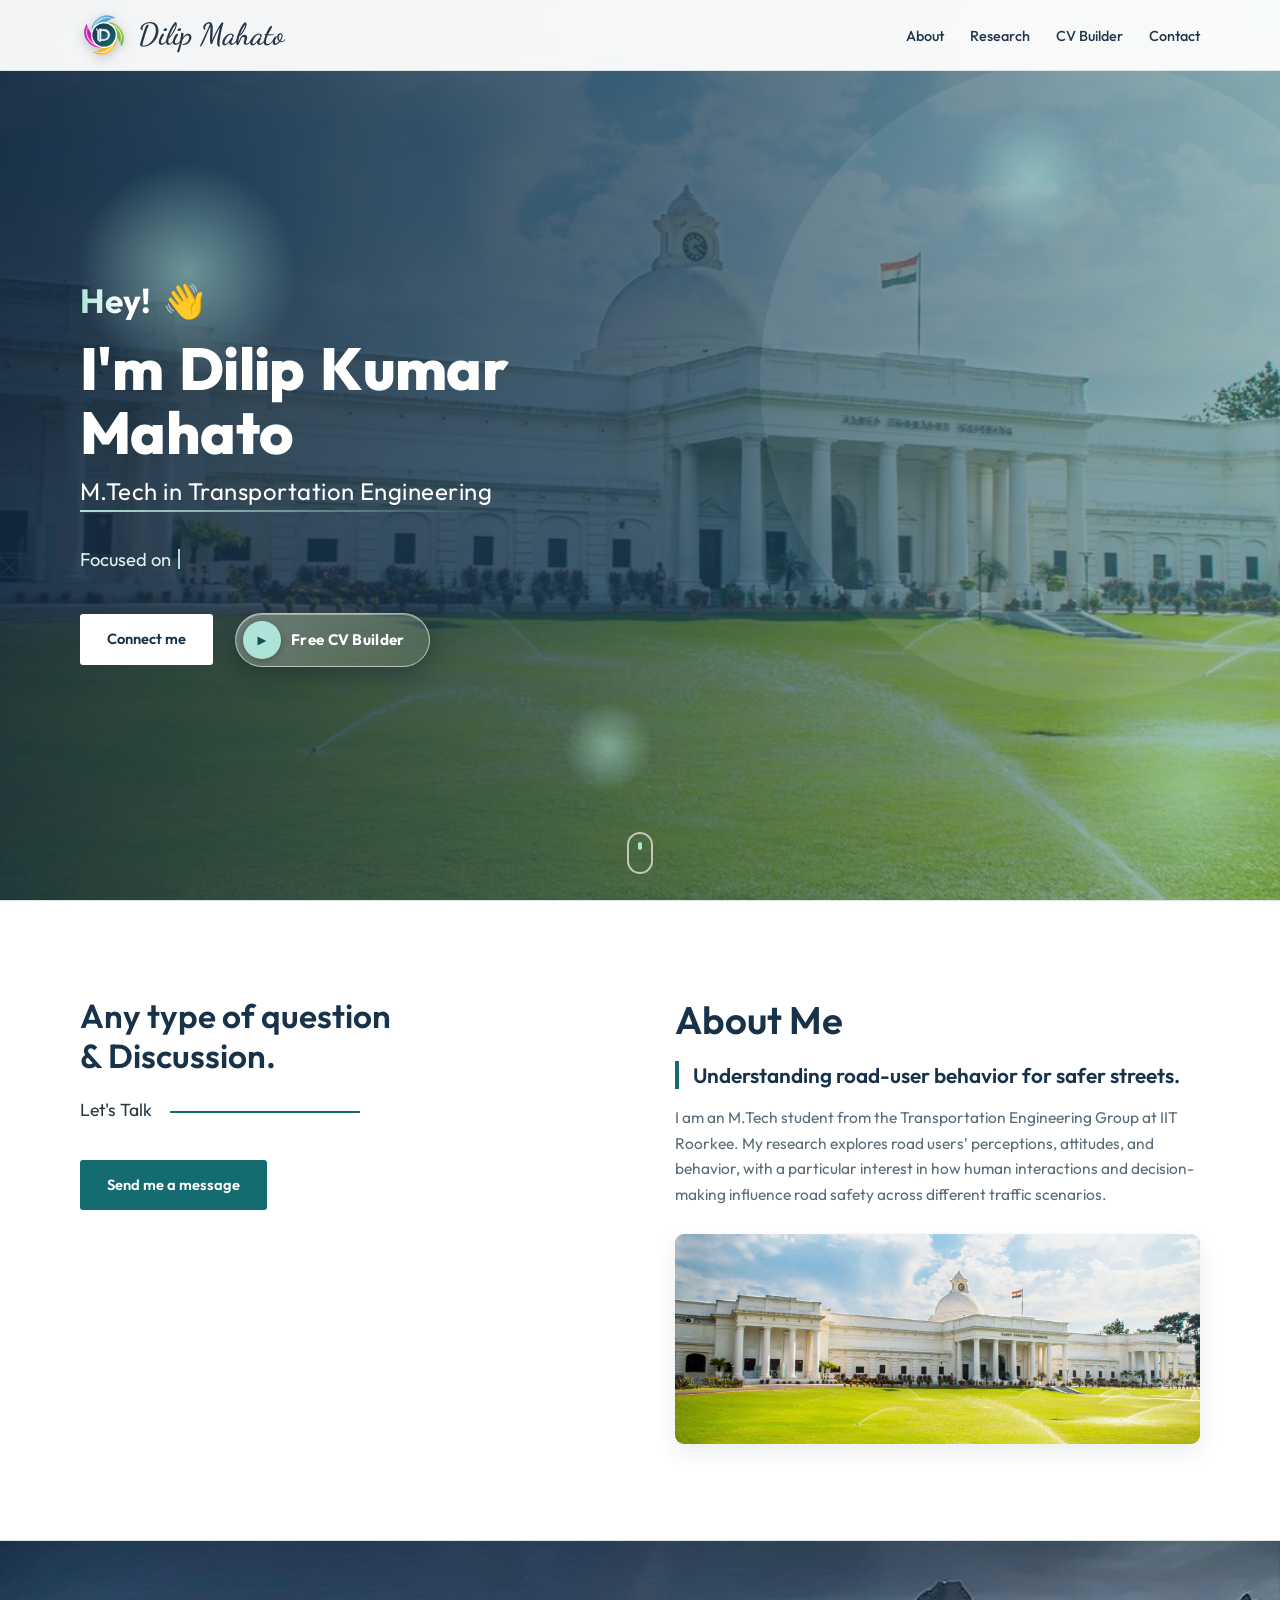
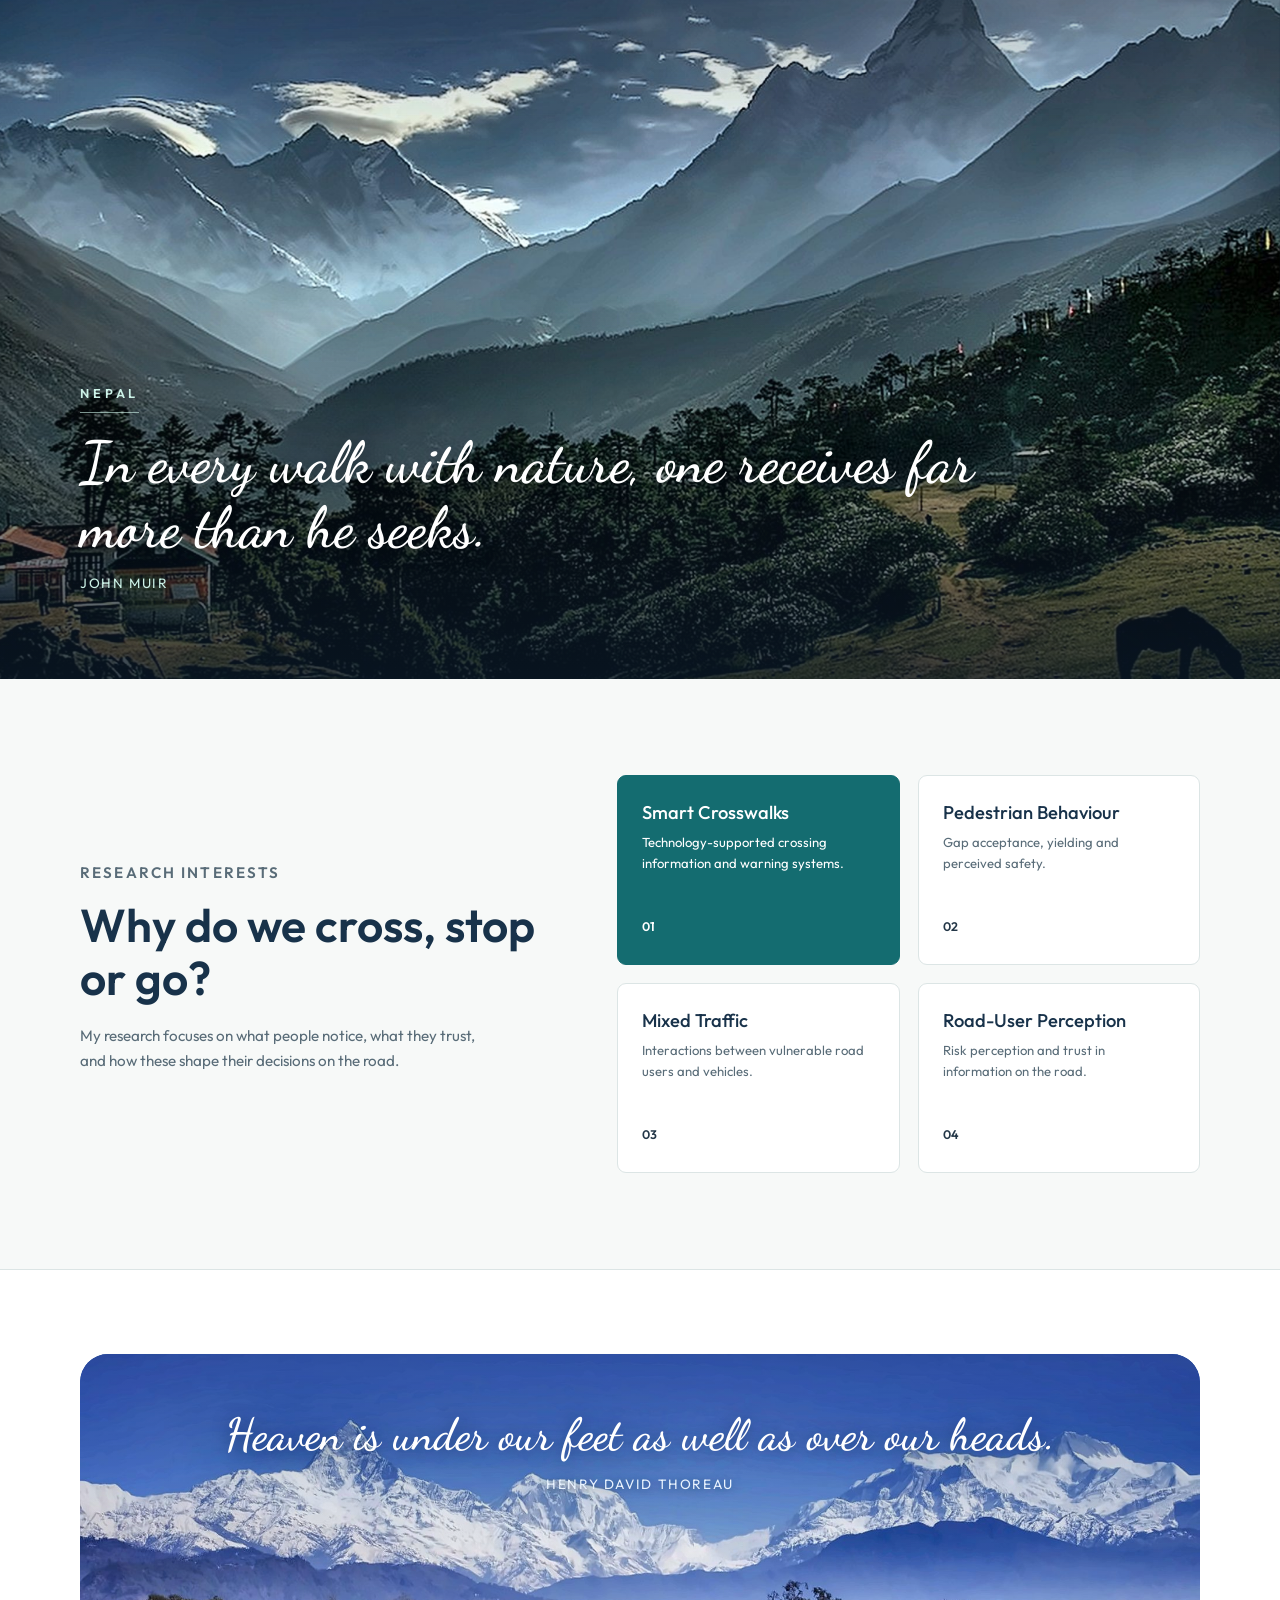
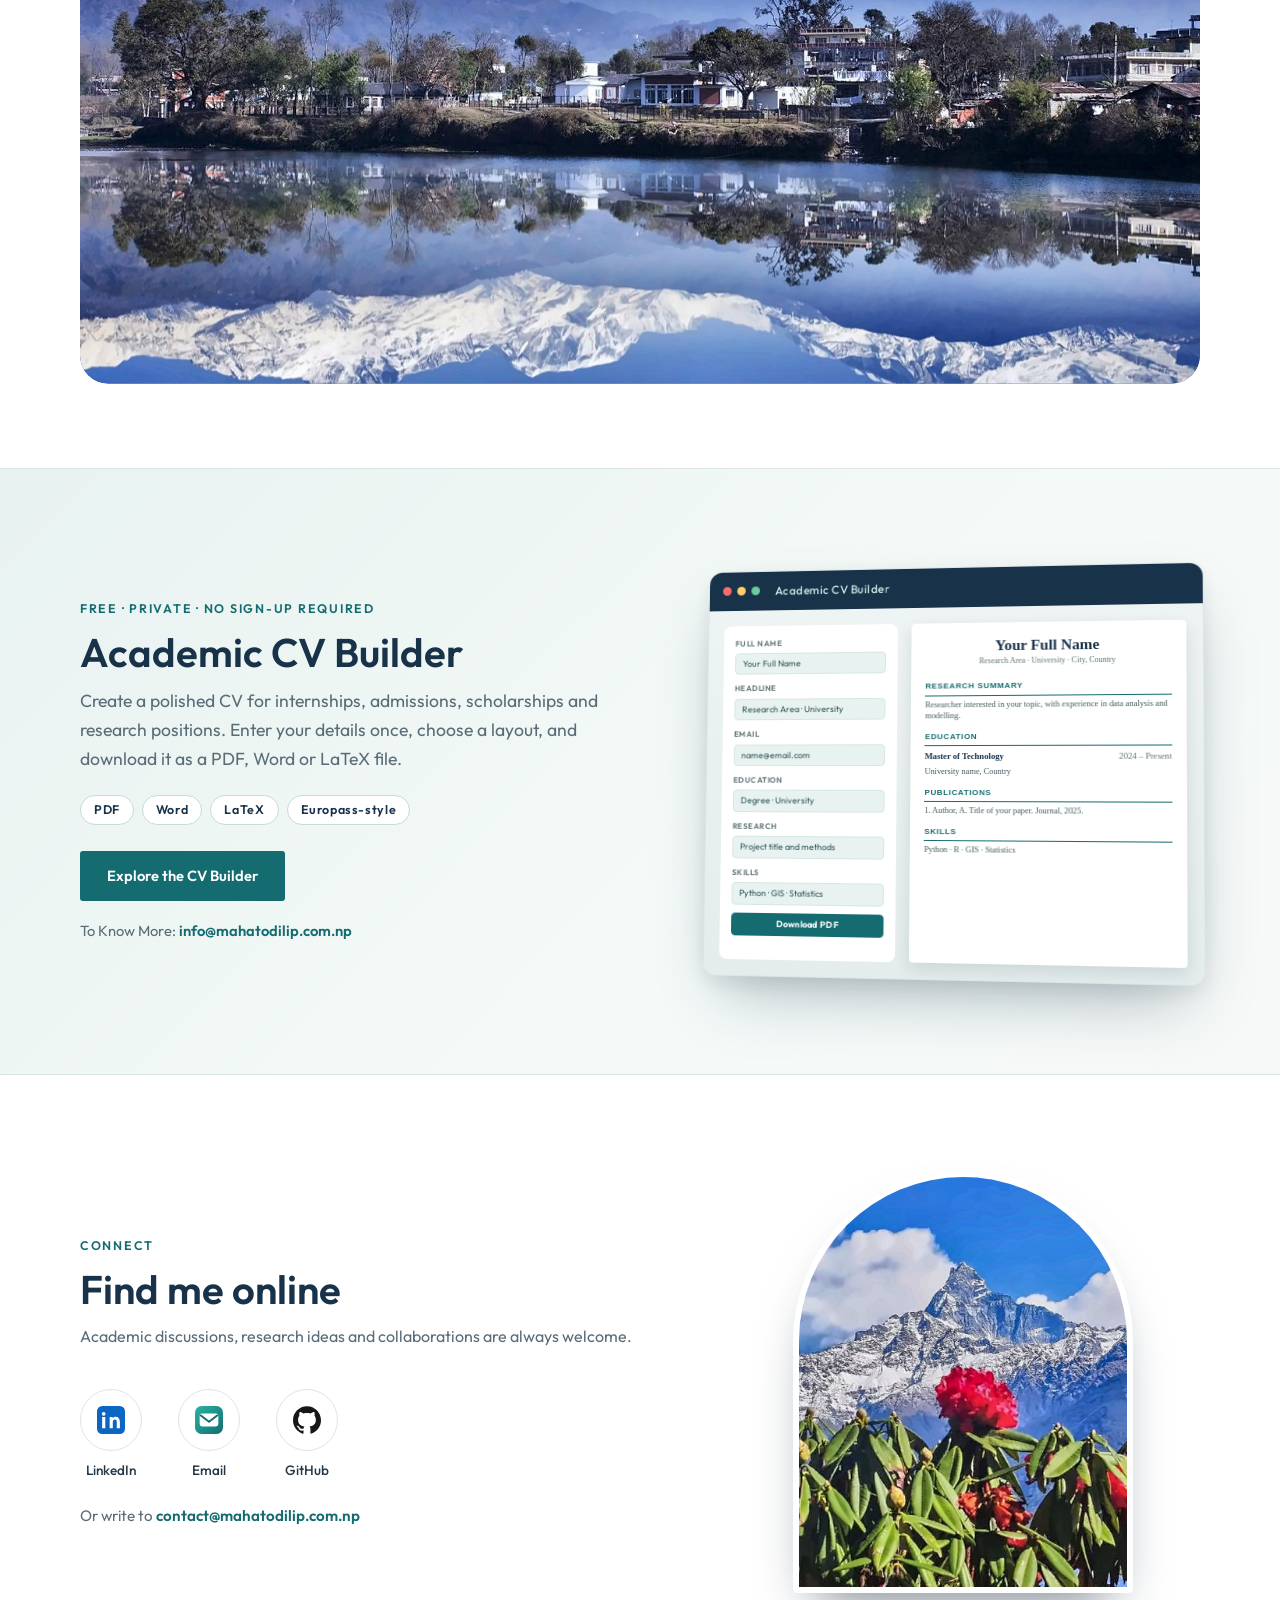
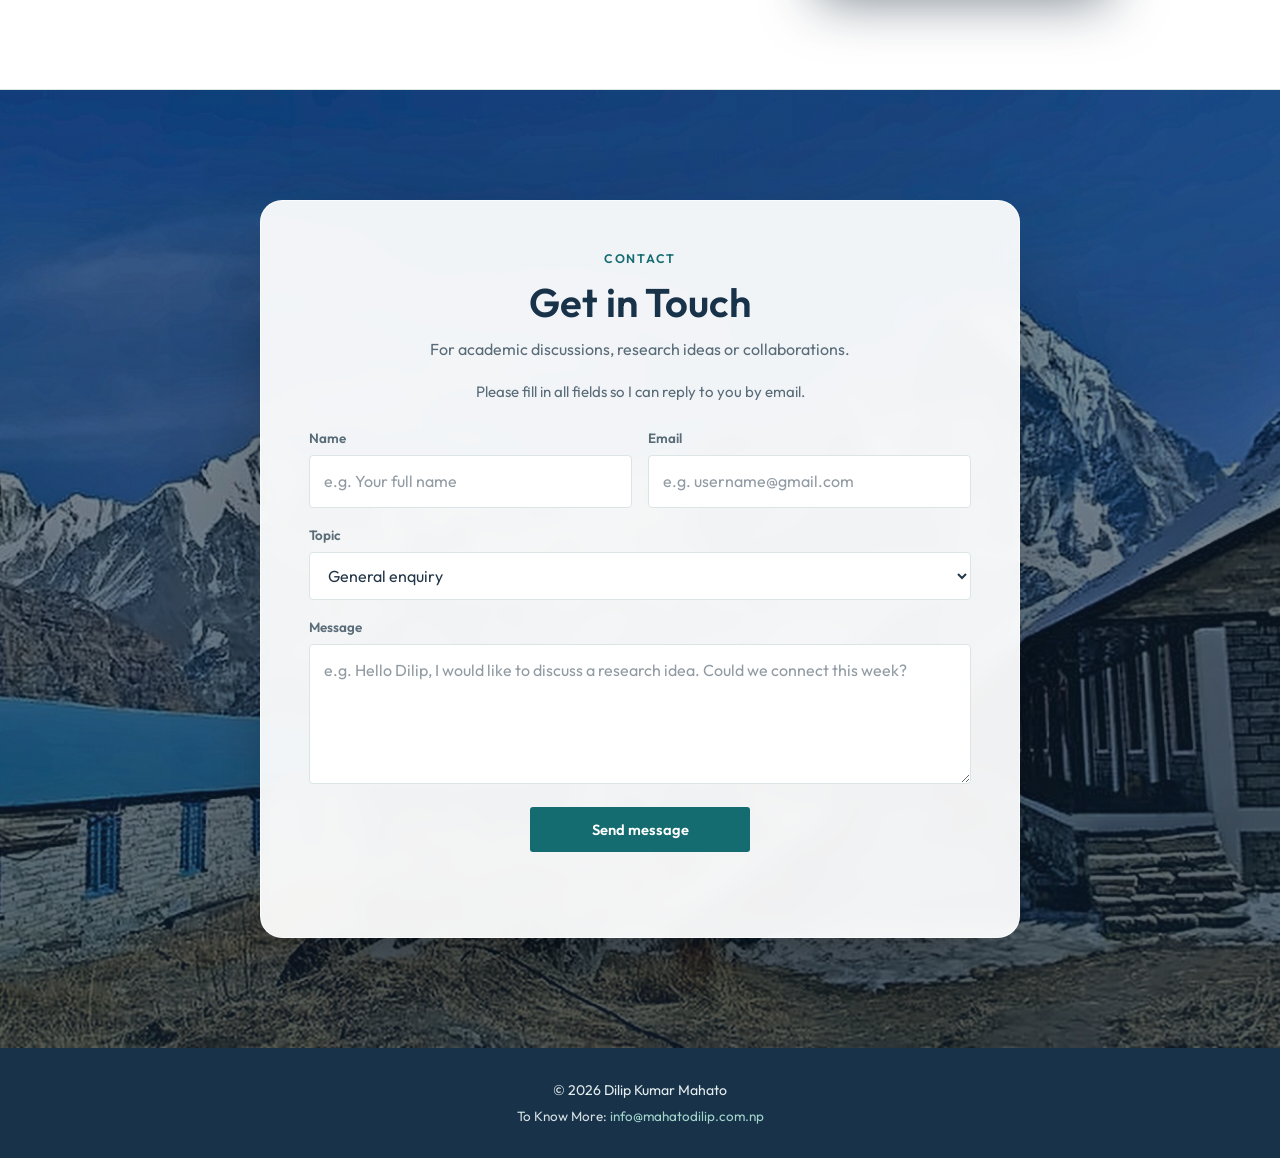
==== commit 4899b41e: "Add files via upload" ====
--- a/index.html
+++ b/index.html
@@ -462,6 +462,12 @@
 .mp-row{display:flex;justify-content:space-between;gap:6px;font-size:.54rem;color:var(--navy)}
 .mp-row i{font-style:normal;color:#5d7172;white-space:nowrap}
 @media(max-width:560px){.mf span{font-size:.5rem}.mp-t,.mp-row{font-size:.47rem}.mp-name{font-size:.8rem}.mp-sub,.mp-h{font-size:.44rem}}
+/* ui-polish end */
+/* Email links: same look as the rest of the page */
+.connect-mail{margin-top:22px;color:var(--muted);font-size:.95rem}
+.connect-mail a,.tool-mail a{font-weight:600;overflow-wrap:anywhere}
+.tool-mail{margin:18px 0 0;color:var(--muted);font-size:.92rem}
+footer .foot-mail{font-size:.84rem;opacity:.92}
 </style>
 </head>
 <body>
@@ -477,6 +483,7 @@
     <path fill="#c62828" d="M3 12.298V16.2l10 7.5V11.2L9.876 8.859C9.132 8.301 8.228 8 7.298 8 4.924 8 3 9.924 3 12.298z"/>
     <path fill="#fbc02d" d="M45 12.298V16.2l-10 7.5V11.2l3.124-2.341C38.868 8.301 39.772 8 40.702 8 43.076 8 45 9.924 45 12.298z"/>
   </symbol>
+  <symbol id="ico-mail" viewBox="0 0 24 24"><defs><linearGradient id="mailg" x1="0" y1="0" x2="1" y2="1"><stop offset="0" stop-color="#27b5a5"/><stop offset="1" stop-color="#146c70"/></linearGradient></defs><rect width="24" height="24" rx="5.5" fill="url(#mailg)"/><rect x="4" y="6.4" width="16" height="11.2" rx="2.1" fill="#fff"/><path d="M5 8.1l7 5.4 7-5.4" fill="none" stroke="#146c70" stroke-width="1.7" stroke-linecap="round" stroke-linejoin="round"/></symbol>
   <symbol id="ico-phone" viewBox="0 0 24 24">
     <path fill="#1976d2" d="M6.62 10.79a15.05 15.05 0 006.59 6.59l2.2-2.2a1 1 0 011.02-.24 11.36 11.36 0 003.58.57 1 1 0 011 1V20a1 1 0 01-1 1A17 17 0 013 4a1 1 0 011-1h3.5a1 1 0 011 1c0 1.25.2 2.45.57 3.57a1 1 0 01-.25 1.02l-2.2 2.2z"/>
   </symbol>
@@ -513,7 +520,7 @@
       <div>
         <p class="hello"><span class="hey">Hey!</span> <span class="wave" aria-hidden="true">👋</span></p>
         <h1 id="heroName" aria-label="I'm Dilip Kumar Mahato">I'm Dilip Kumar Mahato</h1>
-        <h2 class="role">M.Tech Student · Transportation Engineering</h2>
+        <h2 class="role">M.Tech in Transportation Engineering</h2>
         <p class="focus-line">Focused on <span id="typed" class="typed"></span><span class="caret" aria-hidden="true"></span></p>
         <div class="btn-row">
           <a href="#contact" class="btn btn-primary">Connect me</a>
@@ -537,8 +544,8 @@
 
       <div class="about">
         <h2>About Me</h2>
-        <p class="about-lead">Making streets work better for everyone who walks, drives and rides.</p>
-        <p>I'm a Transportation Engineering M.Tech student at IIT Roorkee. I'm fascinated by how people read the road and make decisions on it, and I enjoy turning those insights into practical, people-first ideas.</p>
+        <p class="about-lead">Understanding road-user behavior for safer streets.</p>
+        <p>I am an M.Tech student from the Transportation Engineering Group at IIT Roorkee. My research explores road users' perceptions, attitudes, and behavior, with a particular interest in how human interactions and decision-making influence road safety across different traffic scenarios.</p>
         <figure class="campus" role="img" aria-label="James Thomason Building, IIT Roorkee"></figure>
       </div>
     </div>
@@ -565,10 +572,9 @@
     <div class="focus-grid">
       <div class="focus-text">
         <p class="eyebrow">Research interests</p>
-        <h2 class="big">How people see the road, and how they decide</h2>
+        <h2 class="big">Why do we cross, stop or go?</h2>
         <p>
-          My work looks at how pedestrians and drivers read the street, how much they trust the information
-          they get, and how that shapes the choices they make.
+          My research focuses on what people notice, what they trust, and how these shape their decisions on the road.
         </p>
       </div>
       <div class="cards-2">
@@ -613,13 +619,14 @@
   <div class="container reveal">
     <div class="tool-grid">
       <div class="tool-copy">
-        <p class="eyebrow">One place for internships, admissions, scholarships &amp; beyond</p>
+        <p class="eyebrow">Free · Private · No sign-up required</p>
         <h2 class="section-title">Academic CV Builder</h2>
-        <p class="tool-lead">Build once. Customize it your way, in many ways.</p>
-        <div class="formats" aria-label="Export formats"><span>PDF</span><span>Word</span><span>LaTeX</span><span>Europass</span></div>
+        <p class="tool-lead">Create a polished CV for internships, admissions, scholarships and research positions. Enter your details once, choose a layout, and download it as a PDF, Word or LaTeX file.</p>
+        <div class="formats" aria-label="Export formats"><span>PDF</span><span>Word</span><span>LaTeX</span><span>Europass-style</span></div>
         <div class="btn-row">
           <a class="btn btn-primary" href="tools.html">Explore the CV Builder</a>
         </div>
+        <p class="tool-mail">To Know More: <a href="#contact" data-mail="info" data-mail-text data-subject="To know more about the CV Builder">info</a></p>
       </div>
 
       <a class="tool-visual" href="tools.html" aria-label="Explore the CV Builder">
@@ -628,7 +635,7 @@
           <div class="mock-body">
             <div class="mock-form">
               <div class="mf"><small>Full name</small><span>Your Full Name</span></div>
-              <div class="mf"><small>Headline</small><span>Master's Student · Research Area</span></div>
+              <div class="mf"><small>Headline</small><span>Research Area · University</span></div>
               <div class="mf"><small>Email</small><span>name@email.com</span></div>
               <div class="mf"><small>Education</small><span>Degree · University</span></div>
               <div class="mf"><small>Research</small><span>Project title and methods</span></div>
@@ -637,7 +644,7 @@
             </div>
             <div class="mock-page">
               <div class="mp-name">Your Full Name</div>
-              <div class="mp-sub">Master's Student · Research Area · City, Country</div>
+              <div class="mp-sub">Research Area · University · City, Country</div>
               <div class="mp-h">Research summary</div>
               <p class="mp-t">Researcher interested in your topic, with experience in data analysis and modelling.</p>
               <div class="mp-h">Education</div>
@@ -675,7 +682,9 @@
       <!-- LinkedIn and the message form are fixed; the other icons are added by js/script.js (LINKS) only when a link is set -->
       <div class="connect-icons" id="connectIcons">
         <a class="connect-icon" href="https://www.linkedin.com/in/mahatodilip07/" target="_blank" rel="noopener" aria-label="LinkedIn"><span class="ic brand"><svg aria-hidden="true"><use href="#ico-linkedin"/></svg></span><em>LinkedIn</em></a>
+        <a class="connect-icon" href="#contact" data-mail="contact" data-subject="Hello Dilip" aria-label="Email"><span class="ic brand"><svg aria-hidden="true"><use href="#ico-mail"/></svg></span><em>Email</em></a>
       </div>
+      <p class="connect-mail">Or write to <a href="#contact" data-mail="contact" data-mail-text data-subject="Hello Dilip">contact</a></p>
     </div>
     <figure class="bloom rise">
       <span class="petal p1" aria-hidden="true"></span><span class="petal p2" aria-hidden="true"></span><span class="petal p3" aria-hidden="true"></span><span class="petal p4" aria-hidden="true"></span><span class="petal p5" aria-hidden="true"></span>
@@ -720,6 +729,7 @@
 <footer>
   <div class="container">
     <p>© <span id="year"></span> Dilip Kumar Mahato</p>
+    <p class="foot-mail">To Know More: <a href="#tools" data-mail="info" data-mail-text data-subject="To know more">info</a></p>
   </div>
 </footer>
 
@@ -742,16 +752,18 @@
    { title: "My first post", date: "12 Jan 2027", summary: "One or two lines.", url: "https://..." } */
 const BLOG_POSTS = [];
 
-/* ============ EDIT: CONTACT FORM -> YOUR EMAIL ============
-   Messages from the form are emailed to you through Formspree (free). Your email address is never shown on the site.
-   1. Create a free account at https://formspree.io and click "New form".
-   2. Enter the email address where you want to receive messages (you set it there, not in this file).
-   3. Copy the form ID from the form's link (https://formspree.io/f/xyzabcde  ->  xyzabcde) and paste it below.
-   4. Formspree sends you a confirmation email the first time. Click it once.
-   Until an ID is set, the form just shows a short notice and does not send anything.
-   Planned inboxes (not active yet): info@mahatodilip.com.np, contact@mahatodilip.com.np, admin@mahatodilip.com.np
-   When one is ready, use it as the receiving address in Formspree. Messages are only ever sent by email. */
-const FORMSPREE_ID = "YOUR_FORM_ID";
+/* ============ CONTACT: EMAIL ADDRESSES + FORM DELIVERY ============
+   The two addresses are assembled here, so they are not written as plain text in the page (this stops most spam programs).
+   Every element marked data-mail="contact" or data-mail="info" gets its full address and a mailto link automatically.
+   Form messages are delivered to contact@ by FormSubmit (formsubmit.co, free, no account needed).
+   First time only: after the first message is sent, FormSubmit emails an activation link to contact@. Click it once and the form is live. */
+const MAIL = { contact: ["contact", "mahatodilip.com.np"], info: ["info", "mahatodilip.com.np"] };
+const mailAddr = k => MAIL[k].join("@");
+document.querySelectorAll("[data-mail]").forEach(el => {
+  const addr = mailAddr(el.dataset.mail);
+  if (el.tagName === "A") el.href = "mailto:" + addr + (el.dataset.subject ? "?subject=" + encodeURIComponent(el.dataset.subject) : "");
+  if (el.hasAttribute("data-mail-text")) el.textContent = addr;
+});
 
 /* ---------- Hero: letter-by-letter name ---------- */
 (function () {
@@ -917,9 +929,16 @@
   if (withLinkedIn) {
     const a = document.createElement("a");
     a.href = "https://www.linkedin.com/in/mahatodilip07/"; a.target = "_blank"; a.rel = "noopener"; a.textContent = "LinkedIn";
-    statusEl.append(" ", a, ".");
+    const m = document.createElement("a");
+    m.href = "mailto:" + mailAddr("contact"); m.textContent = mailAddr("contact");
+    statusEl.append(" ", a, " or ", m, ".");
   }
 }
+
+/* Basic protection: hidden trap field, too-fast sends, one message per minute, link limit, disposable email addresses blocked */
+const FORM_OPENED = Date.now();
+const DISPOSABLE = ["mailinator.com","guerrillamail.com","guerrillamail.net","sharklasers.com","grr.la","10minutemail.com","10minutemail.net","tempmail.com","temp-mail.org","temp-mail.io","tempmailo.com","tempail.com","yopmail.com","yopmail.net","trashmail.com","trashmail.net","getnada.com","nada.email","dispostable.com","maildrop.cc","throwawaymail.com","fakeinbox.com","mintemail.com","mohmal.com","emailondeck.com","mailnesia.com","spamgourmet.com","burnermail.io","moakt.com","mytemp.email","tmpmail.org","tmpmail.net","discard.email","fakemail.net","inboxkitten.com","mailcatch.com","33mail.com","anonaddy.me","jetable.org","dropmail.me","emailfake.com","crazymailing.com","harakirimail.com","spambox.us","trbvm.com","owlymail.com"];
+const isDisposable = d => DISPOSABLE.some(x => d === x || d.endsWith("." + x));
 
 form.addEventListener("submit", async e => {
   e.preventDefault();
@@ -927,21 +946,45 @@
   if (data.get("_gotcha")) return;
   const name = (data.get("name") || "").trim();
   const email = (data.get("email") || "").trim();
+  const topic = data.get("topic") || "General enquiry";
   const message = (data.get("message") || "").trim();
-  if (!name || !message || !/^\S+@\S+\.\S+$/.test(email)) {
+  if (!name || !message || !/^[^\s@<>]+@[^\s@<>]+\.[A-Za-z]{2,}$/.test(email)) {
     setStatus("Please enter your name, a valid email and a message.", false);
     return;
   }
-  if (!FORMSPREE_ID || FORMSPREE_ID === "YOUR_FORM_ID") {
-    // Email service not connected yet: send nothing, keep the visitor's text so it isn't lost
-    setStatus("Thank you for writing! The email link for this form is still being set up, so your message has not been delivered yet. For now, please reach me on", "info", true);
+  if (isDisposable(email.split("@")[1].toLowerCase())) {
+    setStatus("Please use your own permanent email address. Temporary or disposable addresses are not accepted.", false);
     return;
   }
+  if (message.length < 15) { setStatus("Please write a little more so I can understand your message.", false); return; }
+  if (message.length > 3000) { setStatus("Your message is too long. Please keep it under 3000 characters.", false); return; }
+  if ((message.match(/https?:\/\/|www\./gi) || []).length > 2) { setStatus("Please include no more than two links in your message.", false); return; }
+  if (Date.now() - FORM_OPENED < 4000) { setStatus("Please check your message once more, then press Send message.", "info"); return; }
+  let last = 0; try { last = Number(localStorage.getItem("lastMessageAt") || 0); } catch (err) {}
+  if (Date.now() - last < 60000) { setStatus("Your last message was sent a moment ago. Please wait a minute before sending another.", "info"); return; }
+
+  const payload = new FormData();
+  payload.append("name", name);
+  payload.append("email", email);
+  payload.append("topic", topic);
+  payload.append("message", message);
+  payload.append("_subject", "Website message: " + topic + " (" + name + ")");
+  payload.append("_template", "table");
+  payload.append("_captcha", "false");
+  payload.append("_honey", "");
+  if (topic === "CV Builder feedback") payload.append("_cc", mailAddr("info"));
+
   sendBtn.disabled = true; sendBtn.textContent = "Sending...";
   try {
-    const res = await fetch("https://formspree.io/f/" + FORMSPREE_ID, { method: "POST", body: data, headers: { Accept: "application/json" } });
-    if (res.ok) { setStatus("Thank you! Your message has been sent. I will get back to you soon.", true); form.reset(); }
-    else { setStatus("Something went wrong, so your message was not sent. Please try again, or reach me on", false, true); }
+    const res = await fetch("https://formsubmit.co/ajax/" + mailAddr("contact"), { method: "POST", body: payload, headers: { Accept: "application/json" } });
+    const out = await res.json().catch(() => ({}));
+    if (res.ok && String(out.success) === "true") {
+      setStatus("Thank you! Your message has been sent. I will get back to you soon.", true);
+      form.reset();
+      try { localStorage.setItem("lastMessageAt", String(Date.now())); } catch (err) {}
+    } else {
+      setStatus("Something went wrong, so your message was not sent. Please try again, or reach me on", false, true);
+    }
   } catch (err) {
     setStatus("Network error, so your message was not sent. Please try again, or reach me on", false, true);
   }
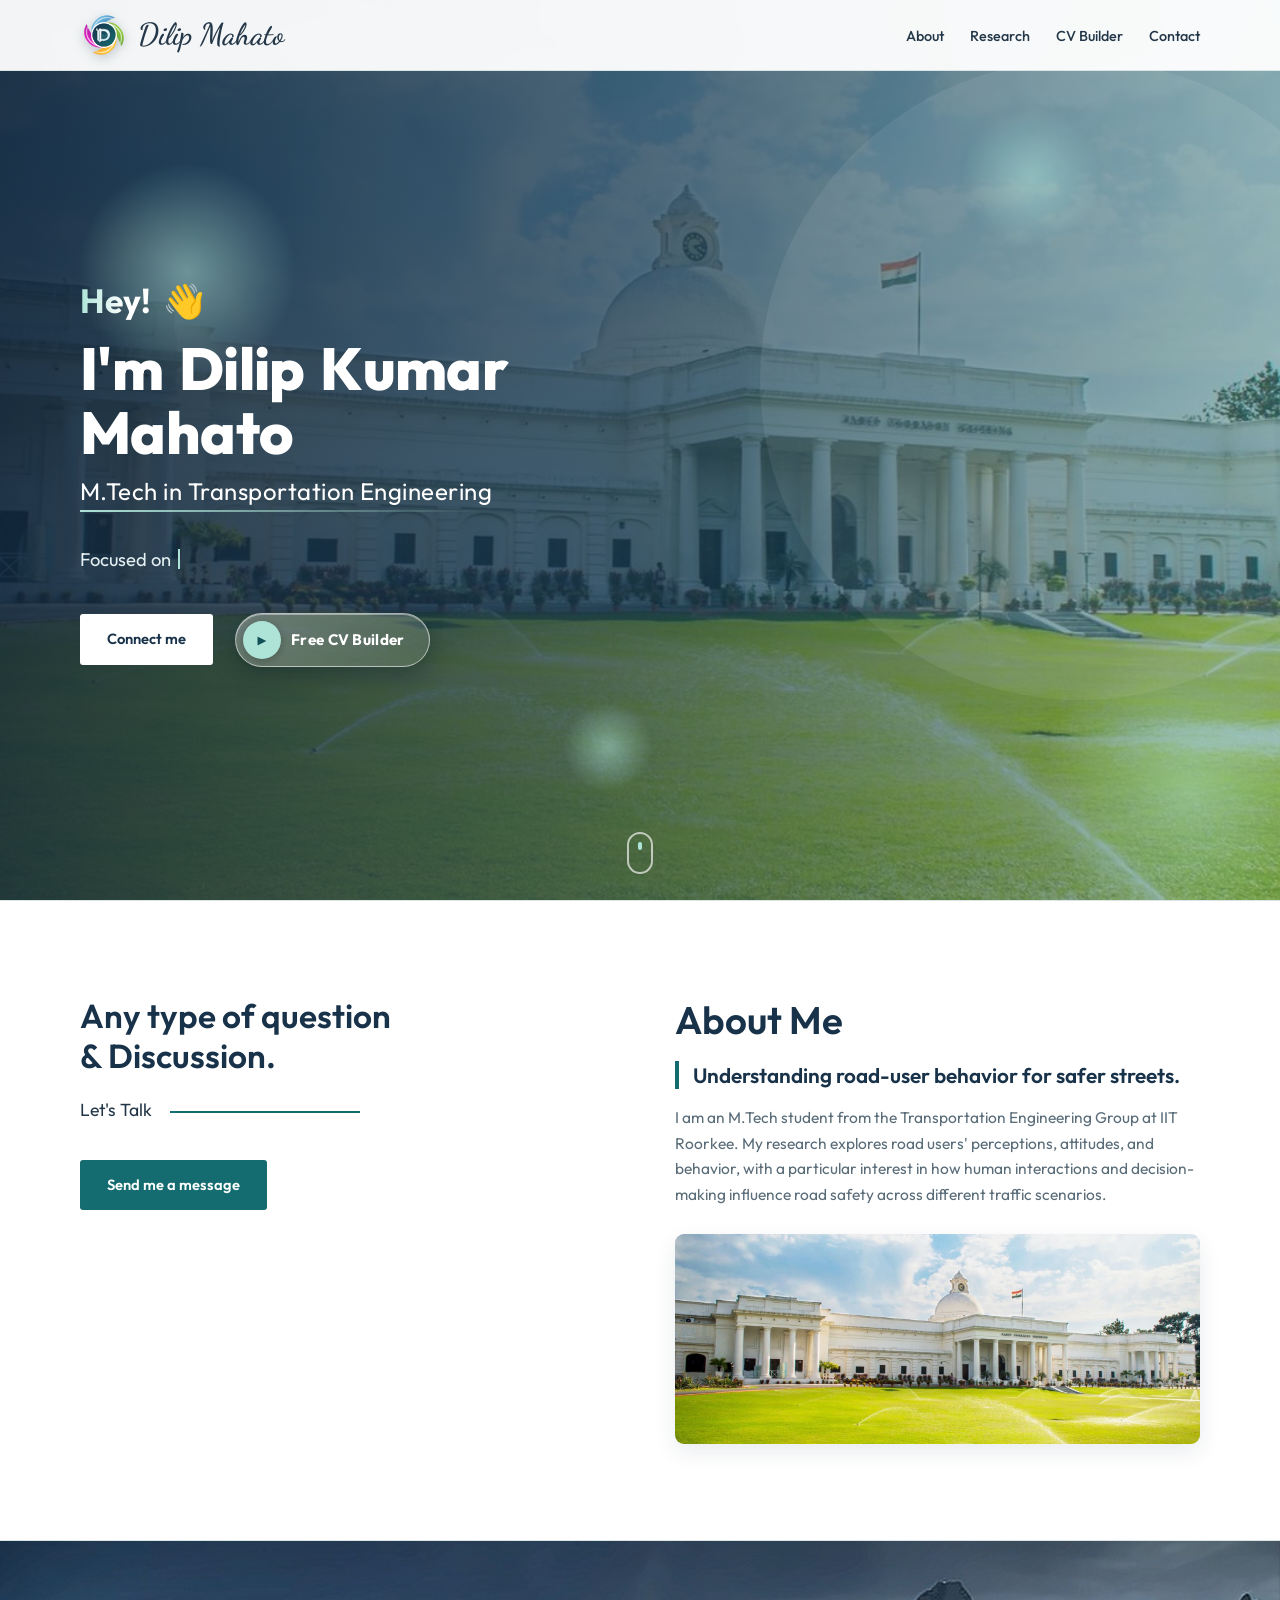
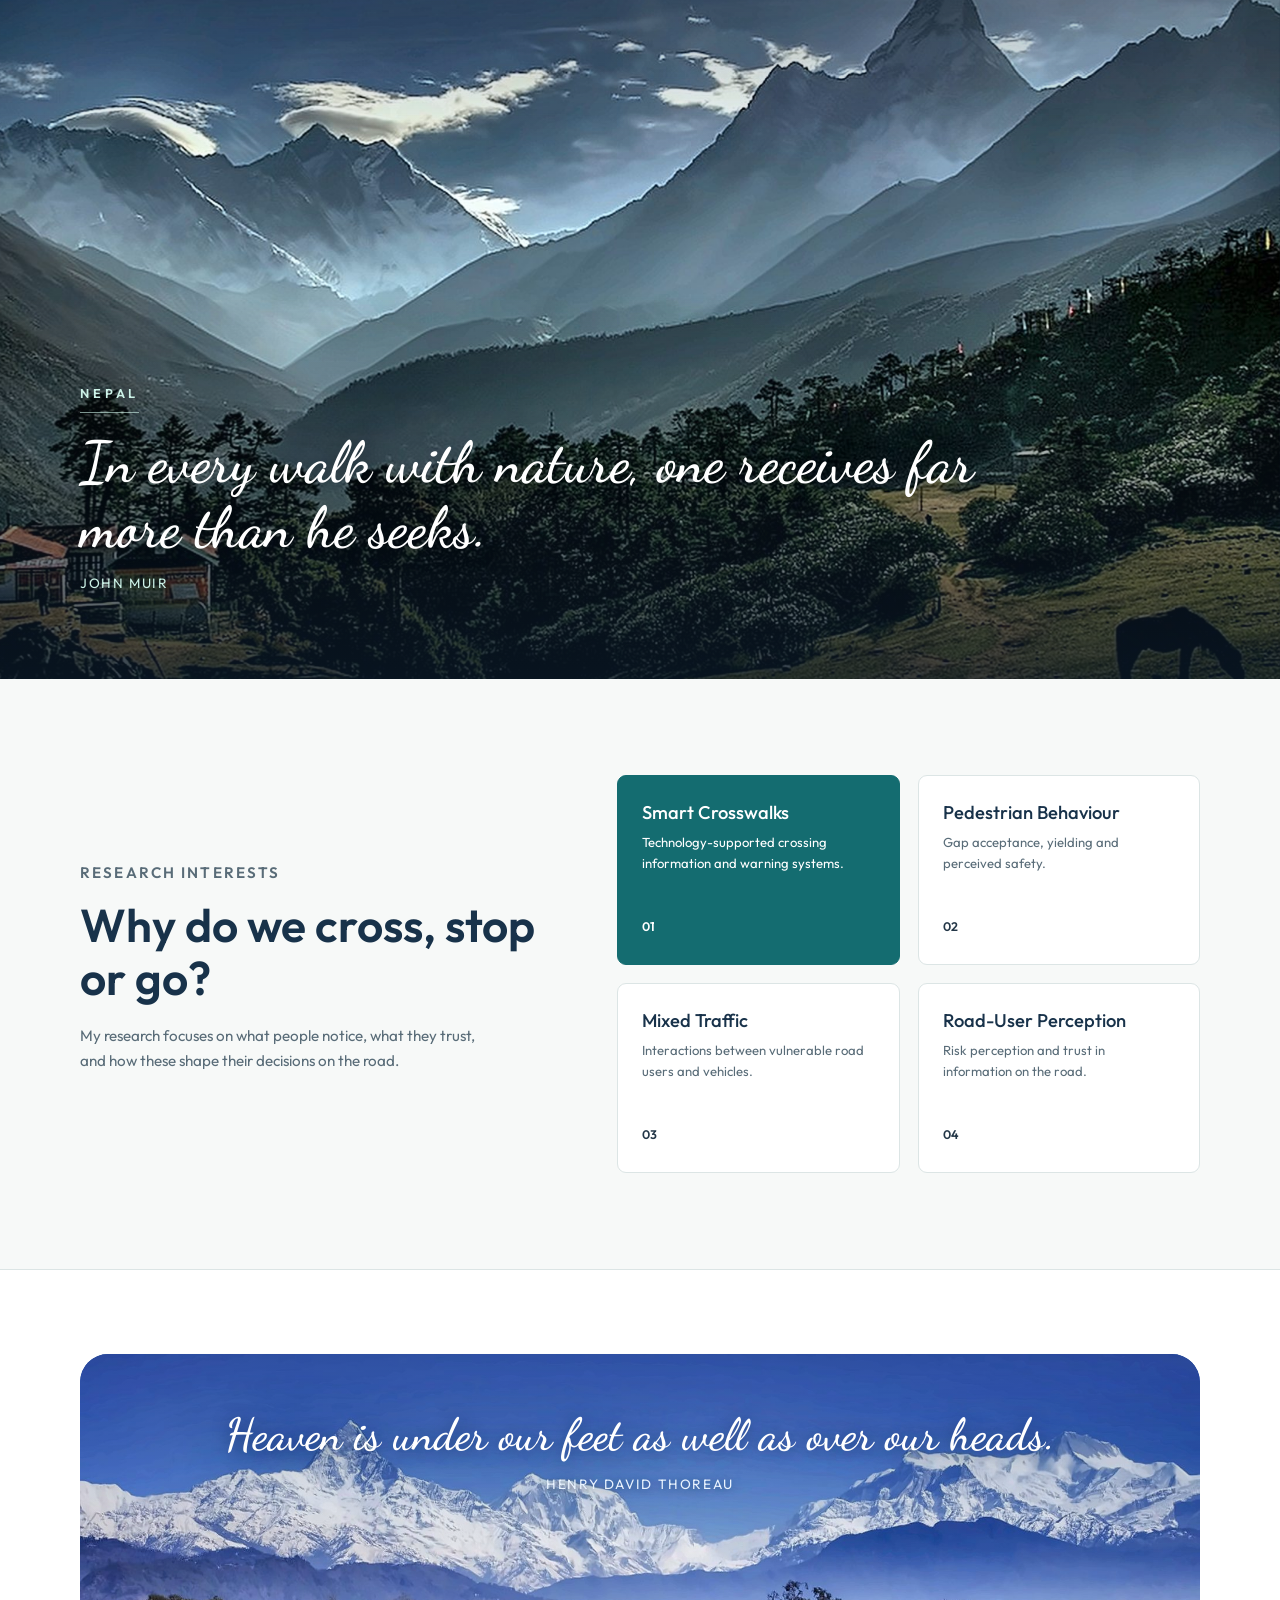
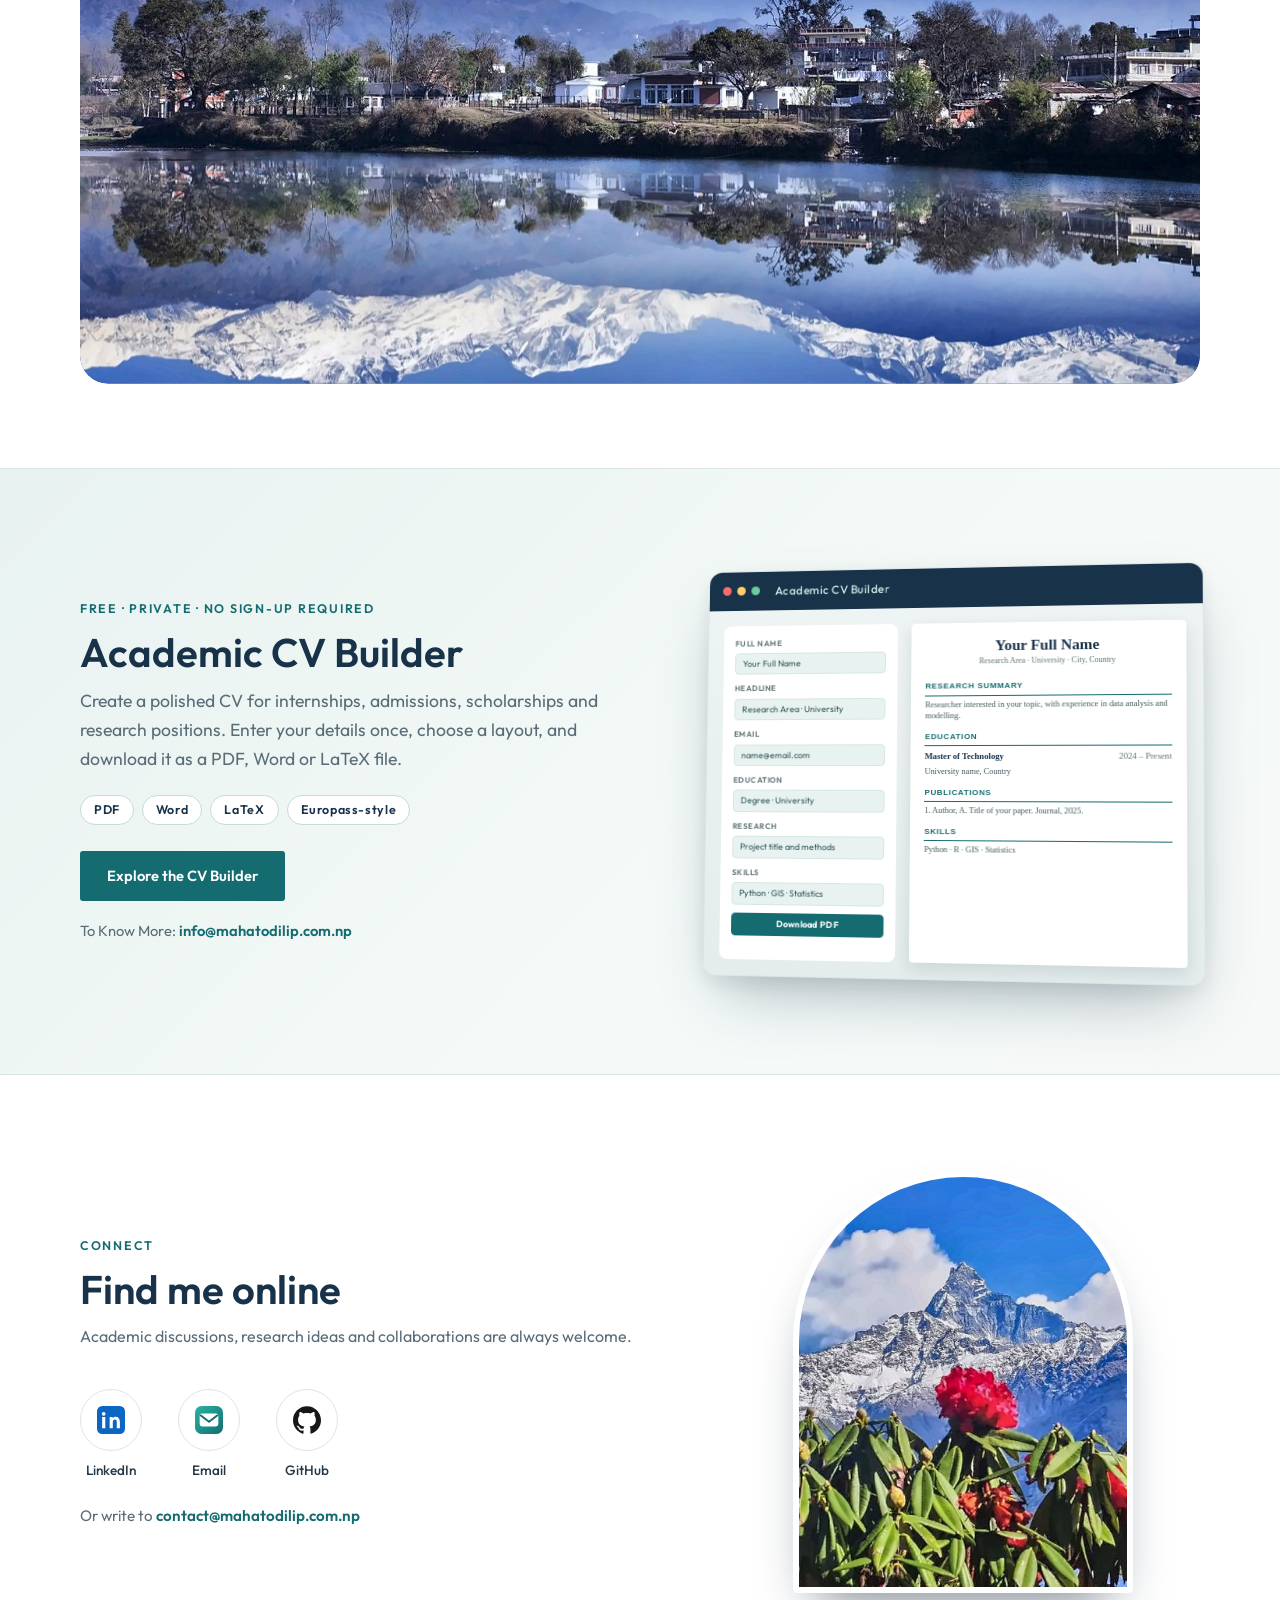
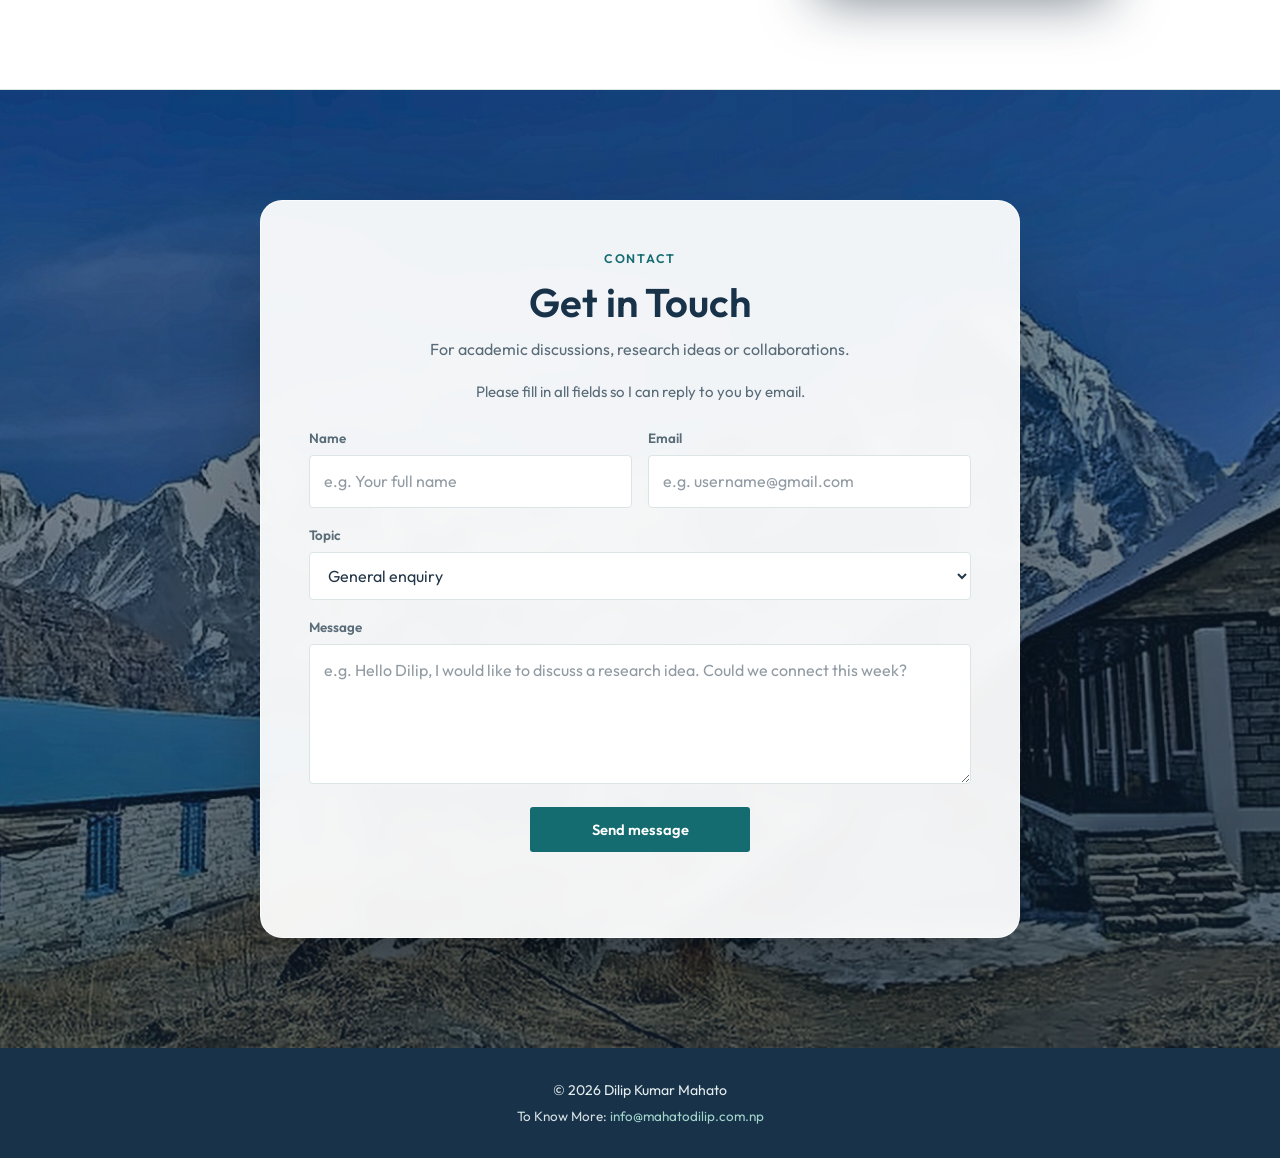
==== commit 1ce4902b: "Add files via upload" ====
--- a/index.html
+++ b/index.html
@@ -702,8 +702,11 @@
       <h2 class="section-title">Get in Touch</h2>
       <p class="section-sub">For academic discussions, research ideas or collaborations.</p>
       <p class="form-note">Please fill in all fields so I can reply to you by email.</p>
-      <form id="contactForm" novalidate>
-        <input type="text" name="_gotcha" class="honeypot" tabindex="-1" autocomplete="off" aria-hidden="true">
+      <form id="contactForm" action="https://formsubmit.co/contact@mahatodilip.com.np" method="POST" novalidate>
+        <input type="hidden" name="_url" value="https://mahatodilip.com.np/">
+        <input type="hidden" name="_subject" value="Website message">
+        <input type="hidden" name="_template" value="table">
+        <input type="text" name="_honey" class="honeypot" tabindex="-1" autocomplete="off" aria-hidden="true">
         <div class="row-2">
           <div><label for="name">Name</label><input id="name" name="name" type="text" placeholder="e.g. Your full name" autocomplete="name" required></div>
           <div><label for="email">Email</label><input id="email" name="email" type="email" placeholder="e.g. username@gmail.com" autocomplete="email" required></div>
@@ -737,7 +740,7 @@
 
 <script>
 /* ============ EDIT: YOUR LINKS ============
-   Icons in "Find me online" appear only for links you fill in, so the page never shows a dead link.
+   Icons in "Find Me" appear only for links you fill in, so the page never shows a dead link.
    Keep a link as "" to hide its icon. */
 const LINKS = {
   github: "https://github.com/dilly26",   // dilly26 (Dilip Mahato)
@@ -920,76 +923,96 @@
 toTop.addEventListener("click", () => window.scrollTo({ top: 0, behavior: "smooth" }));
 
 /* ---------- Contact form ---------- */
-const form = document.getElementById("contactForm");
-const statusEl = document.getElementById("formStatus");
-const sendBtn = document.getElementById("sendBtn");
-function setStatus(msg, kind, withLinkedIn) {
-  statusEl.textContent = msg;
-  statusEl.className = kind === true ? "ok" : kind === "info" ? "info" : "err";
-  if (withLinkedIn) {
-    const a = document.createElement("a");
-    a.href = "https://www.linkedin.com/in/mahatodilip07/"; a.target = "_blank"; a.rel = "noopener"; a.textContent = "LinkedIn";
-    const m = document.createElement("a");
-    m.href = "mailto:" + mailAddr("contact"); m.textContent = mailAddr("contact");
-    statusEl.append(" ", a, " or ", m, ".");
+const form = document.getElementById('contactForm');
+const statusEl = document.getElementById('formStatus');
+const sendBtn = document.getElementById('sendBtn');
+function setStatus(message, kind, withEmail = false) {
+  statusEl.textContent = message;
+  statusEl.className = kind === true ? 'ok' : kind === 'info' ? 'info' : 'err';
+  if (withEmail) {
+    const link = document.createElement('a');
+    link.href = 'mailto:' + mailAddr('contact');
+    link.textContent = mailAddr('contact');
+    statusEl.append(' ', link, '.');
   }
 }
 
-/* Basic protection: hidden trap field, too-fast sends, one message per minute, link limit, disposable email addresses blocked */
-const FORM_OPENED = Date.now();
+// A successful HTTP response alone does not confirm acceptance or inbox delivery.
+function contactResult(ok, result) {
+  const message = String(result?.message || result?.error || '');
+  if (/activat|confirm (?:your |the )?(?:form|email)|verif(?:y|ication).*(?:form|email)/i.test(message)) return 'activation';
+  if (ok && (result?.success === true || result?.success === 'true')) return 'accepted';
+  return 'rejected';
+}
+
 const DISPOSABLE = ["mailinator.com","guerrillamail.com","guerrillamail.net","sharklasers.com","grr.la","10minutemail.com","10minutemail.net","tempmail.com","temp-mail.org","temp-mail.io","tempmailo.com","tempail.com","yopmail.com","yopmail.net","trashmail.com","trashmail.net","getnada.com","nada.email","dispostable.com","maildrop.cc","throwawaymail.com","fakeinbox.com","mintemail.com","mohmal.com","emailondeck.com","mailnesia.com","spamgourmet.com","burnermail.io","moakt.com","mytemp.email","tmpmail.org","tmpmail.net","discard.email","fakemail.net","inboxkitten.com","mailcatch.com","33mail.com","anonaddy.me","jetable.org","dropmail.me","emailfake.com","crazymailing.com","harakirimail.com","spambox.us","trbvm.com","owlymail.com"];
 const isDisposable = d => DISPOSABLE.some(x => d === x || d.endsWith("." + x));
 
-form.addEventListener("submit", async e => {
-  e.preventDefault();
-  const data = new FormData(form);
-  if (data.get("_gotcha")) return;
-  const name = (data.get("name") || "").trim();
-  const email = (data.get("email") || "").trim();
-  const topic = data.get("topic") || "General enquiry";
-  const message = (data.get("message") || "").trim();
+const FORM_OPENED = Date.now();
+let submitting = false;
+form.addEventListener('submit', async event => {
+  event.preventDefault();
+  if (submitting) return;
+  const fields = new FormData(form);
+  if (fields.get('_honey')) return;
+  const name = String(fields.get('name') || '').trim();
+  const email = String(fields.get('email') || '').trim();
+  const topic = String(fields.get('topic') || 'General enquiry');
+  const message = String(fields.get('message') || '').trim();
   if (!name || !message || !/^[^\s@<>]+@[^\s@<>]+\.[A-Za-z]{2,}$/.test(email)) {
-    setStatus("Please enter your name, a valid email and a message.", false);
-    return;
+    setStatus('Please enter your name, a valid email and a message.', false); return;
   }
-  if (isDisposable(email.split("@")[1].toLowerCase())) {
-    setStatus("Please use your own permanent email address. Temporary or disposable addresses are not accepted.", false);
-    return;
+  if (isDisposable(email.split('@')[1].toLowerCase())) { setStatus('Please use a permanent email address.', false); return; }
+  if (message.length < 15) { setStatus('Please add a little more detail.', false); return; }
+  if (message.length > 3000) { setStatus('Please keep your message under 3,000 characters.', false); return; }
+  if ((message.match(/https?:\/\/|www\./gi) || []).length > 2) { setStatus('Please include no more than two links.', false); return; }
+  if (Date.now() - FORM_OPENED < 4000) { setStatus('Please check your message, then press Send message.', 'info'); return; }
+  let last = 0;
+  try { last = Number(localStorage.getItem('lastMessageAt') || 0); } catch {}
+  if (Date.now() - last < 60000) { setStatus('Please wait a minute before sending another message.', 'info'); return; }
+
+  const payload = new FormData();
+  for (const [key, value] of Object.entries({name, email, topic, message,
+    _subject: 'Website message: ' + topic + ' (' + name + ')',
+    _replyto: email, _template: 'table', _captcha: 'false', _honey: '',
+    _url: 'https://mahatodilip.com.np/'
+  })) payload.append(key, value);
+  if (topic === 'CV Builder feedback') payload.append('_cc', mailAddr('info'));
+
+  submitting = true;
+  sendBtn.disabled = true;
+  sendBtn.textContent = 'Sending...';
+  form.setAttribute('aria-busy', 'true');
+  setStatus('', 'info');
+  const controller = new AbortController();
+  const timeout = setTimeout(() => controller.abort(), 20000);
+  try {
+    const response = await fetch(form.action.replace('formsubmit.co/', 'formsubmit.co/ajax/'), {
+      method: 'POST', body: payload, headers: {Accept: 'application/json'}, signal: controller.signal
+    });
+    const result = await response.json().catch(() => ({}));
+    const outcome = contactResult(response.ok, result);
+    if (outcome === 'accepted') {
+      setStatus('Thank you. Your message has been submitted.', true);
+      form.reset();
+      try { localStorage.setItem('lastMessageAt', String(Date.now())); } catch {}
+    } else if (outcome === 'activation') {
+      setStatus('This form is awaiting activation. Please email me at', 'info', true);
+    } else {
+      setStatus('Your message could not be confirmed. Please email me at', false, true);
+    }
+  } catch {
+    // Preserve the draft: a timeout does not prove the server rejected the message.
+    setStatus('Delivery could not be confirmed. Your message is still here. You can email me at', false, true);
+  } finally {
+    clearTimeout(timeout);
+    submitting = false;
+    sendBtn.disabled = false;
+    sendBtn.textContent = 'Send message';
+    form.removeAttribute('aria-busy');
   }
-  if (message.length < 15) { setStatus("Please write a little more so I can understand your message.", false); return; }
-  if (message.length > 3000) { setStatus("Your message is too long. Please keep it under 3000 characters.", false); return; }
-  if ((message.match(/https?:\/\/|www\./gi) || []).length > 2) { setStatus("Please include no more than two links in your message.", false); return; }
-  if (Date.now() - FORM_OPENED < 4000) { setStatus("Please check your message once more, then press Send message.", "info"); return; }
-  let last = 0; try { last = Number(localStorage.getItem("lastMessageAt") || 0); } catch (err) {}
-  if (Date.now() - last < 60000) { setStatus("Your last message was sent a moment ago. Please wait a minute before sending another.", "info"); return; }
-
-  const payload = new FormData();
-  payload.append("name", name);
-  payload.append("email", email);
-  payload.append("topic", topic);
-  payload.append("message", message);
-  payload.append("_subject", "Website message: " + topic + " (" + name + ")");
-  payload.append("_template", "table");
-  payload.append("_captcha", "false");
-  payload.append("_honey", "");
-  if (topic === "CV Builder feedback") payload.append("_cc", mailAddr("info"));
-
-  sendBtn.disabled = true; sendBtn.textContent = "Sending...";
-  try {
-    const res = await fetch("https://formsubmit.co/ajax/" + mailAddr("contact"), { method: "POST", body: payload, headers: { Accept: "application/json" } });
-    const out = await res.json().catch(() => ({}));
-    if (res.ok && String(out.success) === "true") {
-      setStatus("Thank you! Your message has been sent. I will get back to you soon.", true);
-      form.reset();
-      try { localStorage.setItem("lastMessageAt", String(Date.now())); } catch (err) {}
-    } else {
-      setStatus("Something went wrong, so your message was not sent. Please try again, or reach me on", false, true);
-    }
-  } catch (err) {
-    setStatus("Network error, so your message was not sent. Please try again, or reach me on", false, true);
-  }
-  sendBtn.disabled = false; sendBtn.textContent = "Send message";
 });
+
 
 /* ---------- Contact form: plain text only. Emoji are blocked as people type or paste, and removed if a keyboard slips one through ---------- */
 (function () {
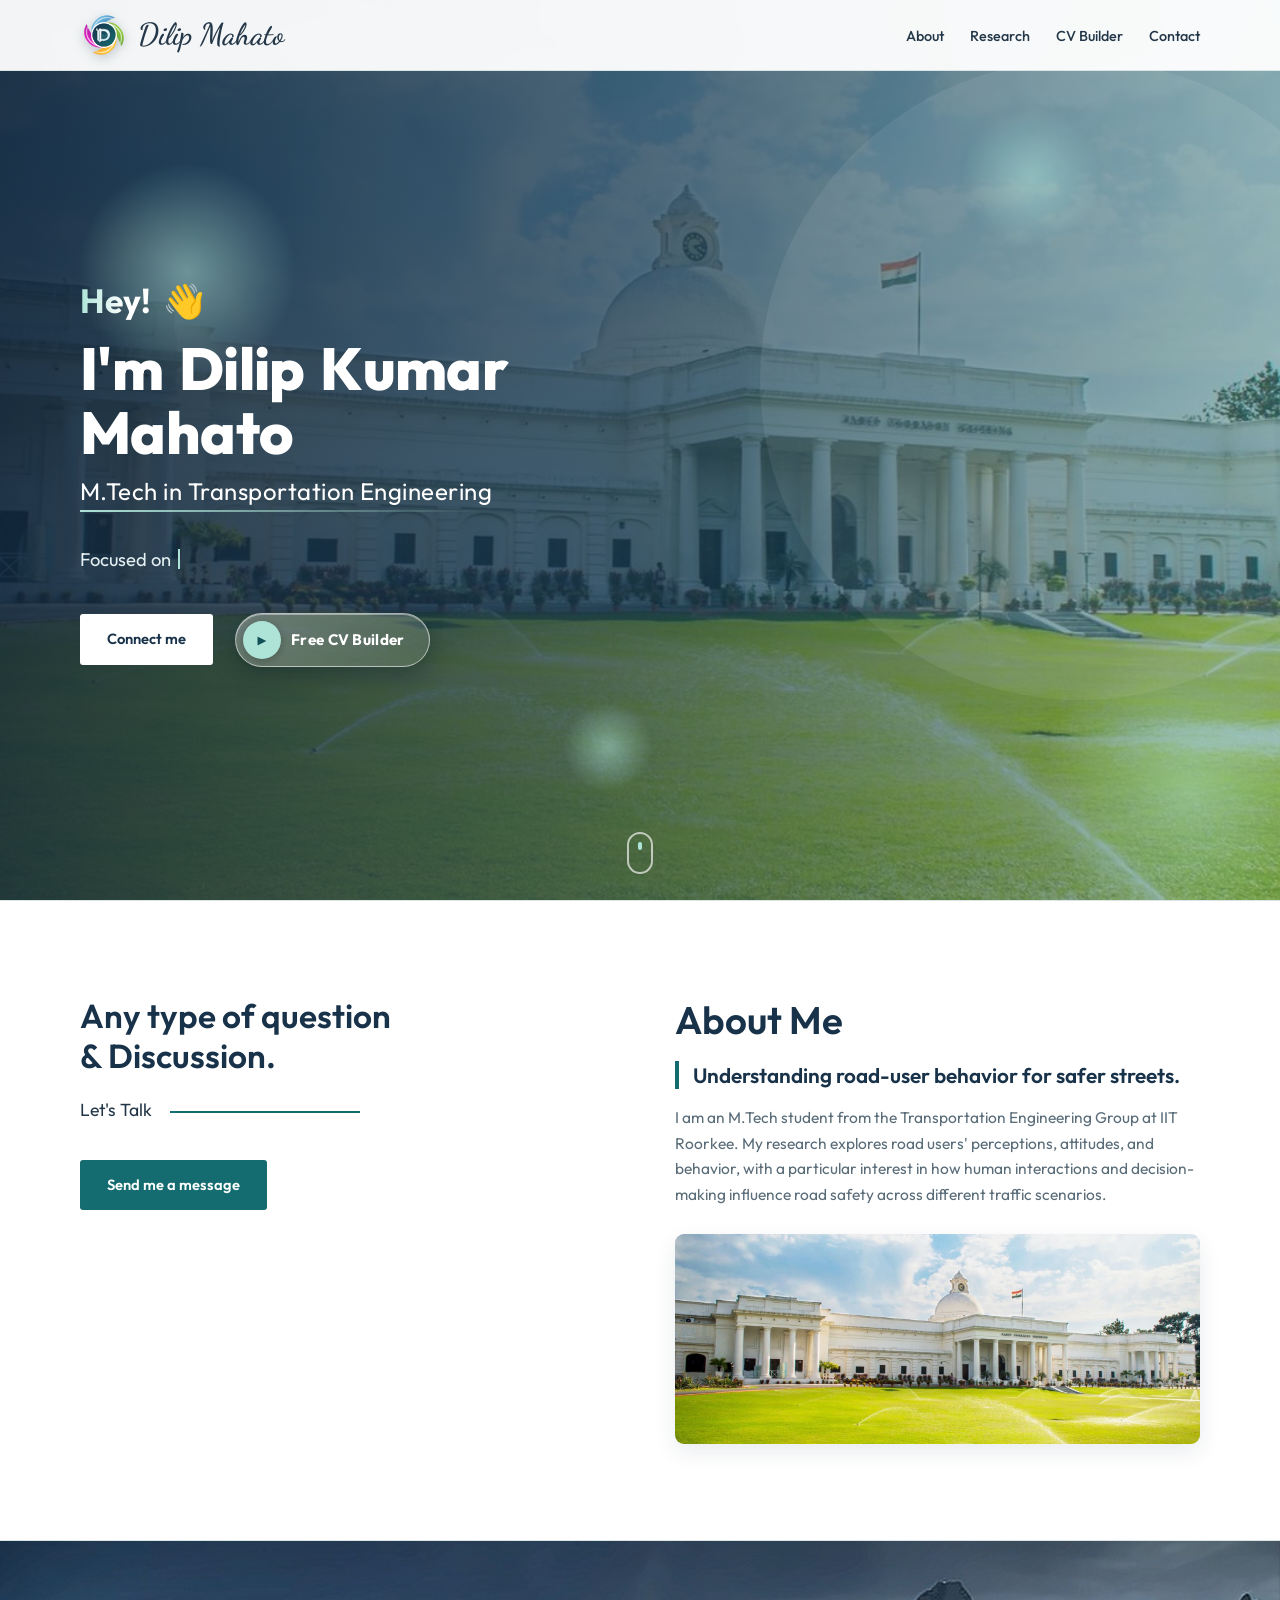
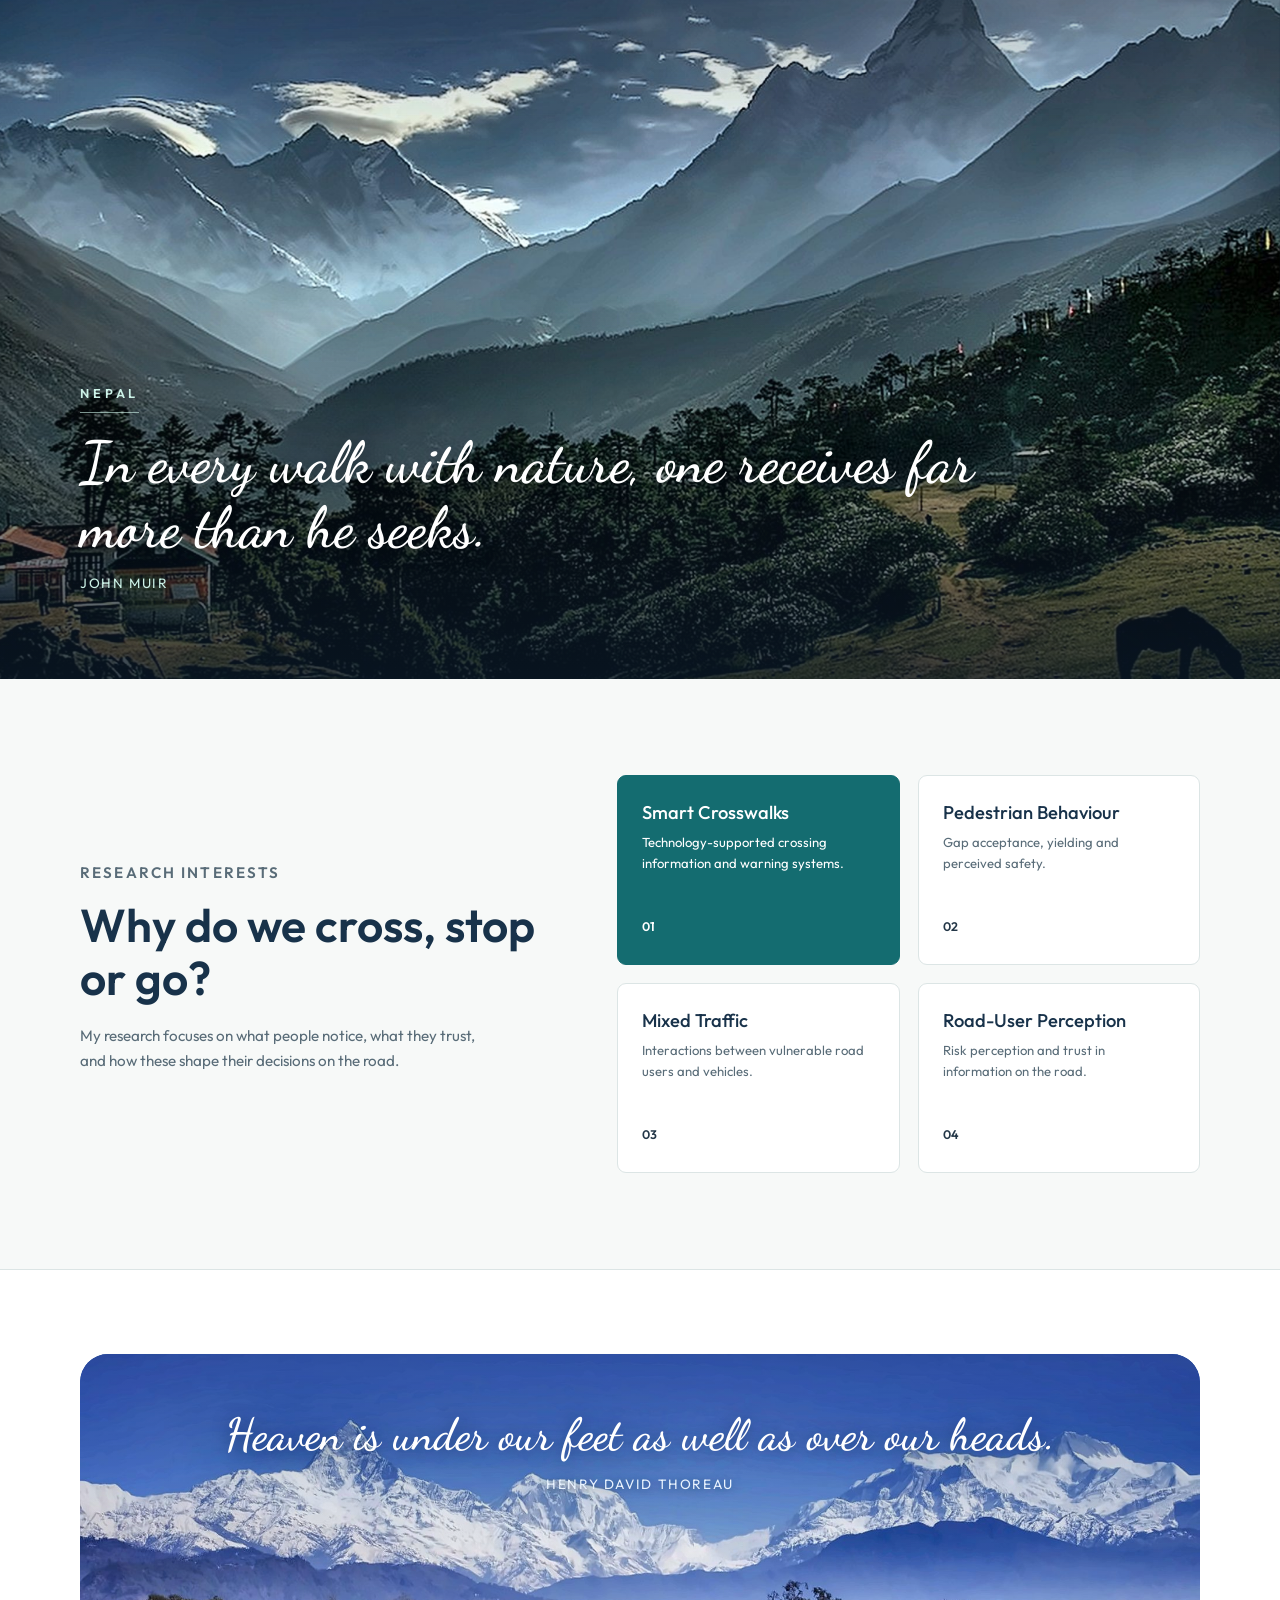
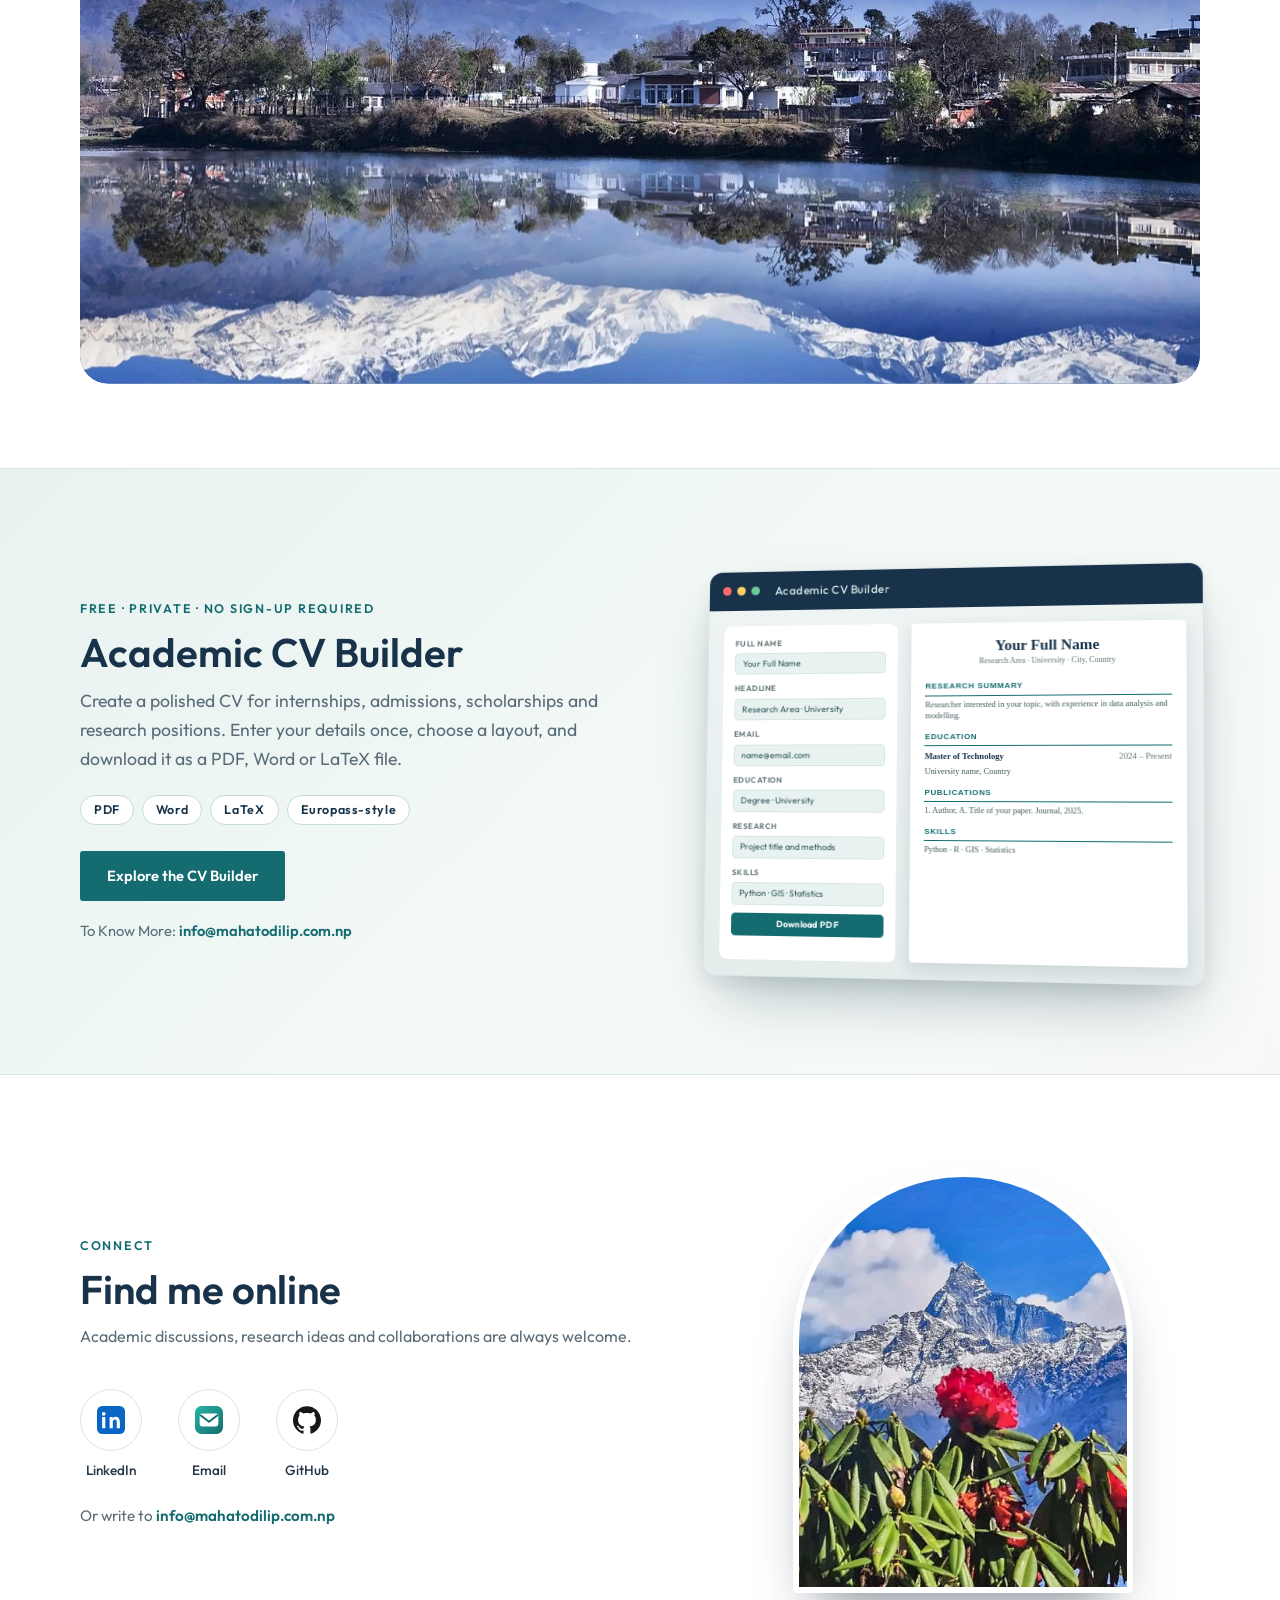
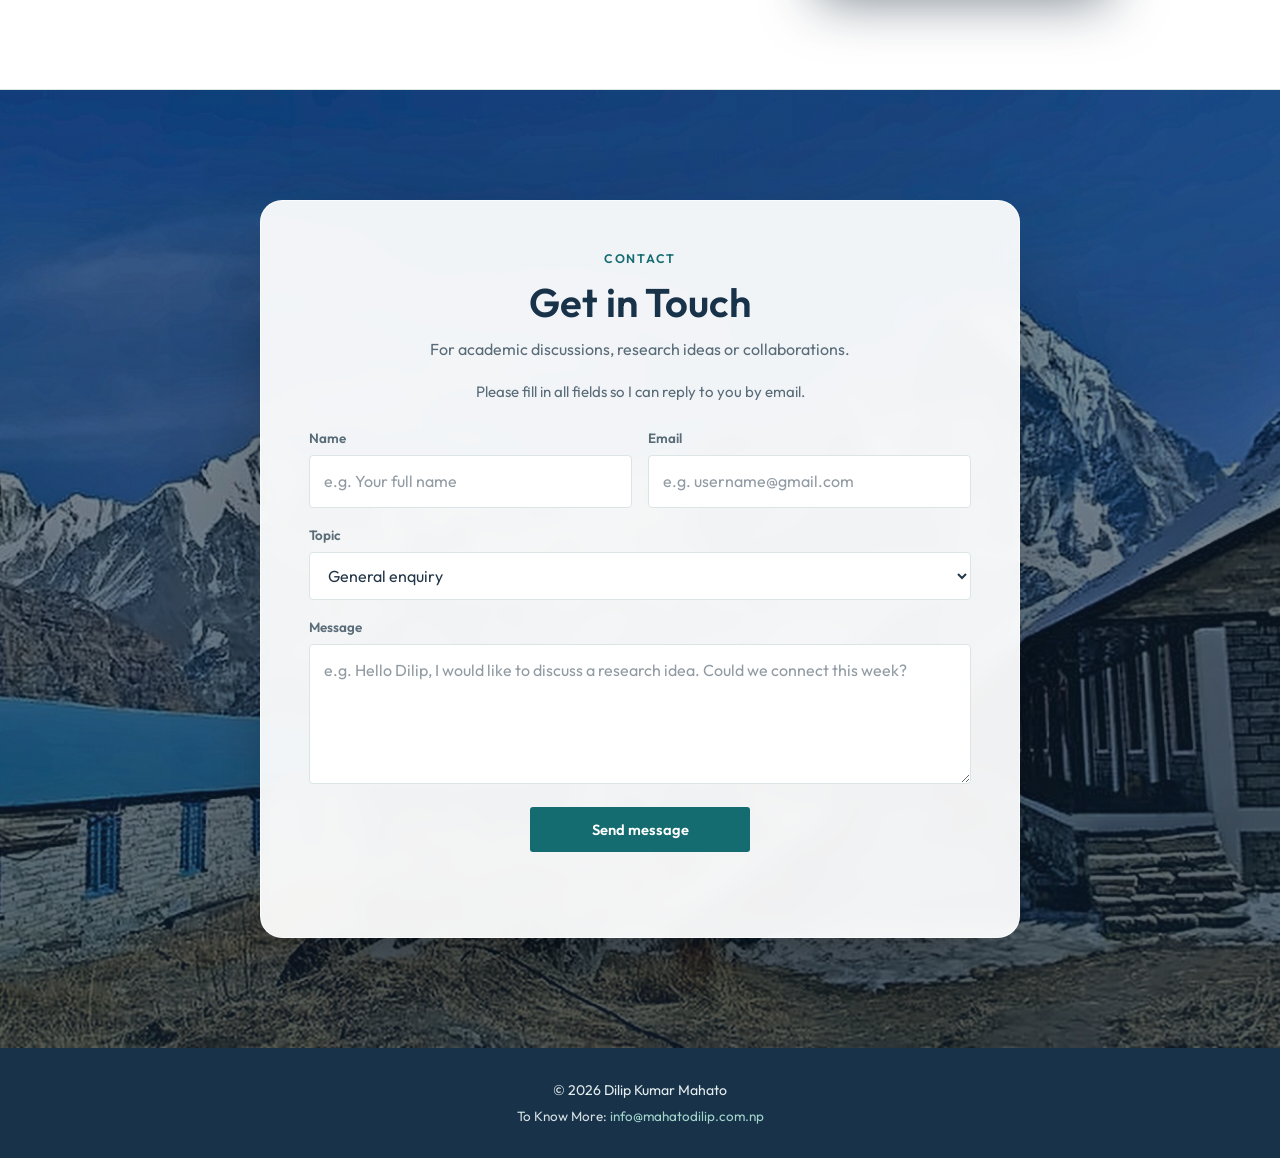
==== commit efbc40cd: "Add files via upload" ====
--- a/index.html
+++ b/index.html
@@ -682,9 +682,9 @@
       <!-- LinkedIn and the message form are fixed; the other icons are added by js/script.js (LINKS) only when a link is set -->
       <div class="connect-icons" id="connectIcons">
         <a class="connect-icon" href="https://www.linkedin.com/in/mahatodilip07/" target="_blank" rel="noopener" aria-label="LinkedIn"><span class="ic brand"><svg aria-hidden="true"><use href="#ico-linkedin"/></svg></span><em>LinkedIn</em></a>
-        <a class="connect-icon" href="#contact" data-mail="contact" data-subject="Hello Dilip" aria-label="Email"><span class="ic brand"><svg aria-hidden="true"><use href="#ico-mail"/></svg></span><em>Email</em></a>
+        <a class="connect-icon" href="#contact" data-mail="info" data-subject="Hello Dilip" aria-label="Email"><span class="ic brand"><svg aria-hidden="true"><use href="#ico-mail"/></svg></span><em>Email</em></a>
       </div>
-      <p class="connect-mail">Or write to <a href="#contact" data-mail="contact" data-mail-text data-subject="Hello Dilip">contact</a></p>
+      <p class="connect-mail">Or write to <a href="#contact" data-mail="info" data-mail-text data-subject="Hello Dilip">info</a></p>
     </div>
     <figure class="bloom rise">
       <span class="petal p1" aria-hidden="true"></span><span class="petal p2" aria-hidden="true"></span><span class="petal p3" aria-hidden="true"></span><span class="petal p4" aria-hidden="true"></span><span class="petal p5" aria-hidden="true"></span>
@@ -702,7 +702,7 @@
       <h2 class="section-title">Get in Touch</h2>
       <p class="section-sub">For academic discussions, research ideas or collaborations.</p>
       <p class="form-note">Please fill in all fields so I can reply to you by email.</p>
-      <form id="contactForm" action="https://formsubmit.co/contact@mahatodilip.com.np" method="POST" novalidate>
+      <form id="contactForm" action="https://formsubmit.co/info@mahatodilip.com.np" method="POST" novalidate>
         <input type="hidden" name="_url" value="https://mahatodilip.com.np/">
         <input type="hidden" name="_subject" value="Website message">
         <input type="hidden" name="_template" value="table">
@@ -758,8 +758,8 @@
 /* ============ CONTACT: EMAIL ADDRESSES + FORM DELIVERY ============
    The two addresses are assembled here, so they are not written as plain text in the page (this stops most spam programs).
    Every element marked data-mail="contact" or data-mail="info" gets its full address and a mailto link automatically.
-   Form messages are delivered to contact@ by FormSubmit (formsubmit.co, free, no account needed).
-   First time only: after the first message is sent, FormSubmit emails an activation link to contact@. Click it once and the form is live. */
+   Research collaboration goes only to contact@; every other topic goes only to info@.
+   FormSubmit requires each destination to be activated through its confirmation email. */
 const MAIL = { contact: ["contact", "mahatodilip.com.np"], info: ["info", "mahatodilip.com.np"] };
 const mailAddr = k => MAIL[k].join("@");
 document.querySelectorAll("[data-mail]").forEach(el => {
@@ -926,13 +926,18 @@
 const form = document.getElementById('contactForm');
 const statusEl = document.getElementById('formStatus');
 const sendBtn = document.getElementById('sendBtn');
+const topicField = document.getElementById('topic');
+const recipientForTopic = topic => mailAddr(String(topic).trim().toLowerCase() === 'research collaboration' ? 'contact' : 'info');
+const syncFormRecipient = () => { form.action = 'https://formsubmit.co/' + recipientForTopic(topicField.value); };
+topicField.addEventListener('change', syncFormRecipient);
+syncFormRecipient();
 function setStatus(message, kind, withEmail = false) {
   statusEl.textContent = message;
   statusEl.className = kind === true ? 'ok' : kind === 'info' ? 'info' : 'err';
   if (withEmail) {
     const link = document.createElement('a');
-    link.href = 'mailto:' + mailAddr('contact');
-    link.textContent = mailAddr('contact');
+    link.href = 'mailto:' + mailAddr('info');
+    link.textContent = mailAddr('info');
     statusEl.append(' ', link, '.');
   }
 }
@@ -977,7 +982,6 @@
     _replyto: email, _template: 'table', _captcha: 'false', _honey: '',
     _url: 'https://mahatodilip.com.np/'
   })) payload.append(key, value);
-  if (topic === 'CV Builder feedback') payload.append('_cc', mailAddr('info'));
 
   submitting = true;
   sendBtn.disabled = true;
@@ -987,7 +991,7 @@
   const controller = new AbortController();
   const timeout = setTimeout(() => controller.abort(), 20000);
   try {
-    const response = await fetch(form.action.replace('formsubmit.co/', 'formsubmit.co/ajax/'), {
+    const response = await fetch('https://formsubmit.co/ajax/' + recipientForTopic(topic), {
       method: 'POST', body: payload, headers: {Accept: 'application/json'}, signal: controller.signal
     });
     const result = await response.json().catch(() => ({}));
@@ -995,6 +999,7 @@
     if (outcome === 'accepted') {
       setStatus('Thank you. Your message has been submitted.', true);
       form.reset();
+      syncFormRecipient();
       try { localStorage.setItem('lastMessageAt', String(Date.now())); } catch {}
     } else if (outcome === 'activation') {
       setStatus('This form is awaiting activation. Please email me at', 'info', true);
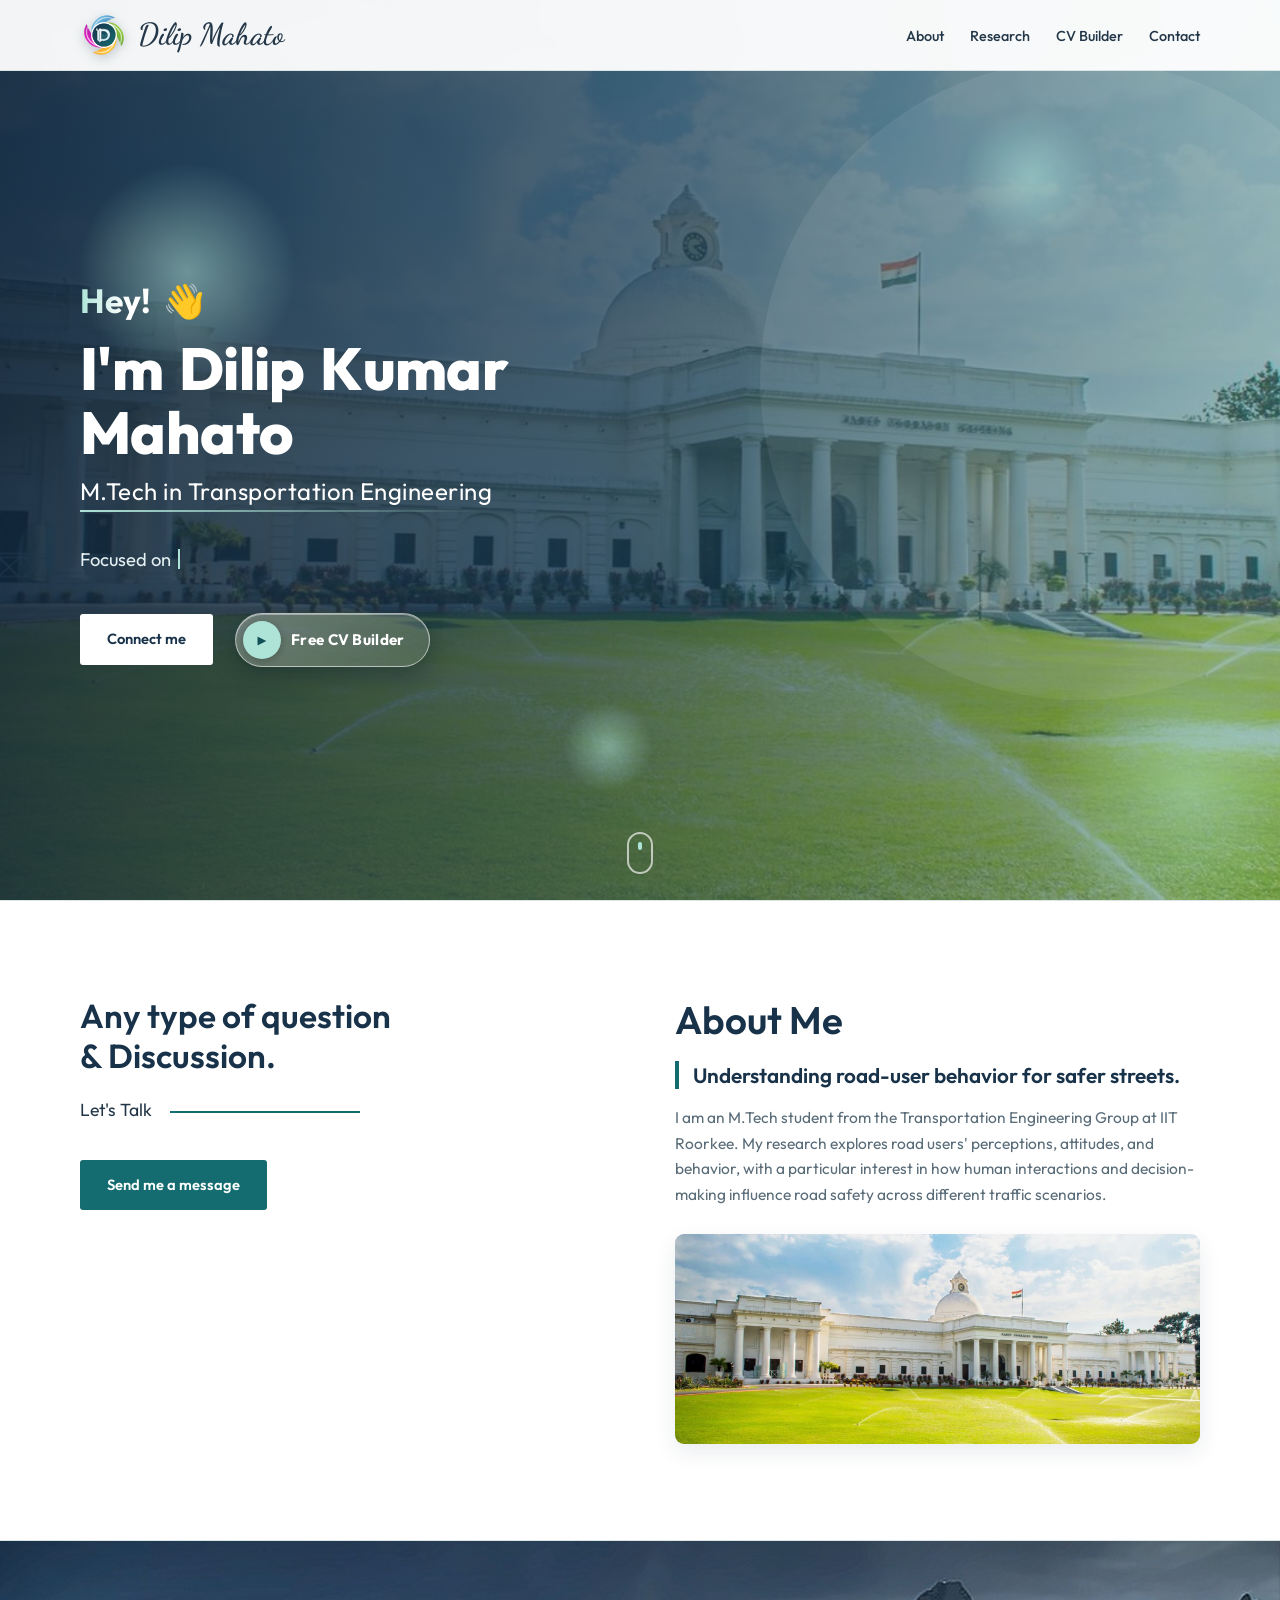
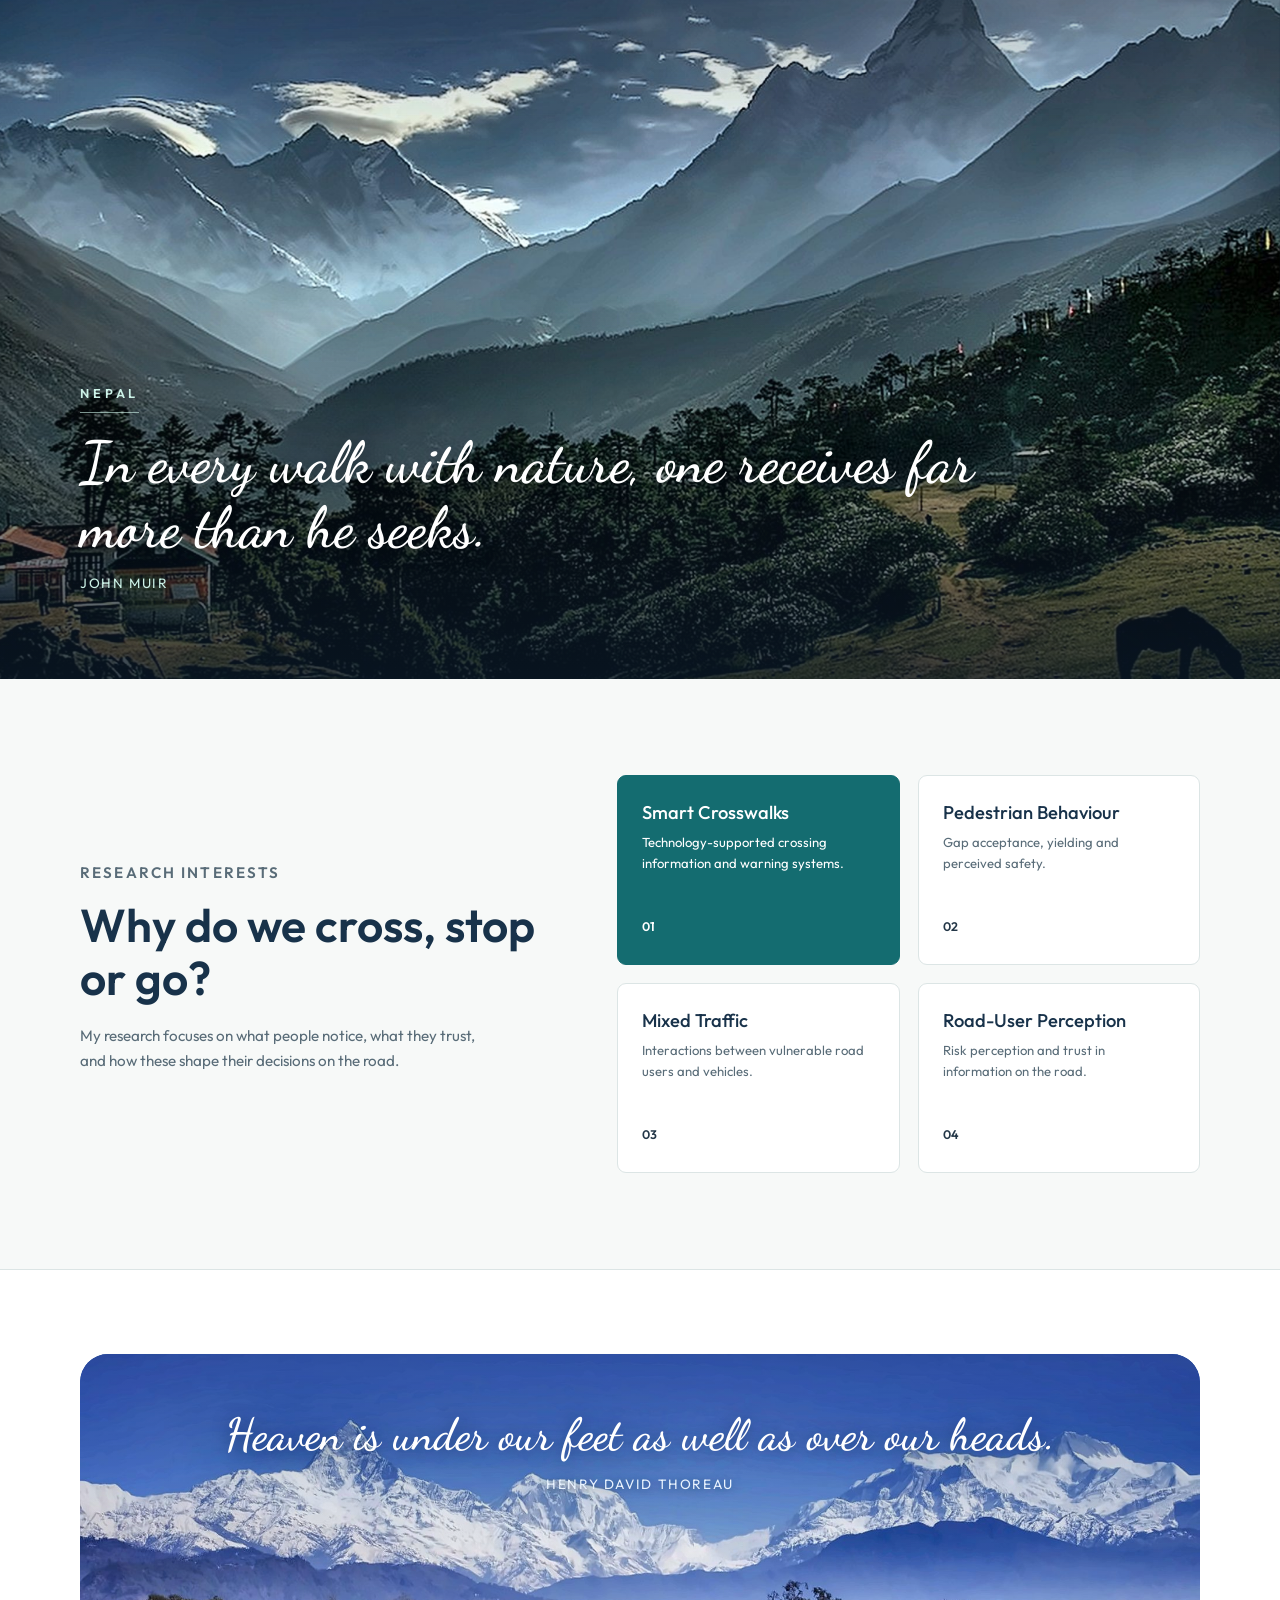
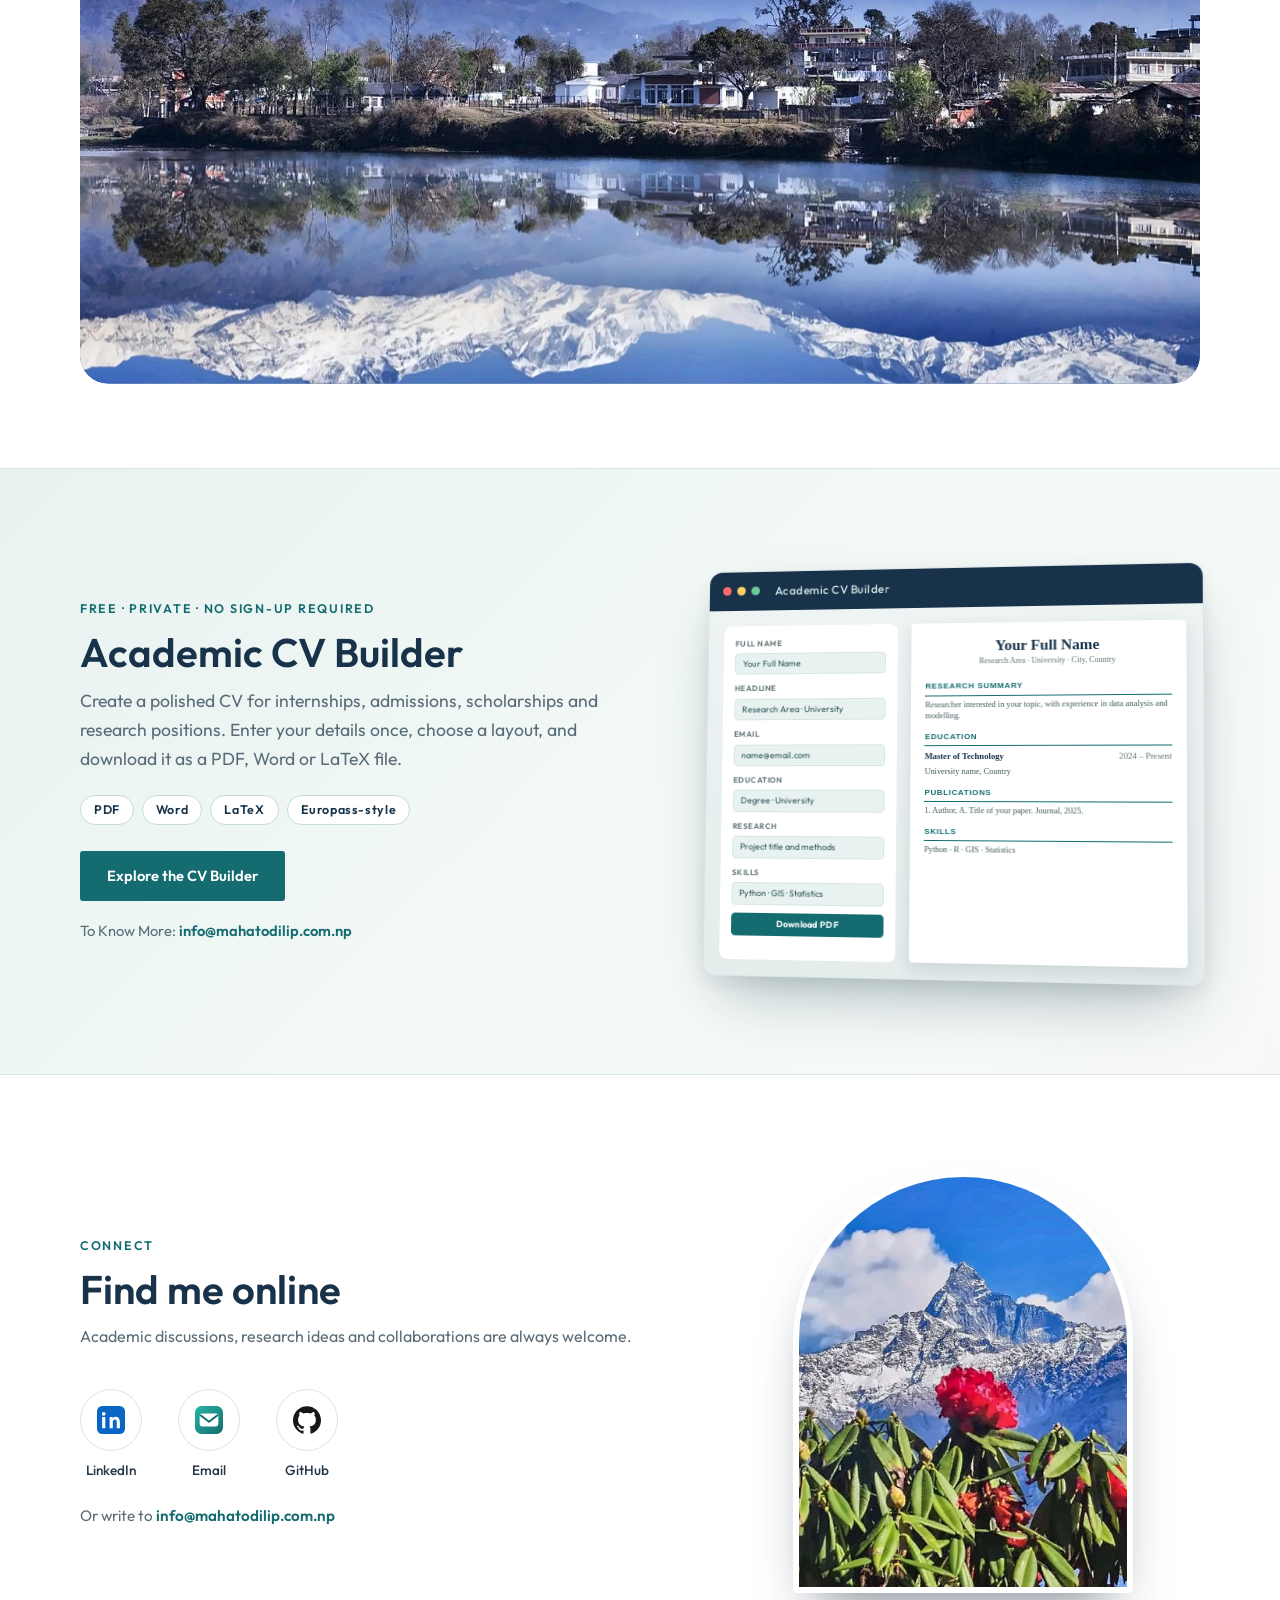
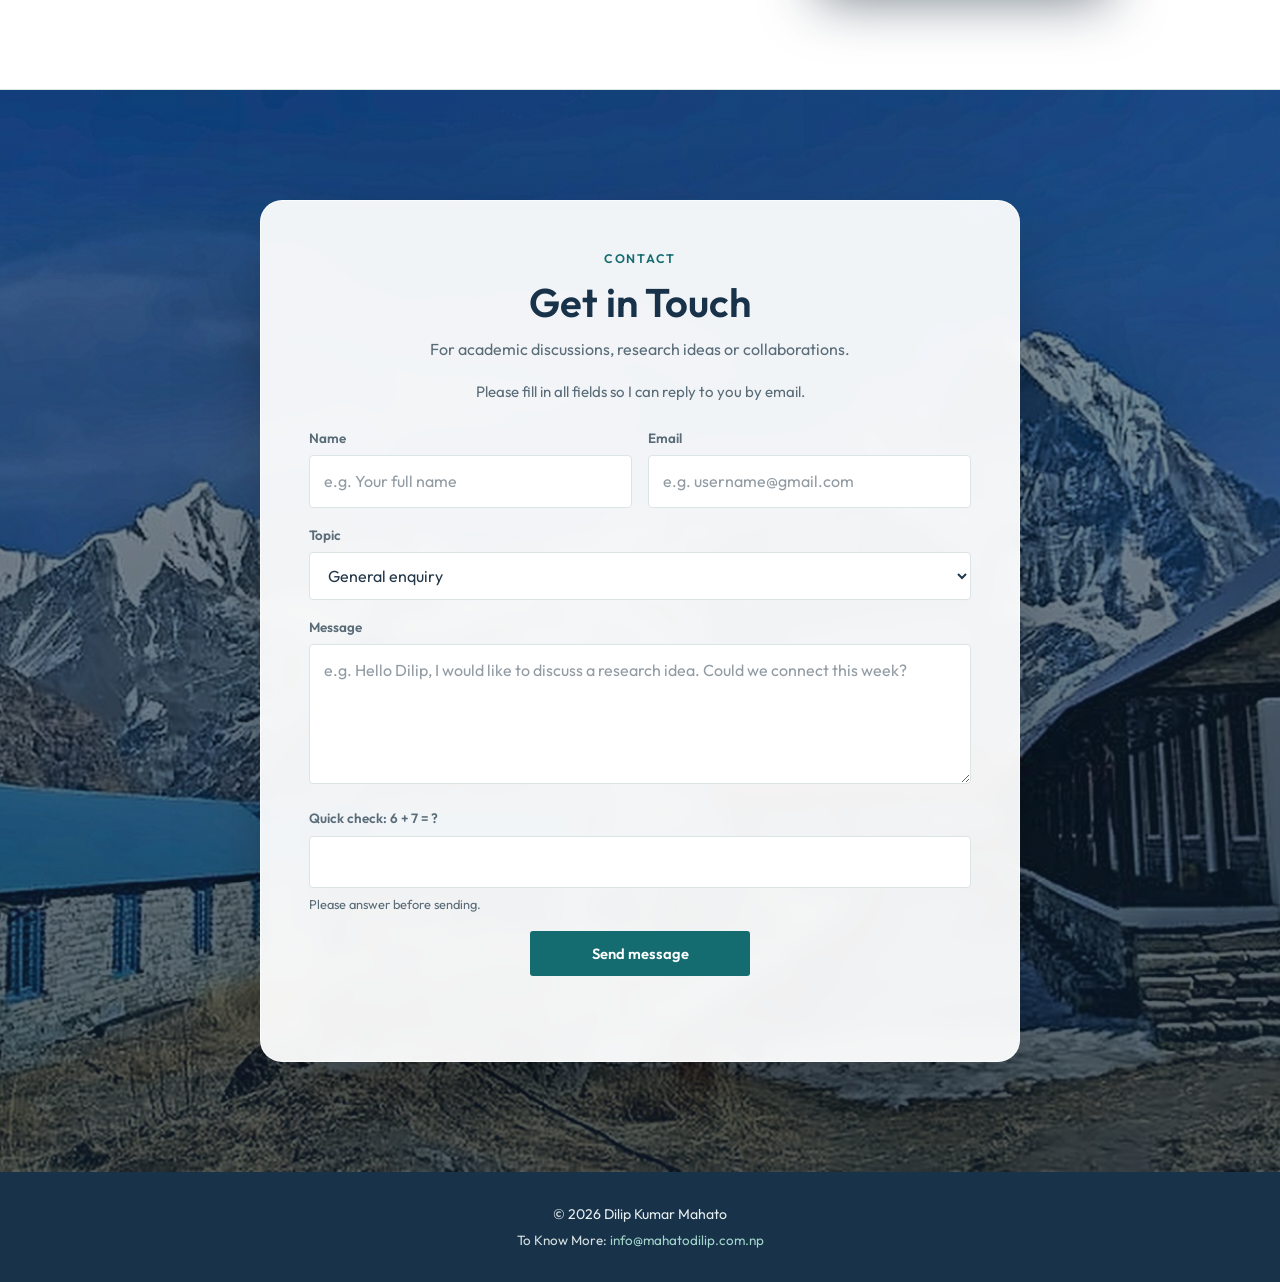
==== commit a92d69ca: "Add files via upload" ====
--- a/index.html
+++ b/index.html
@@ -721,6 +721,7 @@
           </select>
         </div>
         <div><label for="message">Message</label><textarea id="message" name="message" placeholder="e.g. Hello Dilip, I would like to discuss a research idea. Could we connect this week?" required></textarea></div>
+        <div><label for="humanCheck" id="humanCheckLabel">Quick check</label><input id="humanCheck" name="humanCheck" type="text" inputmode="numeric" autocomplete="off" required aria-describedby="humanCheckHint"><small id="humanCheckHint" class="hint">Please answer before sending.</small></div>
         <button type="submit" class="btn btn-primary" id="sendBtn">Send message</button>
         <div id="formStatus" role="status" aria-live="polite"></div>
       </form>
@@ -954,6 +955,15 @@
 const isDisposable = d => DISPOSABLE.some(x => d === x || d.endsWith("." + x));
 
 const FORM_OPENED = Date.now();
+let checkAnswer;
+function refreshHumanCheck(){
+  const numbers=new Uint32Array(2);crypto.getRandomValues(numbers);
+  const a=2+numbers[0]%8,b=1+numbers[1]%9;checkAnswer=a+b;
+  document.getElementById('humanCheckLabel').textContent='Quick check: '+a+' + '+b+' = ?';
+  document.getElementById('humanCheck').value='';
+}
+refreshHumanCheck();
+function containsAbuse(text){return /\b(?:fuck(?:ing|er|ers)?|motherfucker|shit|bullshit|asshole|bastard|bitch)\b/i.test(String(text).normalize('NFKC'));}
 let submitting = false;
 form.addEventListener('submit', async event => {
   event.preventDefault();
@@ -967,6 +977,8 @@
   if (!name || !message || !/^[^\s@<>]+@[^\s@<>]+\.[A-Za-z]{2,}$/.test(email)) {
     setStatus('Please enter your name, a valid email and a message.', false); return;
   }
+  if (containsAbuse(name+' '+message)) { setStatus('Please use respectful language and describe your enquiry clearly.', false); return; }
+  if (!/^\d+$/.test(String(fields.get('humanCheck')||'').trim()) || Number(fields.get('humanCheck')) !== checkAnswer) { setStatus('Please answer the quick check correctly.', false); document.getElementById('humanCheck').focus(); return; }
   if (isDisposable(email.split('@')[1].toLowerCase())) { setStatus('Please use a permanent email address.', false); return; }
   if (message.length < 15) { setStatus('Please add a little more detail.', false); return; }
   if (message.length > 3000) { setStatus('Please keep your message under 3,000 characters.', false); return; }
@@ -997,8 +1009,9 @@
     const result = await response.json().catch(() => ({}));
     const outcome = contactResult(response.ok, result);
     if (outcome === 'accepted') {
-      setStatus('Thank you. Your message has been submitted.', true);
+      setStatus("Thank you for your response. Your message has been received. We'll address to your query very soon.", true);
       form.reset();
+      refreshHumanCheck();
       syncFormRecipient();
       try { localStorage.setItem('lastMessageAt', String(Date.now())); } catch {}
     } else if (outcome === 'activation') {
